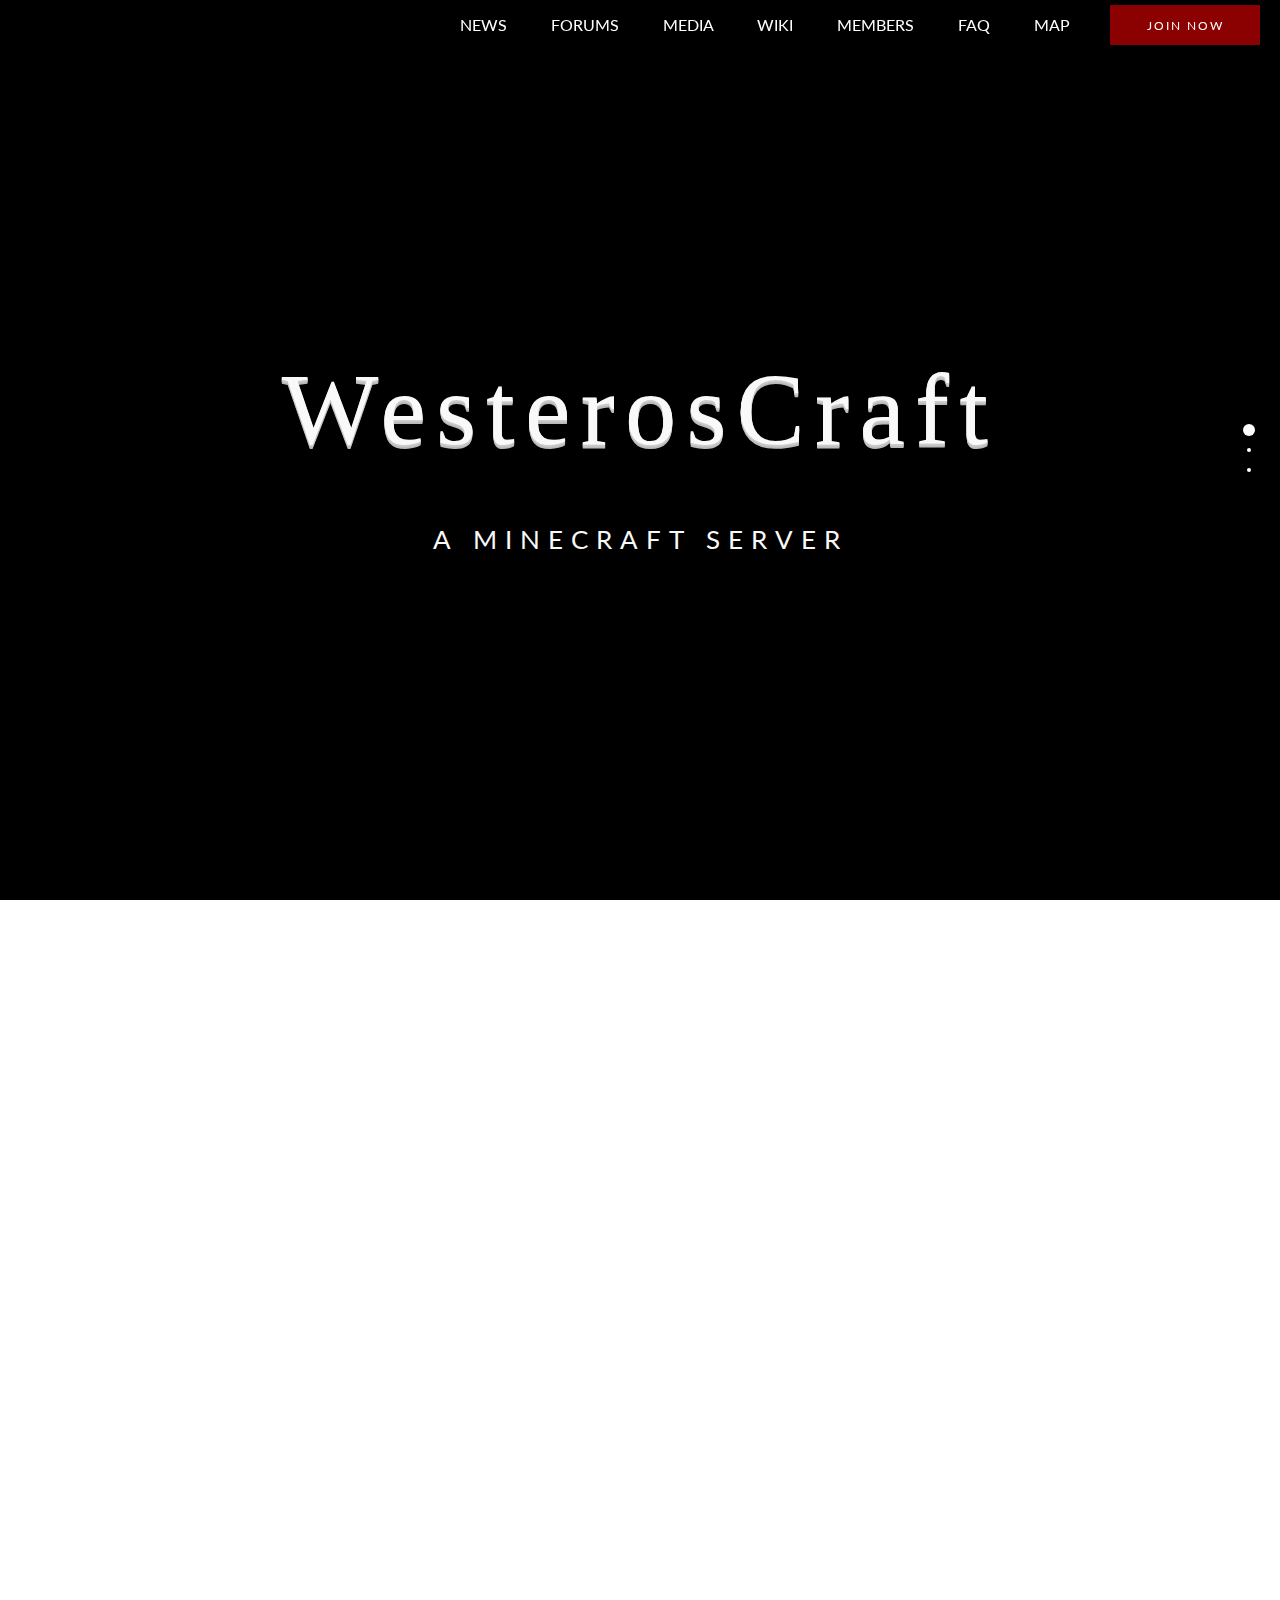
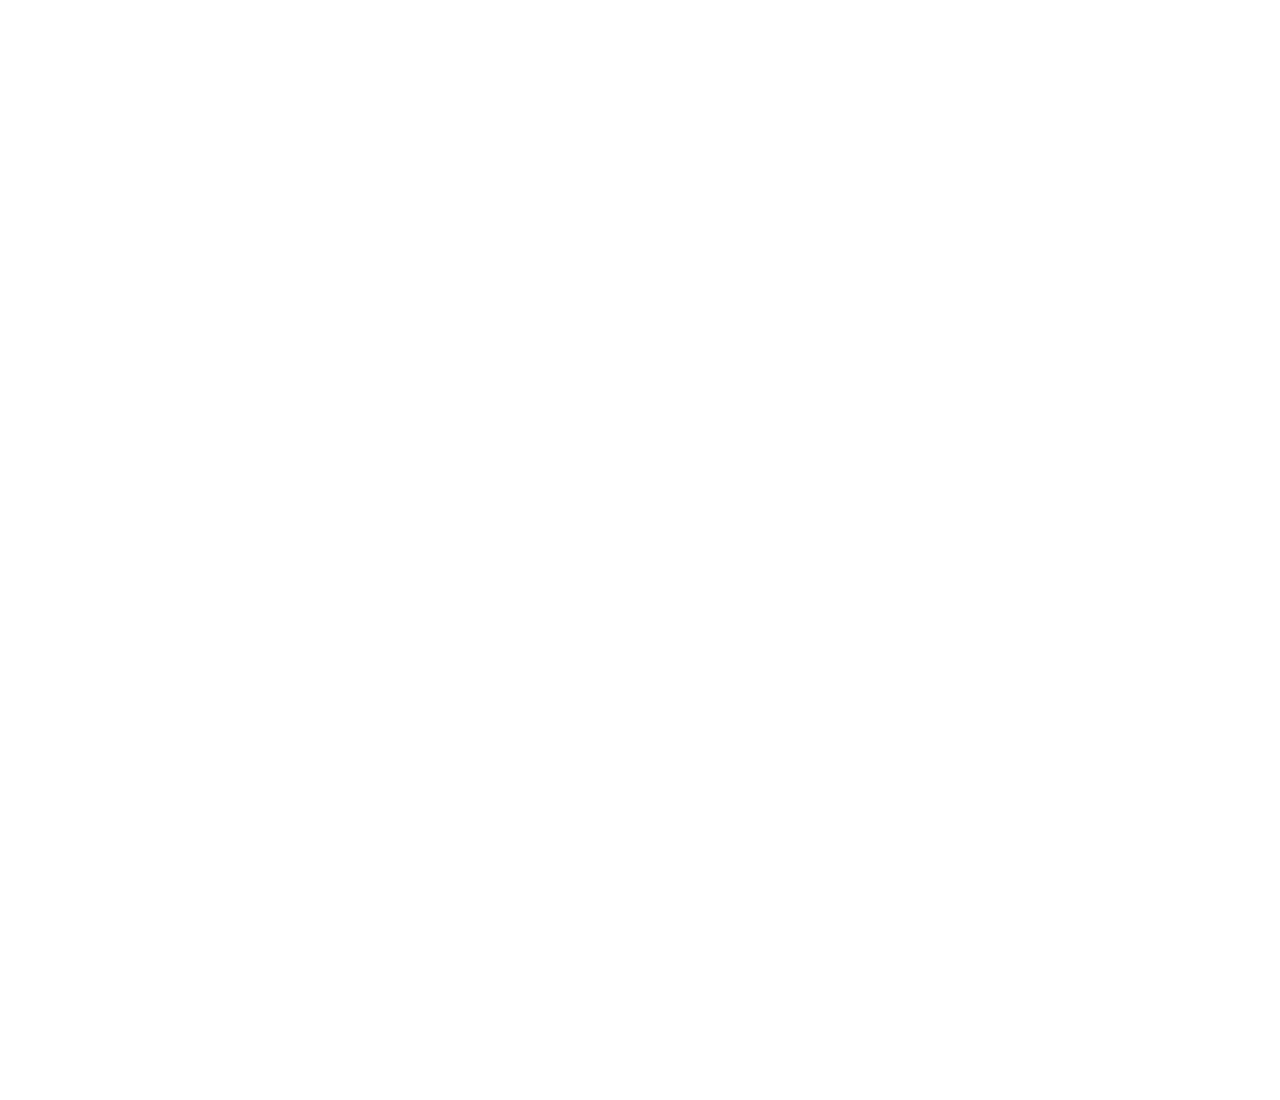
==== index.html @ 0c4e7a6b "website update" ====
<!DOCTYPE html>
<html lang="en">
  <head>
    <!-- Global site tag (gtag.js) - Google Analytics -->
    <script async src="https://www.googletagmanager.com/gtag/js?id=UA-33220222-1"></script>
    <script>
      window.dataLayer = window.dataLayer || [];
      function gtag(){dataLayer.push(arguments);}
      gtag('js', new Date());

      gtag('config', 'UA-33220222-1');
    </script>

    <meta charset="utf-8" />
    <meta name="viewport" content="width=device-width, initial-scale=1, shrink-to-fit=no" />
    <link href="https://fonts.googleapis.com/css?family=Lato" rel="stylesheet">
    <link rel="stylesheet" type="text/css" href="./normalize.css" />
    <link rel="stylesheet" type="text/css" href="./fullpage.css" />
    <link rel="stylesheet" type="text/css" href="./styles.css" />
    
    <title>WesterosCraft</title>
  </head>
  <body>
    <noscript>
      You need to enable JavaScript to run this app.
    </noscript>

    <div id="header">
        <div class="leftMenu">
          <a href="https://www.westeroscraft.com/" class="navbarLogoWrapper">
            <figure class="navbarLogo"></figure>
          </a>
        </div>
        <nav class="navbar">
          <a href="https://westeroscraft.com/articles/" class="navbarLink">
            News
          </a>
          <a href="https://westeroscraft.com/forum/" class="navbarLink">
            Forums
          </a>
          <a href="https://westeroscraft.com/media/" class="navbarLink">
            Media
          </a>
          <a href="https://westeroscraft.com/wiki/" class="navbarLink">
            Wiki
          </a>
          <a href="https://westeroscraft.com/members/" class="navbarLink">
            Members
          </a>
          <a href="https://westeroscraft.com/faq/" class="navbarLink">
            FAQ
          </a>
          <a href="http://mc.westeroscraft.com/" class="navbarLink">
            Map
          </a>
        </nav>
        <a href="http://www.westeroscraft.com/launcher" class="join-button" role="button">
          <span>Join Now</span>
        </a>
        <a class="mobileMenu">
            <i class="fa fa-bars" aria-hidden="true"></i>
        </a>
      </div>

   <div id="fullpage">
    <div class="section intro" id="section0">
      <div class="slide">
        <div class="content">
          <h1>WesterosCraft</h1>
          <h3>A Minecraft Server</h3>
        </div>
        <video class="video" loop muted data-autoplay>
          <source src="https://westeroscraft.com/videos/test.mp4" type="video/mp4">
          <!-- <source src="http://www.w3schools.com/html/mov_bbb.ogg" type="video/ogg"> -->
        </video>
      </div>
    </div>

    <div class="section" id="section1">
    </div>

    <div class="section" id="section2">
    </div>

</div>



    <!-- <div class="App">
      <div class="contentWrapper">
    <div class="navWrapper">
      <div class="leftMenu">
        <a href="https://www.westeroscraft.com/" class="navbarLogoWrapper">
          <figure class="navbarLogo"></figure>
        </a>
      </div>
      <nav class="navbar">
        <a href="https://westeroscraft.com/articles/" class="navbarLink">
          News
        </a>
        <a href="https://westeroscraft.com/forum/" class="navbarLink">
          Forums
        </a>
        <a href="https://westeroscraft.com/media/" class="navbarLink">
          Media
        </a>
        <a href="https://westeroscraft.com/wiki/" class="navbarLink">
          Wiki
        </a>
        <a href="https://westeroscraft.com/members/" class="navbarLink">
          Members
        </a>
        <a href="https://westeroscraft.com/faq/" class="navbarLink">
          FAQ
        </a>
        <a href="https://www.westeroscraft.com/index.php?wiki/downloads/" class="navbarLink">
          Downloads
        </a>
        <a href="http://mc.westeroscraft.com/" class="navbarLink">
          Map
        </a>
      </nav>
          <a class="mobileMenu">
              <i class="fa fa-bars" aria-hidden="true"></i>
          </a>
    </div>
        <span>
          <section class="landing">
            <div class="landingContent">
              <video src="https://westeroscraft.com/videos/test.mp4"
                     autoplay="autoplay" 
                     muted="muted" 
                     onloadedmetadata="this.muted = true" 
                     loop="loop" 
                     class="background-video"
                     >
              </video>
            </div>
            <div class="landingContentLogo">
              <div class="logo">
                <h1>WesterosCraft</h1>
                <h3>A MineCraft Server</h3>
              </div>
            </div>
                <a href=".about"><i class="bounce fa fa-chevron-down" class="top-down-arrow"></i></a>
          </section>
        </span>
        <span>
          <section class="about">
            <div class="aboutInner">
              <header class="header">
                <h2>About Us</h2>
              </header>
              <div class="wordWrapper">
                <p>Our mission is to recreate the universe imagined by author George RR Martin
                   in his fantasy series, A Song of Ice and Fire. <br/><br/>Through the collaborative effort 
                   of thousands of community members, we have sought to create Westeros as accurately 
                   and precisely as possible within Minecraft. The world we are creating is yours to explore.
                   Journey from Dorne to Castle Black, and if you aren’t afraid, beyond the Wall itself, but 
                   best not delay. <br/><br/>As the words of House Stark say: <span class="winter">Winter is Coming</span>.
                </p>
              </div>
              <div class="extra">
                <h3>As featured in</h3>
                <div class="logos">
                  <a href="https://www.vam.ac.uk/exhibitions/videogames" class="vanda-logo" alt="V and A Musuem"></a>
                  <a href="https://www.youtube.com/watch?v=WOZ6RjoNKbw" class="time-logo" alt="Time Magazine"></a>
                  <a href="https://www.wired.com/2013/03/westeroscraft-game-thrones-minecraft/" class="wired-logo" alt="Wired"></a>
                  <a href="https://kotaku.com/125-people-are-building-all-of-game-of-thrones-in-minec-1682368252" class="kotaku-logo" alt="Kotaku"></a>
                  <a href="https://www.youtube.com/watch?v=qdkCqv1Z5eY" class="rooster-logo" alt="Rooster Teeth"></a>
                </div>
              </div>
            </div>
          </section>
        </span>
        <span>
          <section id="launcher">
            <div class="launcherInner">
              <div class="header">
                <h2>How To Join</h2>
              </div>
              <div class="wordWrapper">
                <img src="https://westeroscraft.com/Assets/launcher.gif" alt="Custom Launcher"/>
                <p>Want to start exploring Westeros immediately?  No problem! <br/><br/> If you already own a Minecraft account,
                   you can join WesterosCraft and start exploring anytime.  Since we have modified the base game
                   so much, we have a custom launcher to streamline the process of joining our server. <br/><br/>
                   <a href="http://www.westeroscraft.com/wiki/custom-launcher/">Click here</a> to learn more about the WesterosCraft custom launcher.
                </p>
              </div>
            </div>
          </section>
        </span>
        <span>
          <section id="community">
            <div class="communityInner">
              <div class="header">
                <h2>Community</h2>
              </div>
              <div class="wordWrapper">
                <img src="https://westeroscraft.com/Assets/comm.gif" alt="Community"/>
                <p>WesterosCraft revolves around our community and participating in the project is a predominately social experience. <br/><br/> We have
                  contests, group builds and an active Discord.  Be sure to join our ever growing forums and start participating anytime!  
                  <br/><br/> If you think you have the skills, you can also <a href="https://westeroscraft.com/applicationform/types">apply</a> to join our rank of talented builders.
                </p>
              </div>
            </div>
          </section>
        </span>
        <span>
          <section id="accomplishments">
            <div class="accomplishmentsInner">
              <div class="header">
                <h2>Going Forward</h2>
              </div>
              <div class="wordWrapper">
                <p>Currently, WesterosCraft is in 'construction' mode.  We aim to complete all of the Westeros continent and possibly move on
                  to Essos. <br/><br/> We have dreams of turning WesterosCraft into an open world MMORPG, and we have lots of plans and ideas but wish to 
                  get closer to completing the project before we start this phase. <br/><br/>
                  WesterosCraft will always be free as long as you own Minecraft.
                </p>
                <img src="https://westeroscraft.com/Assets/width.png" alt="Dragonstone"/>
              </div>
            </div>
          </section>
        </span>
      </div>
    </div> -->
    <script src="https://code.jquery.com/jquery-3.3.1.min.js" integrity="sha256-FgpCb/KJQlLNfOu91ta32o/NMZxltwRo8QtmkMRdAu8=" crossorigin="anonymous"></script>
    <script type="text/javascript" src="./fullpage.js"></script>
    <script type="text/javascript" src="./index.js"></script>

    
<script type="text/javascript">
    var myFullpage = new fullpage('#fullpage', {
        sectionsColor: ['#C63D0F', '#1BBC9B', '#7E8F7C'],
        anchors: ['firstPage', 'secondPage', '3rdPage'],
        fixedElements: '.navWrapper',
        css3: true,
        navigation: true,
        navigationPosition: 'right',
        responsiveWidth: 1100,
        parallax: true,
	      parallaxOptions: {type: 'reveal', percentage: 62, property: 'translate'},
    });
</script>
  </body>
</html>
---- fullpage.css ----
/*!
 * fullPage 3.0.1
 * https://github.com/alvarotrigo/fullPage.js
 *
 * @license GPLv3 for open source use only
 * or Fullpage Commercial License for commercial use
 * http://alvarotrigo.com/fullPage/pricing/
 *
 * Copyright (C) 2018 http://alvarotrigo.com/fullPage - A project by Alvaro Trigo
 */
html.fp-enabled,
.fp-enabled body {
    margin: 0;
    padding: 0;
    overflow:hidden;

    /*Avoid flicker on slides transitions for mobile phones #336 */
    -webkit-tap-highlight-color: rgba(0,0,0,0);
}
.fp-section {
    position: relative;
    -webkit-box-sizing: border-box; /* Safari<=5 Android<=3 */
    -moz-box-sizing: border-box; /* <=28 */
    box-sizing: border-box;
}
.fp-slide {
    float: left;
}
.fp-slide, .fp-slidesContainer {
    height: 100%;
    display: block;
}
.fp-slides {
    z-index:1;
    height: 100%;
    overflow: hidden;
    position: relative;
    -webkit-transition: all 0.3s ease-out; /* Safari<=6 Android<=4.3 */
    transition: all 0.3s ease-out;
}
.fp-section.fp-table, .fp-slide.fp-table {
    display: table;
    table-layout:fixed;
    width: 100%;
}
.fp-tableCell {
    display: table-cell;
    vertical-align: middle;
    width: 100%;
    height: 100%;
}
.fp-slidesContainer {
    float: left;
    position: relative;
}
.fp-controlArrow {
    -webkit-user-select: none; /* webkit (safari, chrome) browsers */
    -moz-user-select: none; /* mozilla browsers */
    -khtml-user-select: none; /* webkit (konqueror) browsers */
    -ms-user-select: none; /* IE10+ */
    position: absolute;
    z-index: 4;
    top: 50%;
    cursor: pointer;
    width: 0;
    height: 0;
    border-style: solid;
    margin-top: -38px;
    -webkit-transform: translate3d(0,0,0);
    -ms-transform: translate3d(0,0,0);
    transform: translate3d(0,0,0);
}
.fp-controlArrow.fp-prev {
    left: 15px;
    width: 0;
    border-width: 38.5px 34px 38.5px 0;
    border-color: transparent #fff transparent transparent;
}
.fp-controlArrow.fp-next {
    right: 15px;
    border-width: 38.5px 0 38.5px 34px;
    border-color: transparent transparent transparent #fff;
}
.fp-scrollable {
    overflow: hidden;
    position: relative;
}
.fp-scroller{
    overflow: hidden;
}
.iScrollIndicator{
    border: 0 !important;
}
.fp-notransition {
    -webkit-transition: none !important;
    transition: none !important;
}
#fp-nav {
    position: fixed;
    z-index: 100;
    margin-top: -32px;
    top: 50%;
    opacity: 1;
    -webkit-transform: translate3d(0,0,0);
}
#fp-nav.fp-right {
    right: 17px;
}
#fp-nav.fp-left {
    left: 17px;
}
.fp-slidesNav{
    position: absolute;
    z-index: 4;
    opacity: 1;
    -webkit-transform: translate3d(0,0,0);
    -ms-transform: translate3d(0,0,0);
    transform: translate3d(0,0,0);
    left: 0 !important;
    right: 0;
    margin: 0 auto !important;
}
.fp-slidesNav.fp-bottom {
    bottom: 17px;
}
.fp-slidesNav.fp-top {
    top: 17px;
}
#fp-nav ul,
.fp-slidesNav ul {
  margin: 0;
  padding: 0;
}
#fp-nav ul li,
.fp-slidesNav ul li {
    display: block;
    width: 14px;
    height: 13px;
    margin: 7px;
    position:relative;
}
.fp-slidesNav ul li {
    display: inline-block;
}
#fp-nav ul li a,
.fp-slidesNav ul li a {
    display: block;
    position: relative;
    z-index: 1;
    width: 100%;
    height: 100%;
    cursor: pointer;
    text-decoration: none;
}
#fp-nav ul li a.active span,
.fp-slidesNav ul li a.active span,
#fp-nav ul li:hover a.active span,
.fp-slidesNav ul li:hover a.active span{
    height: 12px;
    width: 12px;
    margin: -6px 0 0 -6px;
    border-radius: 100%;
 }
#fp-nav ul li a span,
.fp-slidesNav ul li a span {
    border-radius: 50%;
    position: absolute;
    z-index: 1;
    height: 4px;
    width: 4px;
    border: 0;
    background: #fff;
    left: 50%;
    top: 50%;
    margin: -2px 0 0 -2px;
    -webkit-transition: all 0.1s ease-in-out;
    -moz-transition: all 0.1s ease-in-out;
    -o-transition: all 0.1s ease-in-out;
    transition: all 0.1s ease-in-out;
}
#fp-nav ul li:hover a span,
.fp-slidesNav ul li:hover a span{
    width: 10px;
    height: 10px;
    margin: -5px 0px 0px -5px;
}
#fp-nav ul li .fp-tooltip {
    position: absolute;
    top: -2px;
    color: #fff;
    font-size: 14px;
    font-family: arial, helvetica, sans-serif;
    white-space: nowrap;
    max-width: 220px;
    overflow: hidden;
    display: block;
    opacity: 0;
    width: 0;
    cursor: pointer;
}
#fp-nav ul li:hover .fp-tooltip,
#fp-nav.fp-show-active a.active + .fp-tooltip {
    -webkit-transition: opacity 0.2s ease-in;
    transition: opacity 0.2s ease-in;
    width: auto;
    opacity: 1;
}
#fp-nav ul li .fp-tooltip.fp-right {
    right: 20px;
}
#fp-nav ul li .fp-tooltip.fp-left {
    left: 20px;
}
.fp-auto-height.fp-section,
.fp-auto-height .fp-slide,
.fp-auto-height .fp-tableCell{
    height: auto !important;
}

.fp-responsive .fp-auto-height-responsive.fp-section,
.fp-responsive .fp-auto-height-responsive .fp-slide,
.fp-responsive .fp-auto-height-responsive .fp-tableCell {
    height: auto !important;
}
---- styles.css ----
@font-face {
  font-family: 'ringbearer';
  src: url('https://westeroscraft.com/fonts/ringm___-webfont.eot');
  src: url('https://westeroscraft.com/fonts/ringm___-webfont.eot?#iefix') format('embedded-opentype'),
       url('https://westeroscraft.com/fonts/ringm___-webfont.woff2') format('woff2'),
       url('https://westeroscraft.com/fonts/ringm___-webfont.woff') format('woff'),
       url('https://westeroscraft.com/fonts/ringm___-webfont.ttf')  format('truetype'),
       url('https://westeroscraft.com/fonts/ringm___-webfont.svg#ringbearermedium') format('svg');
  font-weight: normal;
  font-style: normal;
}


#section0 .video {
  position: absolute;
  right: 0;
  bottom: 0;
  top: 0;
  right: 0;
  width: 100%;
  height: 100%;
  background-size: 100% 100%;
  background-color: black;
  background-image: /* our video */;
  background-position: center center;
  background-size: contain;
  object-fit: cover;
  z-index: 2;
}

#section0 .content {
  display: flex;
  flex-flow: column;
  justify-content: center;
  align-items: center;
  position: relative;
  z-index: 4;
  width: 100%;
  color: #f9f9f9;
}

#section0 .content h1 {
  font-size: 8vw;
  font-weight: inherit;
  font-family: 'ringbearer', serif;
  letter-spacing: .1em;
  margin: .3em;
  text-shadow: 0 1px 0 #ccc, 
  0 2px 0 #c9c9c9,
  0 3px 0 #bbb,
  0 4px 0 #b9b9b9,
  0 5px 0 #000,
  0 6px 1px rgba(0,0,0,.1),
  0 0 5px rgba(0,0,0,.1),
  0 1px 3px rgba(0,0,0,.3),
  0 3px 5px rgba(0,0,0,.2),
  0 5px 10px rgba(0,0,0,.25),
  0 10px 10px rgba(0,0,0,.2),
  0 20px 20px rgba(0,0,0,.15);
}


#section0 .content h3 {
  font-family: 'Lato', sans-serif;
  text-transform: uppercase;
  font-size: 2vw;
  font-weight: 400;
  letter-spacing: 8px;
}

#header {
  position: fixed;
  right: 0;
  top: 0;
  z-index: 3;
  width: 100%;
  display: flex;
  height: 50px;
  align-items: center;
}

#header::before {
  content: "";
  position: absolute;
  background: #000;
  opacity: 0;
  width: 100%;
  padding: 40px 0;
  z-index: -2;
  transition: opacity .35s ease-out;
}

#header .navbar {
  margin-left: auto;
}

.navbarLink {
  font: 1em Lato;
  font-weight: 400;
  text-decoration: none;
  padding: 0 20px;
  color: #fff;
  cursor: pointer;
  text-transform: uppercase;
}

.navbarLogoWrapper {
  position: absolute;
  width: 50px;
  height: 50px;
  margin: 0;
  left: 12.5px;
  top: 12.5px;

}

.navbarLogo {
  margin: 0;
  width: 50px;
  height: 50px;
  background: url(https://westeroscraft.com/Assets/square_logo.png);
  background-size: contain;
  background-repeat: no-repeat;
  transition: all .25s cubic-bezier(0, 0, .2, 1);
}

.join-button {
  position: relative;
  overflow: hidden;
  padding: 0;
  margin: 0 20px;
  display: inline-block;
  width: 150px;
  height: 40px;
  text-transform: uppercase;
  text-decoration: none;
  text-align: center;
  font: 12px/1em Lato;
  letter-spacing: 2px;
  line-height: 40px;
  transition: all .35s ease-out;
  cursor: pointer;
  color: inherit;
  background: darkred;
}
/* 
.join-button::before {
  content: "";
  position: absolute;
  top: 0;
  bottom: 0;
  margin: auto;
  background: linear-gradient(120deg,#9b4b0a,#ff8939,#9b4b0a);
  background-size: 400% 400%;
}

.join-button::after {
  right: 0;
  width: 100%;
  animation: gradient-1ziY361 3s ease-in-out infinite;
  transition: width .5s cubic-bezier(1,0,0,1);
  z-index: 0;
} */

.join-button span {
  position: relative;
  display: block;
  z-index: 1;
  width: 100%;
  transition: all .35s ease-out;
  top: 1px;
  color: #ffffff;
}

#section1 {
  background: -webkit-gradient(linear, top left, bottom left, from(#4bbfc3), to(#7baabe));
		background: -webkit-linear-gradient(#4BBFC3, #7BAABE);
		background: linear-gradient(#4BBFC3,#7BAABE);
}

#section2 {
  background: -webkit-gradient(linear, top left, bottom left, from(#969ac6), to(#636F8F));
		background: -webkit-linear-gradient(#969AC6, #636F8F);
		background: linear-gradient(#969AC6,#636F8F);
}
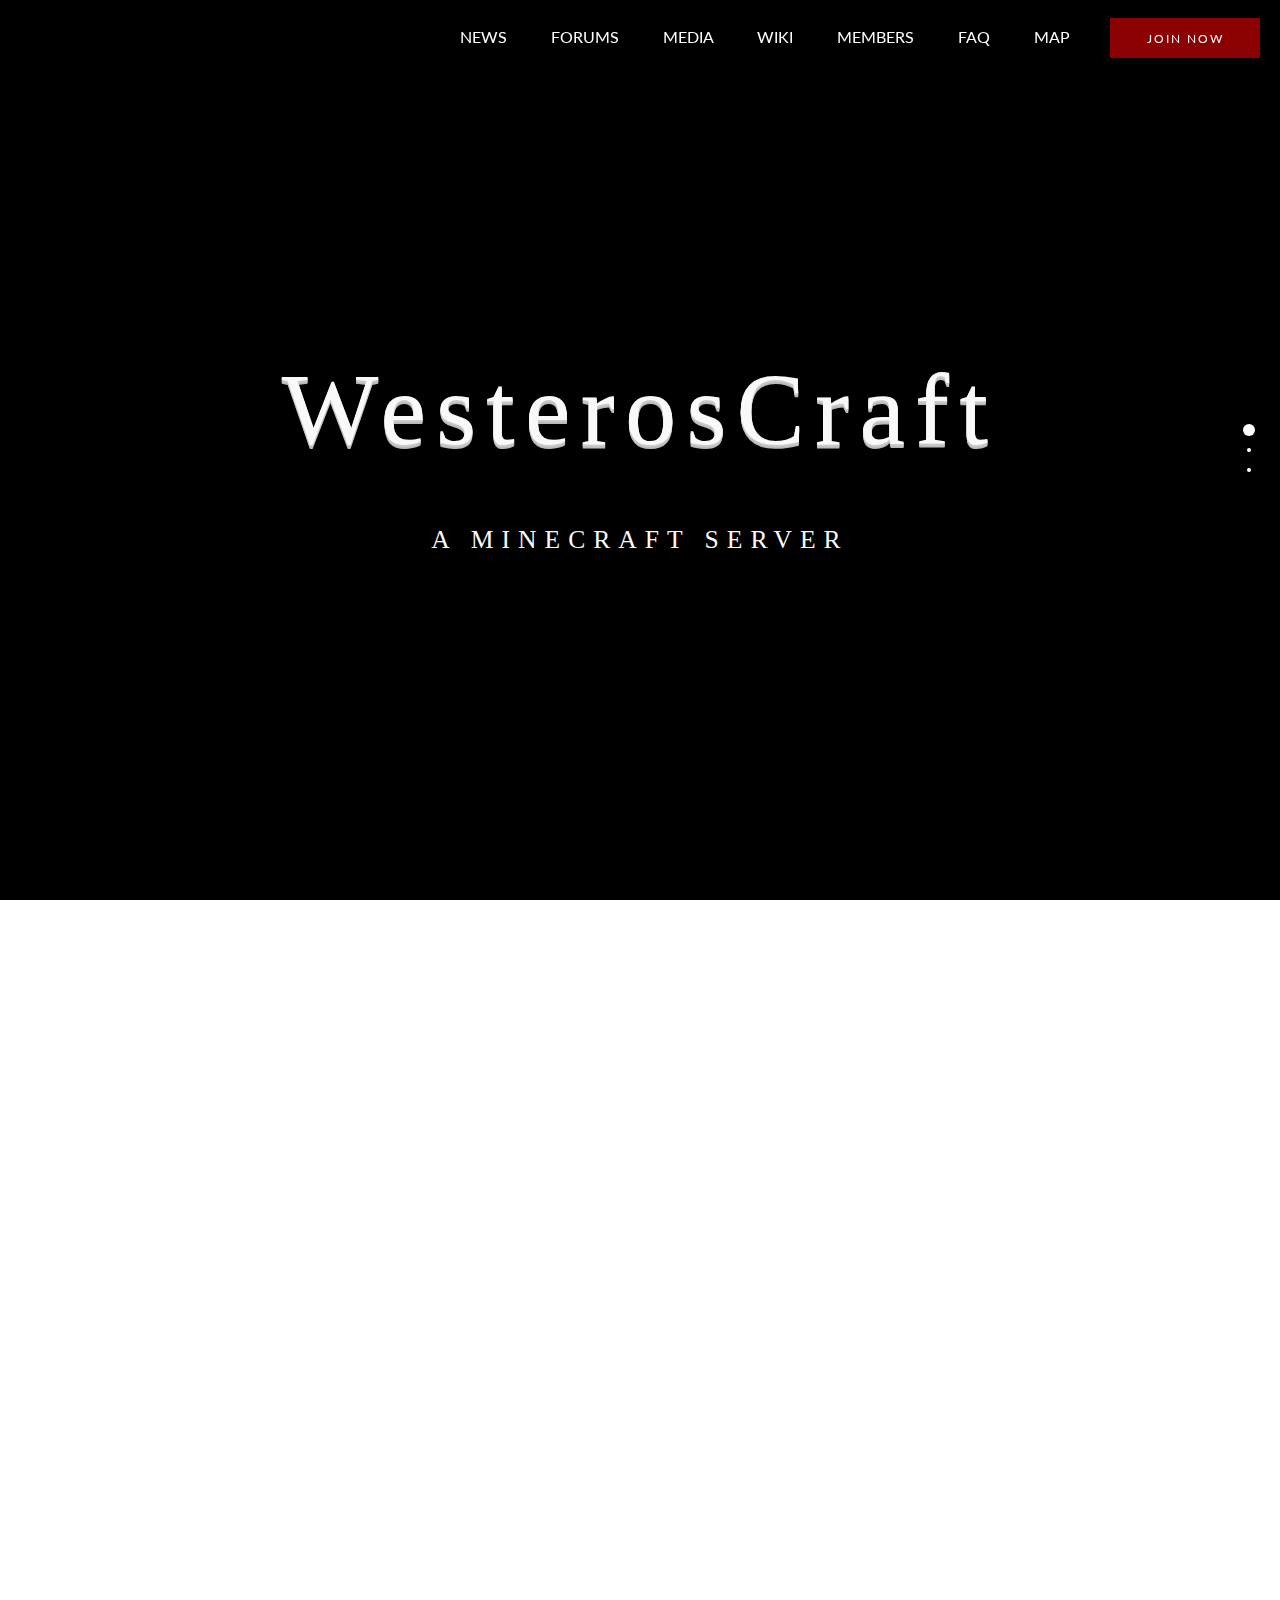
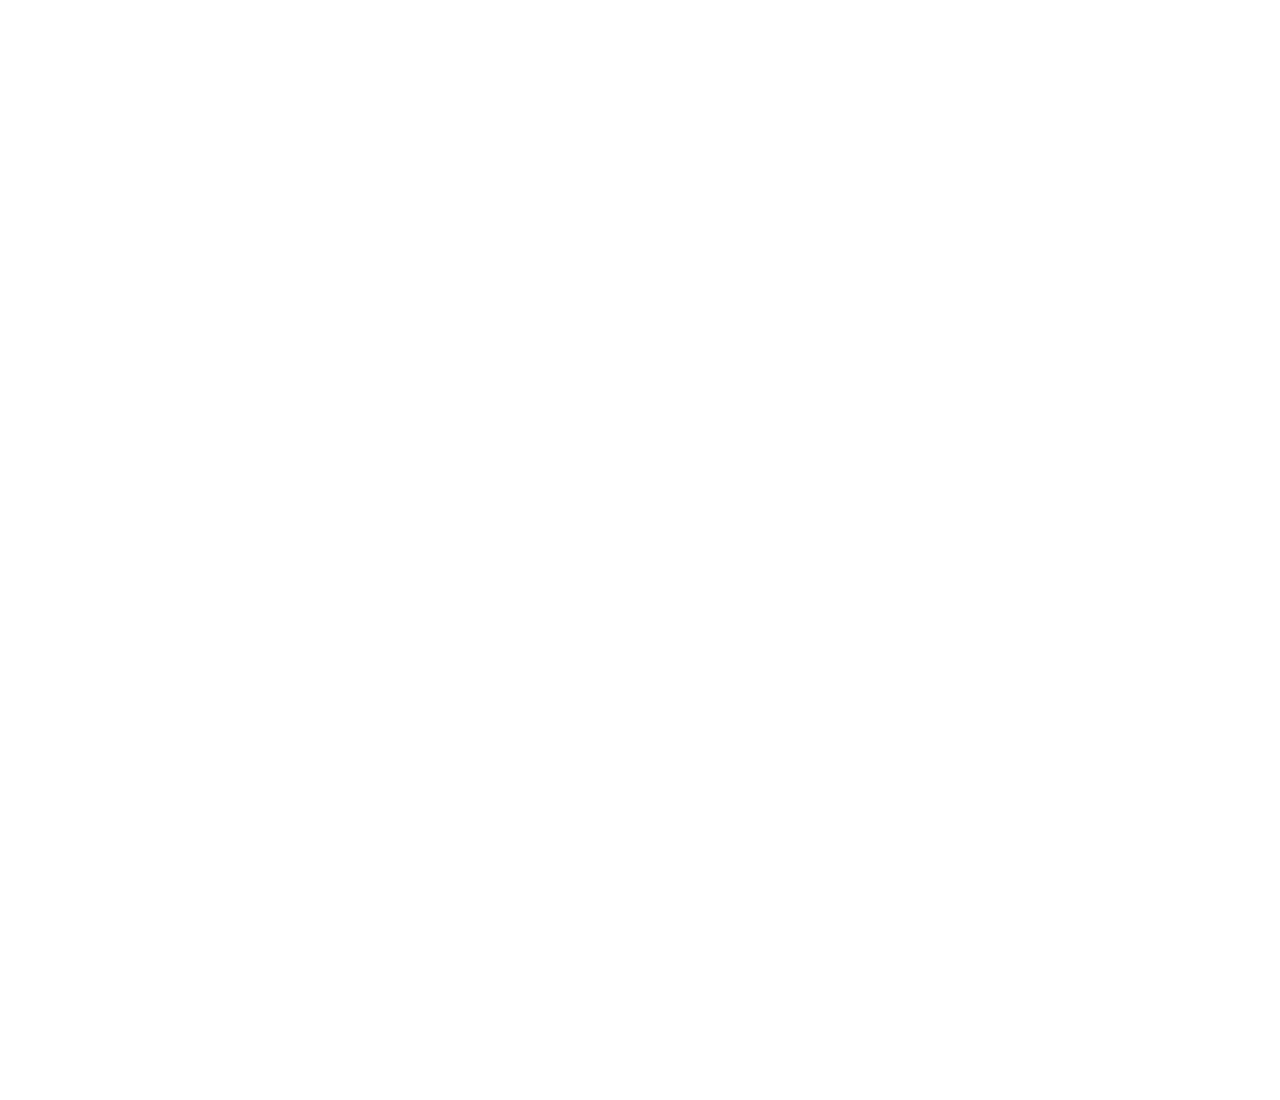
==== commit ddc822cc: "graident changes" ====
--- a/index.html
+++ b/index.html
@@ -77,6 +77,16 @@
     </div>
 
     <div class="section" id="section1">
+        <div class="wordWrapper">
+            <p><span class="drop o">O</span>ur mission is to recreate the universe imagined by author George RR Martin
+               in his fantasy series, A Song of Ice and Fire. <br/><br/>Through the collaborative effort 
+               of thousands of community members, we have sought to create Westeros as accurately 
+               and precisely as possible within Minecraft. The world we are creating is yours to explore.
+               Journey from Dorne to Castle Black, and if you aren’t afraid, beyond the Wall itself, but 
+               best not delay. <br/><br/>As the words of House Stark say: <span class="winter">Winter is Coming</span>.
+            </p>
+          </div>
+
     </div>
 
     <div class="section" id="section2">
--- a/styles.css
+++ b/styles.css
@@ -62,7 +62,7 @@
 
 
 #section0 .content h3 {
-  font-family: 'Lato', sans-serif;
+  font-family: "Palatino Linotype", Palatino, serif;;
   text-transform: uppercase;
   font-size: 2vw;
   font-weight: 400;
@@ -76,7 +76,7 @@
   z-index: 3;
   width: 100%;
   display: flex;
-  height: 50px;
+  height: 75px;
   align-items: center;
 }
 
@@ -86,7 +86,7 @@
   background: #000;
   opacity: 0;
   width: 100%;
-  padding: 40px 0;
+  padding: 37.5px 0;
   z-index: -2;
   transition: opacity .35s ease-out;
 }
@@ -144,24 +144,7 @@
   color: inherit;
   background: darkred;
 }
-/* 
-.join-button::before {
-  content: "";
-  position: absolute;
-  top: 0;
-  bottom: 0;
-  margin: auto;
-  background: linear-gradient(120deg,#9b4b0a,#ff8939,#9b4b0a);
-  background-size: 400% 400%;
-}
 
-.join-button::after {
-  right: 0;
-  width: 100%;
-  animation: gradient-1ziY361 3s ease-in-out infinite;
-  transition: width .5s cubic-bezier(1,0,0,1);
-  z-index: 0;
-} */
 
 .join-button span {
   position: relative;
@@ -174,13 +157,27 @@
 }
 
 #section1 {
-  background: -webkit-gradient(linear, top left, bottom left, from(#4bbfc3), to(#7baabe));
-		background: -webkit-linear-gradient(#4BBFC3, #7BAABE);
-		background: linear-gradient(#4BBFC3,#7BAABE);
+  background: -webkit-gradient(linear, top left, bottom left, from(#F1EADA), to(#FFDEBA));
+		background: -webkit-linear-gradient(#F1EADA, #FFDEBA);
+		background: linear-gradient(#F1EADA,#FFDEBA);
 }
 
 #section2 {
-  background: -webkit-gradient(linear, top left, bottom left, from(#969ac6), to(#636F8F));
-		background: -webkit-linear-gradient(#969AC6, #636F8F);
-		background: linear-gradient(#969AC6,#636F8F);
-}+  background: -webkit-gradient(linear, top left, bottom left, from(#FFDEBA), to(#FFCCA5));
+		background: -webkit-linear-gradient(#FFDEBA, #FFCCA5);
+		background: linear-gradient(#FFDEBA,#FFCCA5);
+}
+
+.drop{
+  display:block;
+  float:left;
+  width:72px;
+  height:72px;
+  margin-top:5px;
+  padding-right:8px;
+  text-indent: -9000px;
+  }
+.o{
+  background-size:cover;
+  background: url(https://westeroscraft.com/Assets/square_logo.png) 0 0 no-repeat;
+  }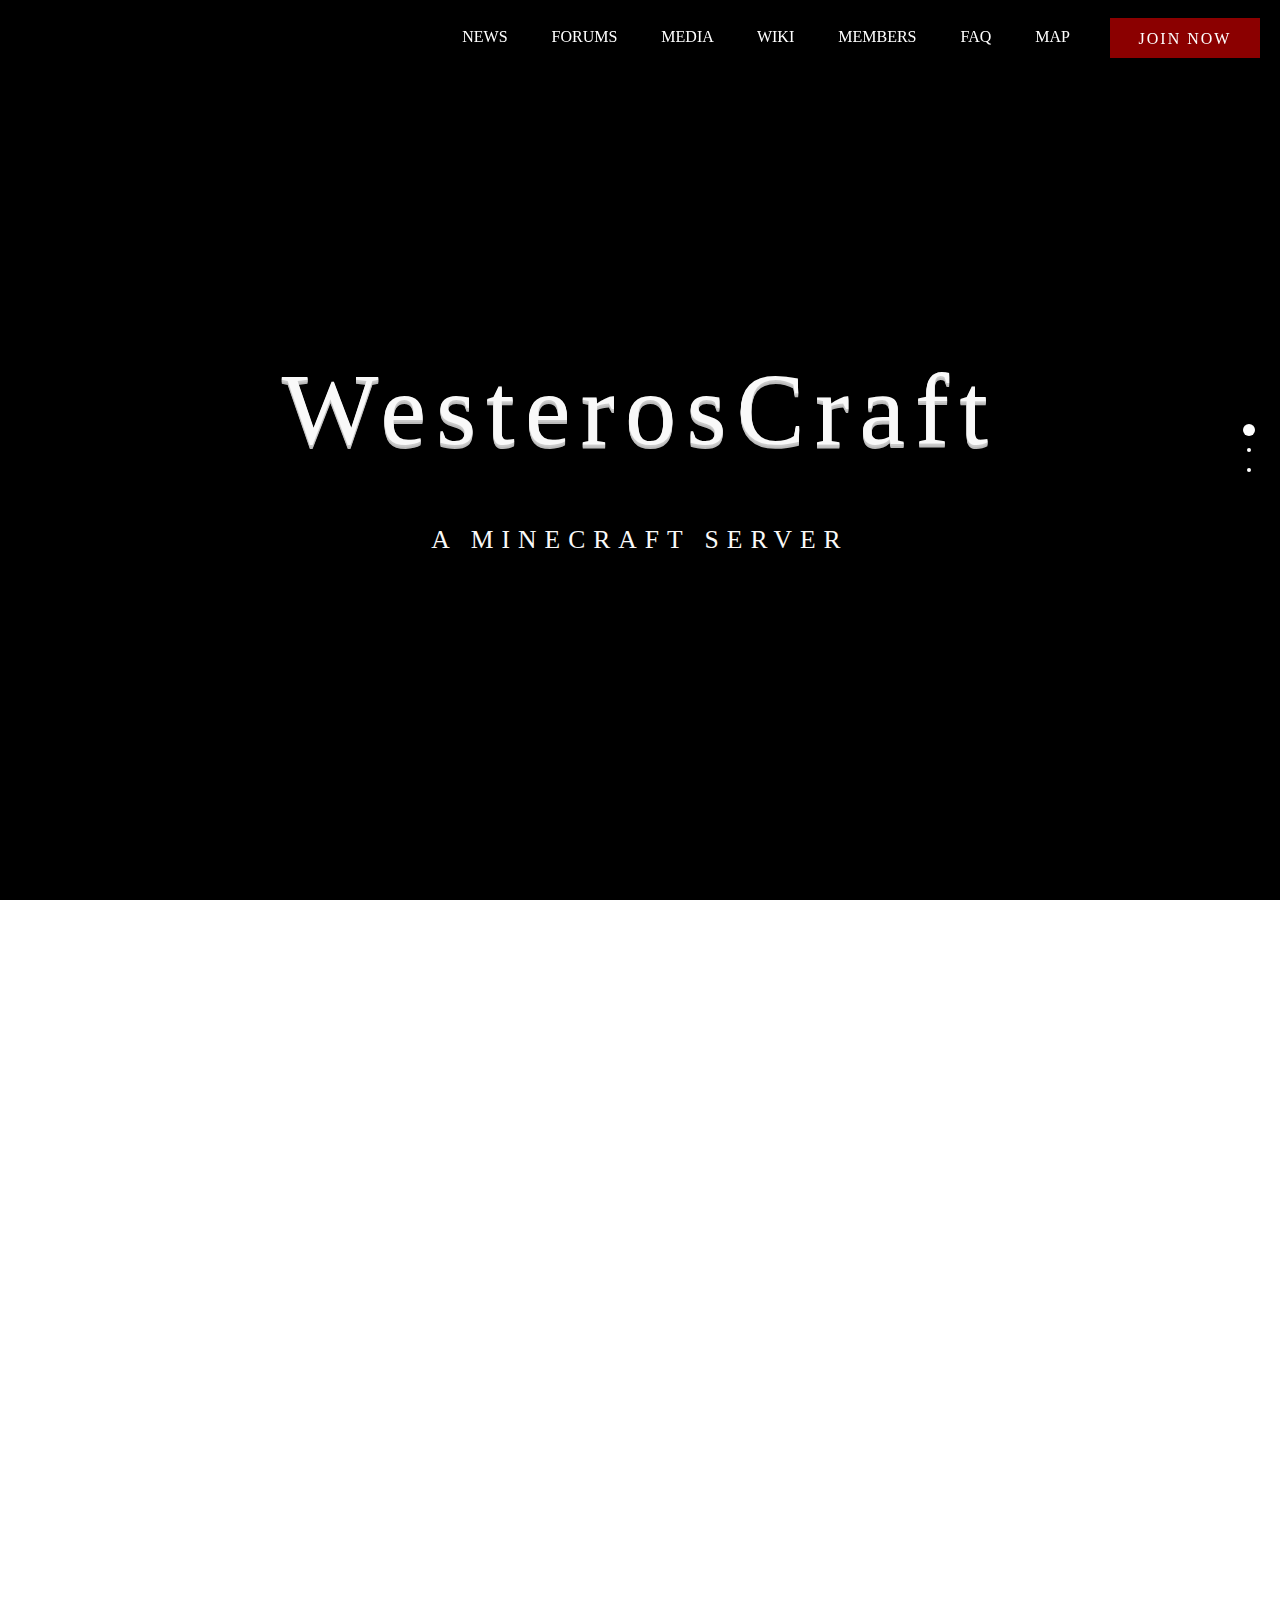
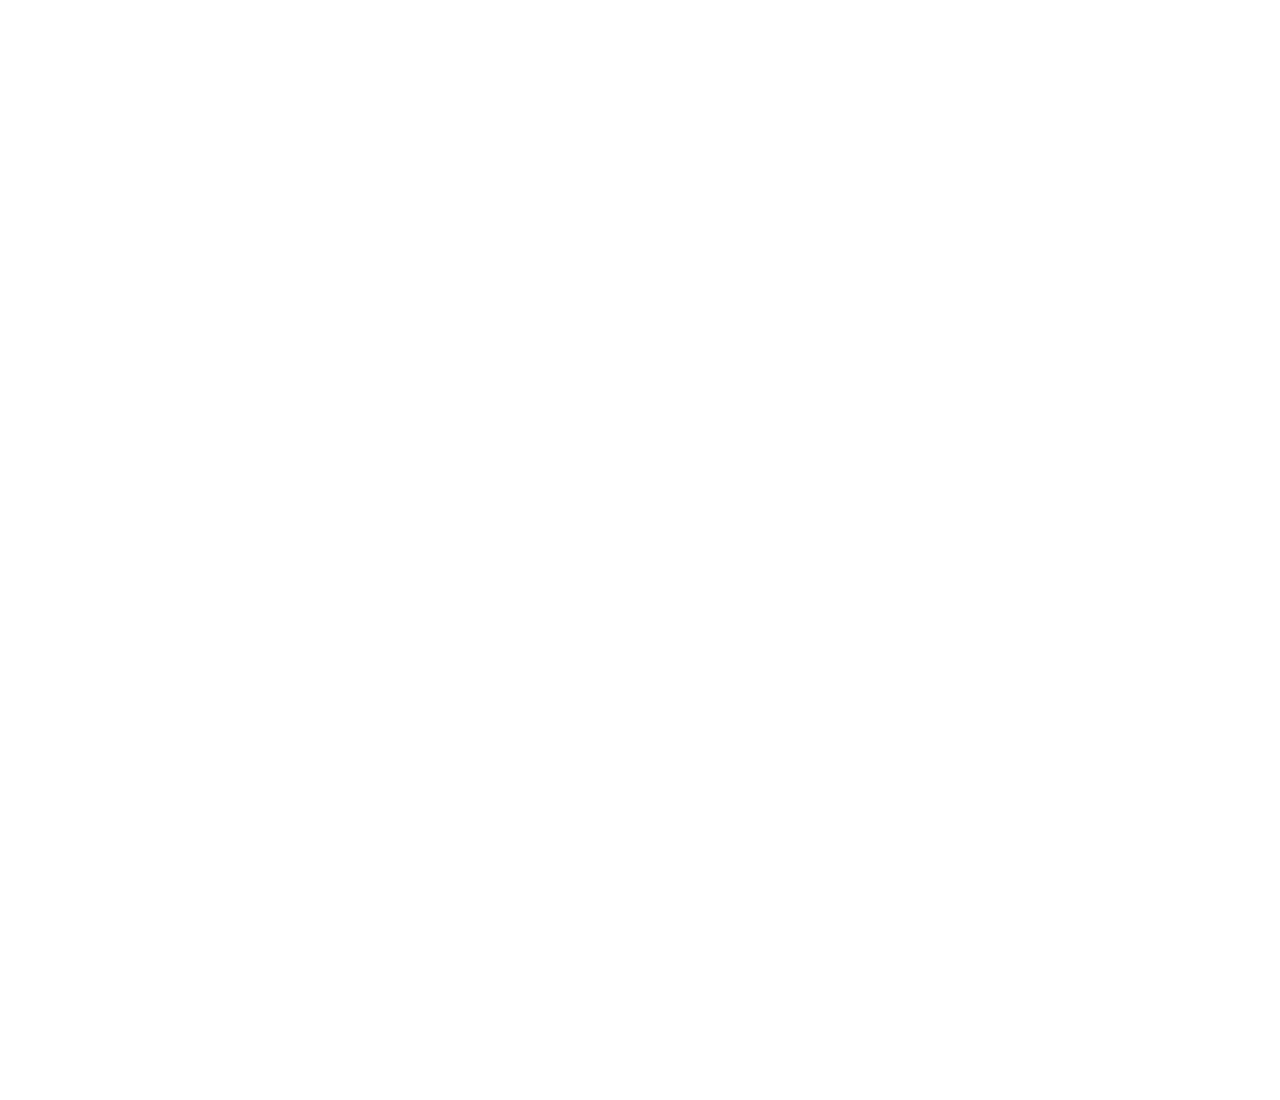
==== commit a5e9e202: "remove key, gradient changes" ====
--- a/index.html
+++ b/index.html
@@ -25,80 +25,7 @@
       You need to enable JavaScript to run this app.
     </noscript>
 
-    <div id="header">
-        <div class="leftMenu">
-          <a href="https://www.westeroscraft.com/" class="navbarLogoWrapper">
-            <figure class="navbarLogo"></figure>
-          </a>
-        </div>
-        <nav class="navbar">
-          <a href="https://westeroscraft.com/articles/" class="navbarLink">
-            News
-          </a>
-          <a href="https://westeroscraft.com/forum/" class="navbarLink">
-            Forums
-          </a>
-          <a href="https://westeroscraft.com/media/" class="navbarLink">
-            Media
-          </a>
-          <a href="https://westeroscraft.com/wiki/" class="navbarLink">
-            Wiki
-          </a>
-          <a href="https://westeroscraft.com/members/" class="navbarLink">
-            Members
-          </a>
-          <a href="https://westeroscraft.com/faq/" class="navbarLink">
-            FAQ
-          </a>
-          <a href="http://mc.westeroscraft.com/" class="navbarLink">
-            Map
-          </a>
-        </nav>
-        <a href="http://www.westeroscraft.com/launcher" class="join-button" role="button">
-          <span>Join Now</span>
-        </a>
-        <a class="mobileMenu">
-            <i class="fa fa-bars" aria-hidden="true"></i>
-        </a>
-      </div>
-
-   <div id="fullpage">
-    <div class="section intro" id="section0">
-      <div class="slide">
-        <div class="content">
-          <h1>WesterosCraft</h1>
-          <h3>A Minecraft Server</h3>
-        </div>
-        <video class="video" loop muted data-autoplay>
-          <source src="https://westeroscraft.com/videos/test.mp4" type="video/mp4">
-          <!-- <source src="http://www.w3schools.com/html/mov_bbb.ogg" type="video/ogg"> -->
-        </video>
-      </div>
-    </div>
-
-    <div class="section" id="section1">
-        <div class="wordWrapper">
-            <p><span class="drop o">O</span>ur mission is to recreate the universe imagined by author George RR Martin
-               in his fantasy series, A Song of Ice and Fire. <br/><br/>Through the collaborative effort 
-               of thousands of community members, we have sought to create Westeros as accurately 
-               and precisely as possible within Minecraft. The world we are creating is yours to explore.
-               Journey from Dorne to Castle Black, and if you aren’t afraid, beyond the Wall itself, but 
-               best not delay. <br/><br/>As the words of House Stark say: <span class="winter">Winter is Coming</span>.
-            </p>
-          </div>
-
-    </div>
-
-    <div class="section" id="section2">
-    </div>
-
-</div>
-
-
-
-    <!-- <div class="App">
-      <div class="contentWrapper">
-    <div class="navWrapper">
+    <div class="header">
       <div class="leftMenu">
         <a href="https://www.westeroscraft.com/" class="navbarLogoWrapper">
           <figure class="navbarLogo"></figure>
@@ -123,136 +50,73 @@
         <a href="https://westeroscraft.com/faq/" class="navbarLink">
           FAQ
         </a>
-        <a href="https://www.westeroscraft.com/index.php?wiki/downloads/" class="navbarLink">
-          Downloads
-        </a>
         <a href="http://mc.westeroscraft.com/" class="navbarLink">
           Map
         </a>
       </nav>
-          <a class="mobileMenu">
-              <i class="fa fa-bars" aria-hidden="true"></i>
-          </a>
+      <a href="http://www.westeroscraft.com/launcher" class="join-button" role="button">
+        <span>Join Now</span>
+      </a>
+      <a class="mobileMenu">
+          <i class="fa fa-bars" aria-hidden="true"></i>
+      </a>
     </div>
-        <span>
-          <section class="landing">
-            <div class="landingContent">
-              <video src="https://westeroscraft.com/videos/test.mp4"
-                     autoplay="autoplay" 
-                     muted="muted" 
-                     onloadedmetadata="this.muted = true" 
-                     loop="loop" 
-                     class="background-video"
-                     >
-              </video>
-            </div>
-            <div class="landingContentLogo">
-              <div class="logo">
-                <h1>WesterosCraft</h1>
-                <h3>A MineCraft Server</h3>
-              </div>
-            </div>
-                <a href=".about"><i class="bounce fa fa-chevron-down" class="top-down-arrow"></i></a>
-          </section>
-        </span>
-        <span>
-          <section class="about">
-            <div class="aboutInner">
-              <header class="header">
-                <h2>About Us</h2>
-              </header>
-              <div class="wordWrapper">
-                <p>Our mission is to recreate the universe imagined by author George RR Martin
-                   in his fantasy series, A Song of Ice and Fire. <br/><br/>Through the collaborative effort 
-                   of thousands of community members, we have sought to create Westeros as accurately 
-                   and precisely as possible within Minecraft. The world we are creating is yours to explore.
-                   Journey from Dorne to Castle Black, and if you aren’t afraid, beyond the Wall itself, but 
-                   best not delay. <br/><br/>As the words of House Stark say: <span class="winter">Winter is Coming</span>.
-                </p>
-              </div>
-              <div class="extra">
-                <h3>As featured in</h3>
-                <div class="logos">
-                  <a href="https://www.vam.ac.uk/exhibitions/videogames" class="vanda-logo" alt="V and A Musuem"></a>
-                  <a href="https://www.youtube.com/watch?v=WOZ6RjoNKbw" class="time-logo" alt="Time Magazine"></a>
-                  <a href="https://www.wired.com/2013/03/westeroscraft-game-thrones-minecraft/" class="wired-logo" alt="Wired"></a>
-                  <a href="https://kotaku.com/125-people-are-building-all-of-game-of-thrones-in-minec-1682368252" class="kotaku-logo" alt="Kotaku"></a>
-                  <a href="https://www.youtube.com/watch?v=qdkCqv1Z5eY" class="rooster-logo" alt="Rooster Teeth"></a>
-                </div>
-              </div>
-            </div>
-          </section>
-        </span>
-        <span>
-          <section id="launcher">
-            <div class="launcherInner">
-              <div class="header">
-                <h2>How To Join</h2>
-              </div>
-              <div class="wordWrapper">
-                <img src="https://westeroscraft.com/Assets/launcher.gif" alt="Custom Launcher"/>
-                <p>Want to start exploring Westeros immediately?  No problem! <br/><br/> If you already own a Minecraft account,
-                   you can join WesterosCraft and start exploring anytime.  Since we have modified the base game
-                   so much, we have a custom launcher to streamline the process of joining our server. <br/><br/>
-                   <a href="http://www.westeroscraft.com/wiki/custom-launcher/">Click here</a> to learn more about the WesterosCraft custom launcher.
-                </p>
-              </div>
-            </div>
-          </section>
-        </span>
-        <span>
-          <section id="community">
-            <div class="communityInner">
-              <div class="header">
-                <h2>Community</h2>
-              </div>
-              <div class="wordWrapper">
-                <img src="https://westeroscraft.com/Assets/comm.gif" alt="Community"/>
-                <p>WesterosCraft revolves around our community and participating in the project is a predominately social experience. <br/><br/> We have
-                  contests, group builds and an active Discord.  Be sure to join our ever growing forums and start participating anytime!  
-                  <br/><br/> If you think you have the skills, you can also <a href="https://westeroscraft.com/applicationform/types">apply</a> to join our rank of talented builders.
-                </p>
-              </div>
-            </div>
-          </section>
-        </span>
-        <span>
-          <section id="accomplishments">
-            <div class="accomplishmentsInner">
-              <div class="header">
-                <h2>Going Forward</h2>
-              </div>
-              <div class="wordWrapper">
-                <p>Currently, WesterosCraft is in 'construction' mode.  We aim to complete all of the Westeros continent and possibly move on
-                  to Essos. <br/><br/> We have dreams of turning WesterosCraft into an open world MMORPG, and we have lots of plans and ideas but wish to 
-                  get closer to completing the project before we start this phase. <br/><br/>
-                  WesterosCraft will always be free as long as you own Minecraft.
-                </p>
-                <img src="https://westeroscraft.com/Assets/width.png" alt="Dragonstone"/>
-              </div>
-            </div>
-          </section>
-        </span>
+
+   <div id="fullpage">
+    <div class="section intro" id="section0">
+      <div class="slide">
+        <div class="content">
+          <h1>WesterosCraft</h1>
+          <h3>A Minecraft Server</h3>
+        </div>
+        <video class="video" loop muted data-autoplay>
+          <source src="https://westeroscraft.com/videos/test.mp4" type="video/mp4">
+          <!-- <source src="http://www.w3schools.com/html/mov_bbb.ogg" type="video/ogg"> -->
+        </video>
       </div>
-    </div> -->
+    </div>
+
+    <div class="section" id="section1">
+      <div class="wordWrapper">
+        <p>
+          <span class="dropcap">O</span>ur mission is to recreate the universe imagined by author George RR Martin in his fantasy series, A Song of Ice
+          and Fire. Through the collaborative effort of thousands of community members, we have sought to create Westeros as accurately
+          and precisely as possible within Minecraft. The world we are creating is yours to explore. Journey from Dorne to Castle
+          Black, and if you aren’t afraid, beyond the Wall itself, but best not delay. As the words of House Stark say:
+          <span class="winter">Winter is Coming</span>.
+        </p>
+      </div>
+
+    </div>
+
+    <div class="section" id="section2">
+      <div class="wordWrapper">
+          <p>
+            <span class="drop o">W</span>ant to start exploring Westeros immediately? No problem! 
+
+            If you already own a Minecraft account, you can join WesterosCraft and start exploring anytime. Since we have modified the base game so much, we have a custom launcher to streamline the process of joining our server. 
+            
+            Click here to learn more about the WesterosCraft custom launcher.</span>.
+          </p>
+        </div>
+    </div>
+
+</div>
     <script src="https://code.jquery.com/jquery-3.3.1.min.js" integrity="sha256-FgpCb/KJQlLNfOu91ta32o/NMZxltwRo8QtmkMRdAu8=" crossorigin="anonymous"></script>
     <script type="text/javascript" src="./fullpage.js"></script>
     <script type="text/javascript" src="./index.js"></script>
-
-    
-<script type="text/javascript">
-    var myFullpage = new fullpage('#fullpage', {
-        sectionsColor: ['#C63D0F', '#1BBC9B', '#7E8F7C'],
-        anchors: ['firstPage', 'secondPage', '3rdPage'],
-        fixedElements: '.navWrapper',
-        css3: true,
-        navigation: true,
-        navigationPosition: 'right',
-        responsiveWidth: 1100,
-        parallax: true,
-	      parallaxOptions: {type: 'reveal', percentage: 62, property: 'translate'},
-    });
-</script>
+    <script type="text/javascript">
+        var myFullpage = new fullpage('#fullpage', {
+            licenseKey: 'null',
+            sectionsColor: ['#C63D0F', '#1BBC9B', '#7E8F7C'],
+            anchors: ['firstPage', 'secondPage', '3rdPage'],
+            fixedElements: '.header',
+            css3: true,
+            navigation: true,
+            navigationPosition: 'right',
+            responsiveWidth: 1100,
+        });
+    </script>
   </body>
 </html>
 
--- a/styles.css
+++ b/styles.css
@@ -69,7 +69,7 @@
   letter-spacing: 8px;
 }
 
-#header {
+.header {
   position: fixed;
   right: 0;
   top: 0;
@@ -80,23 +80,27 @@
   align-items: center;
 }
 
-#header::before {
+.header:before {
+  opacity: 0;
   content: "";
   position: absolute;
   background: #000;
-  opacity: 0;
   width: 100%;
   padding: 37.5px 0;
   z-index: -2;
   transition: opacity .35s ease-out;
 }
 
-#header .navbar {
+.header .navbar {
   margin-left: auto;
 }
 
+.headershow:before {
+  opacity: .6;
+}
+
 .navbarLink {
-  font: 1em Lato;
+  font: 1em "Palatino Linotype", Palatino;
   font-weight: 400;
   text-decoration: none;
   padding: 0 20px;
@@ -112,7 +116,6 @@
   margin: 0;
   left: 12.5px;
   top: 12.5px;
-
 }
 
 .navbarLogo {
@@ -136,7 +139,7 @@
   text-transform: uppercase;
   text-decoration: none;
   text-align: center;
-  font: 12px/1em Lato;
+  font: 1em "Palatino Linotype", Palatino;
   letter-spacing: 2px;
   line-height: 40px;
   transition: all .35s ease-out;
@@ -163,12 +166,12 @@
 }
 
 #section2 {
-  background: -webkit-gradient(linear, top left, bottom left, from(#FFDEBA), to(#FFCCA5));
-		background: -webkit-linear-gradient(#FFDEBA, #FFCCA5);
-		background: linear-gradient(#FFDEBA,#FFCCA5);
-}
-
-.drop{
+  background: -webkit-gradient(linear, top left, bottom left, from(#FFDEBA), to(#00548C));
+		background: -webkit-linear-gradient(#FFDEBA, #00548C);
+		background: linear-gradient(#FFDEBA,#00548C);
+}
+
+.drop {
   display:block;
   float:left;
   width:72px;
@@ -177,7 +180,31 @@
   padding-right:8px;
   text-indent: -9000px;
   }
-.o{
+
+.o {
   background-size:cover;
   background: url(https://westeroscraft.com/Assets/square_logo.png) 0 0 no-repeat;
+  }
+
+  .wordWrapper {
+    margin: 0 auto;
+    max-width: 960px;
+  }
+
+  .wordWrapper p {
+    font-family: "Palatino Linotype", Palatino, serif;
+    font-size: 24px;
+    line-height: 36px;
+    text-align: left;
+  }
+
+  .dropcap {
+    font-family: "Perpetua Titling Light", "Palatino Linotype", Palatino, serif;
+    display: block;
+    font-style: normal;
+    font-size: 6.6em;
+    float: left;
+    margin: .08em .07em 0 0;
+    line-height: .67em;
+    color: #9F1F12;
   }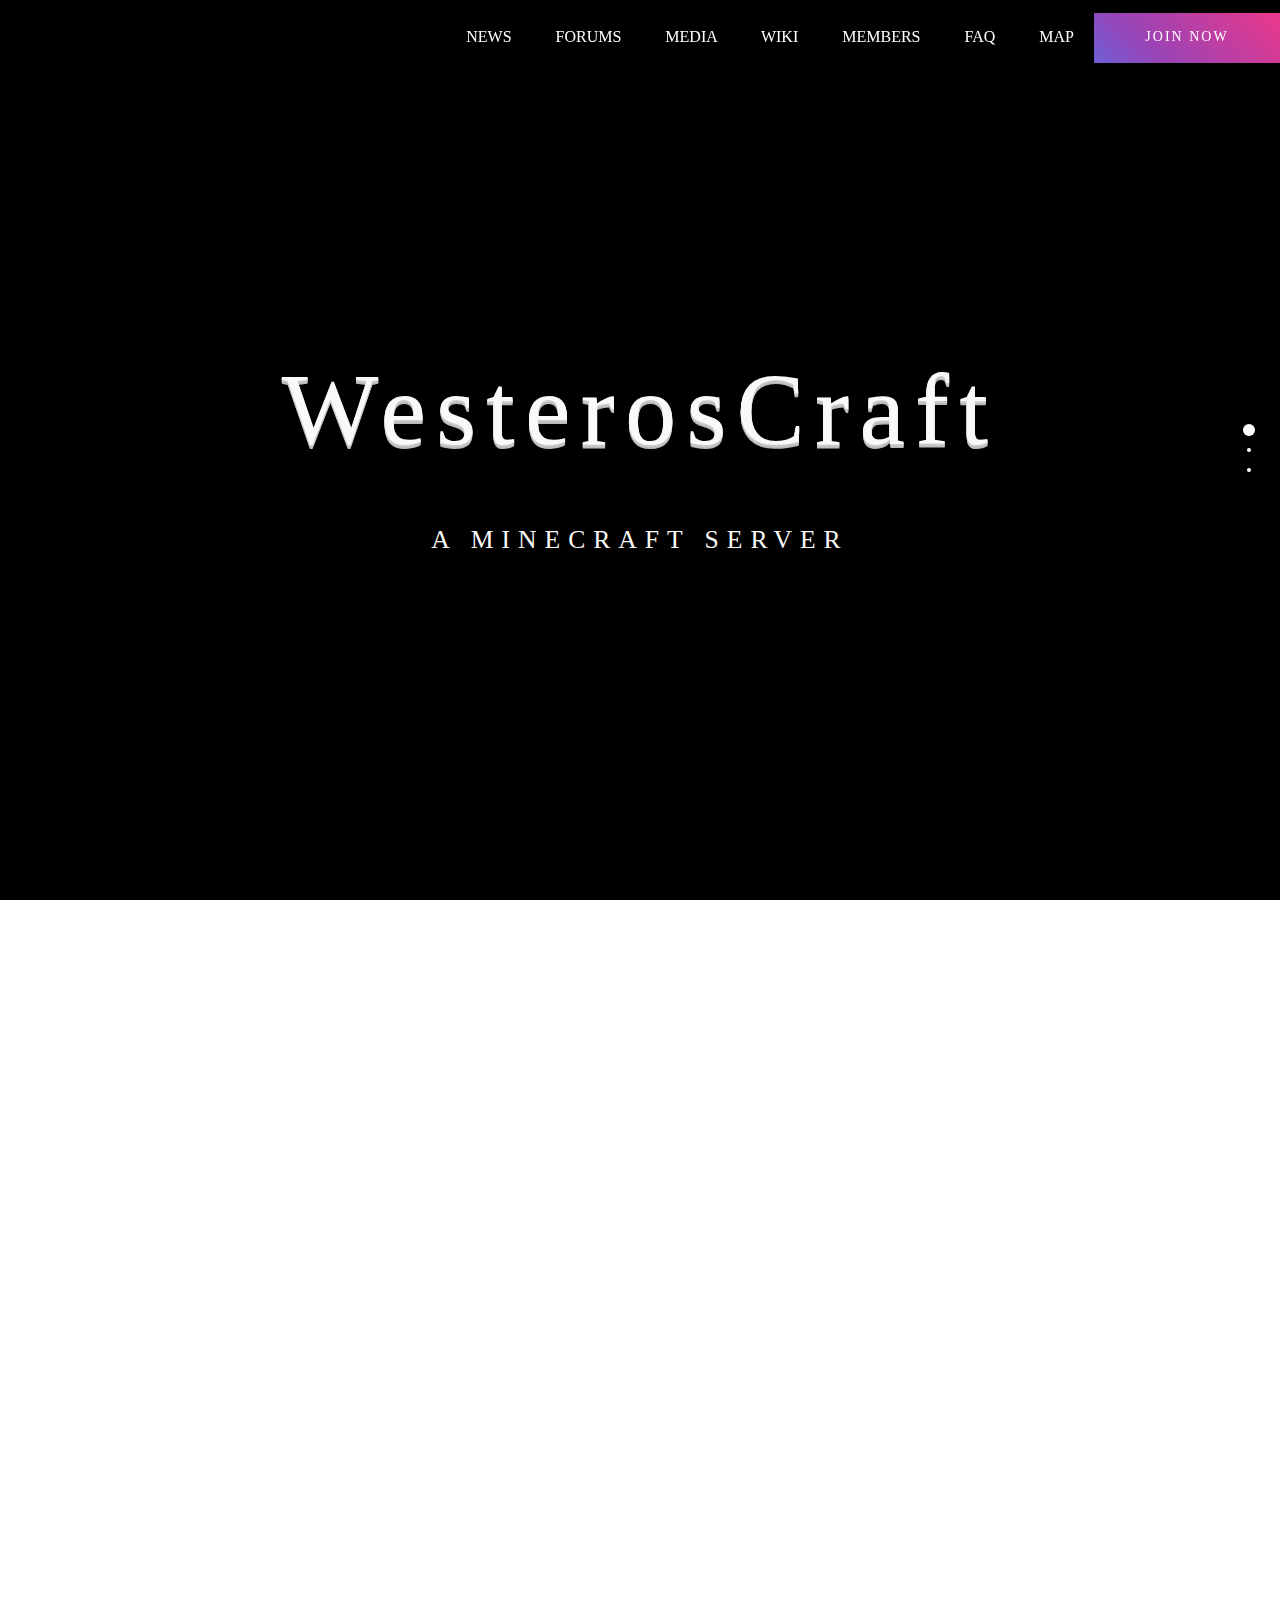
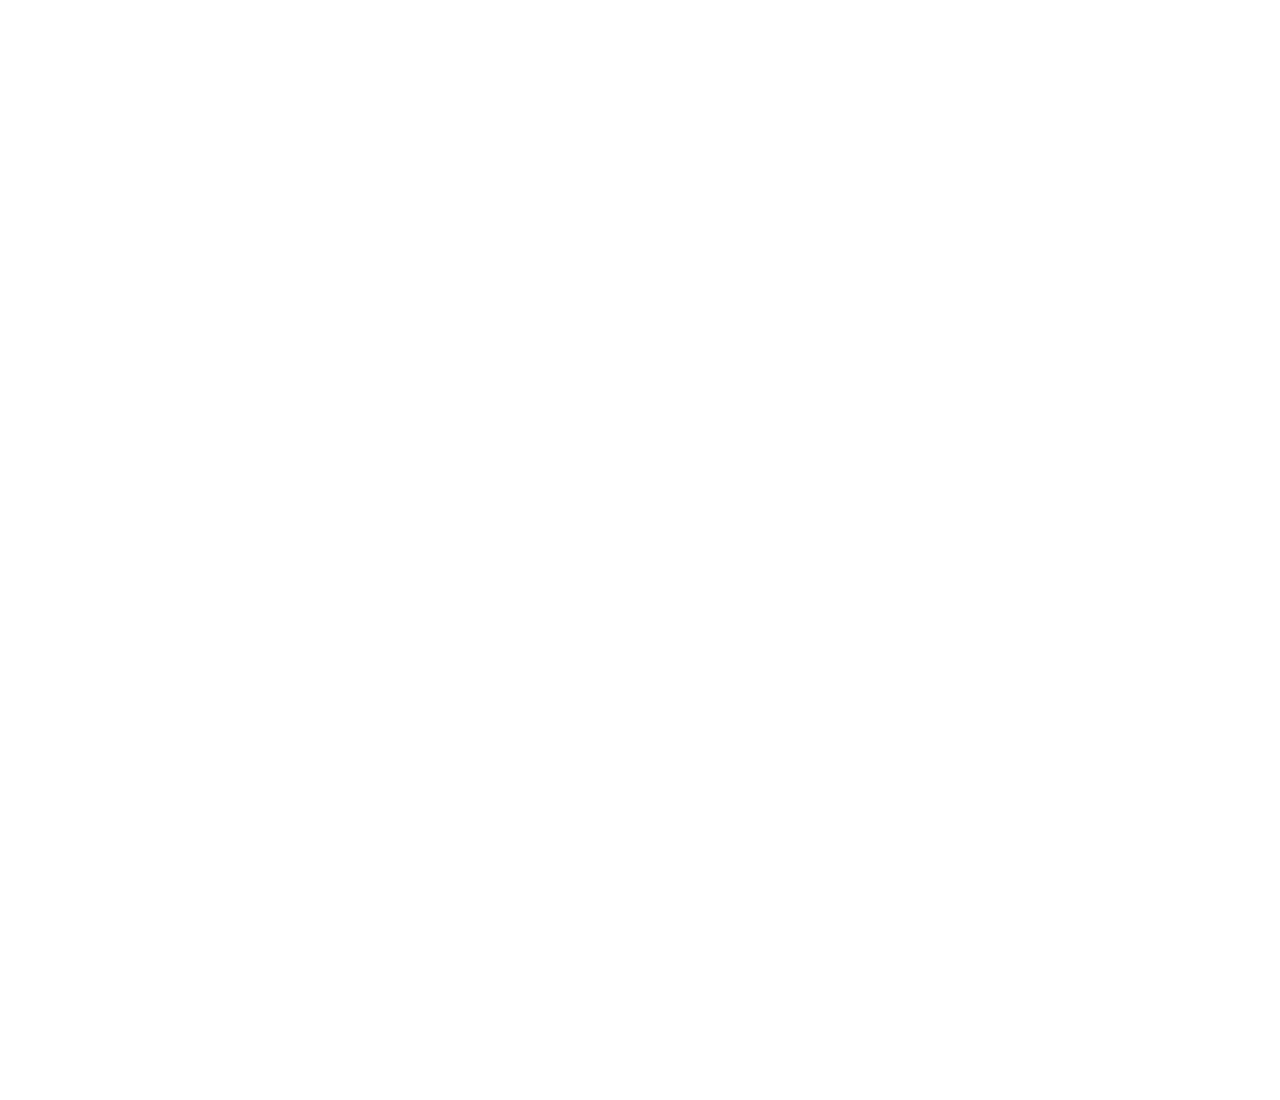
==== commit c83ede52: "new button" ====
--- a/index.html
+++ b/index.html
@@ -54,9 +54,9 @@
           Map
         </a>
       </nav>
-      <a href="http://www.westeroscraft.com/launcher" class="join-button" role="button">
-        <span>Join Now</span>
-      </a>
+      <div class="button-container">
+          <a href="http://www.westeroscraft.com/launcher" class="btn"><span>Join Now</span></a>
+        </div>
       <a class="mobileMenu">
           <i class="fa fa-bars" aria-hidden="true"></i>
       </a>
--- a/styles.css
+++ b/styles.css
@@ -207,4 +207,46 @@
     margin: .08em .07em 0 0;
     line-height: .67em;
     color: #9F1F12;
-  }+  }
+
+  .button-container {
+
+  }
+  
+  .btn {
+    display: block;
+    height: 50px;
+    width: 186px;
+    position: relative;
+    overflow: hidden;
+    text-decoration: none;
+    text-transform: uppercase;
+    letter-spacing: 2px;
+    color: white;
+    font-size: 14px;
+    text-align: center;
+  }
+  .btn:after {
+    position: absolute;
+    content: '';
+    display: inline-block;
+    background: #3bade3;
+    background: linear-gradient(45deg, #3bade3 0%, #576fe6 25%, #9844b7 51%, #ff357f 100%);
+    height: 50px;
+    width: 372px;
+    z-index: -1;
+    -webkit-transform: translateX(-280px);
+            transform: translateX(-280px);
+    transition: -webkit-transform 400ms ease-in;
+    transition: transform 400ms ease-in;
+    transition: transform 400ms ease-in, -webkit-transform 400ms ease-in;
+  }
+  .btn:hover:after {
+    -webkit-transform: translateX(-200px);
+            transform: translateX(-200px);
+  }
+  .btn span {
+    position: relative;
+    top: 16px;
+  }
+  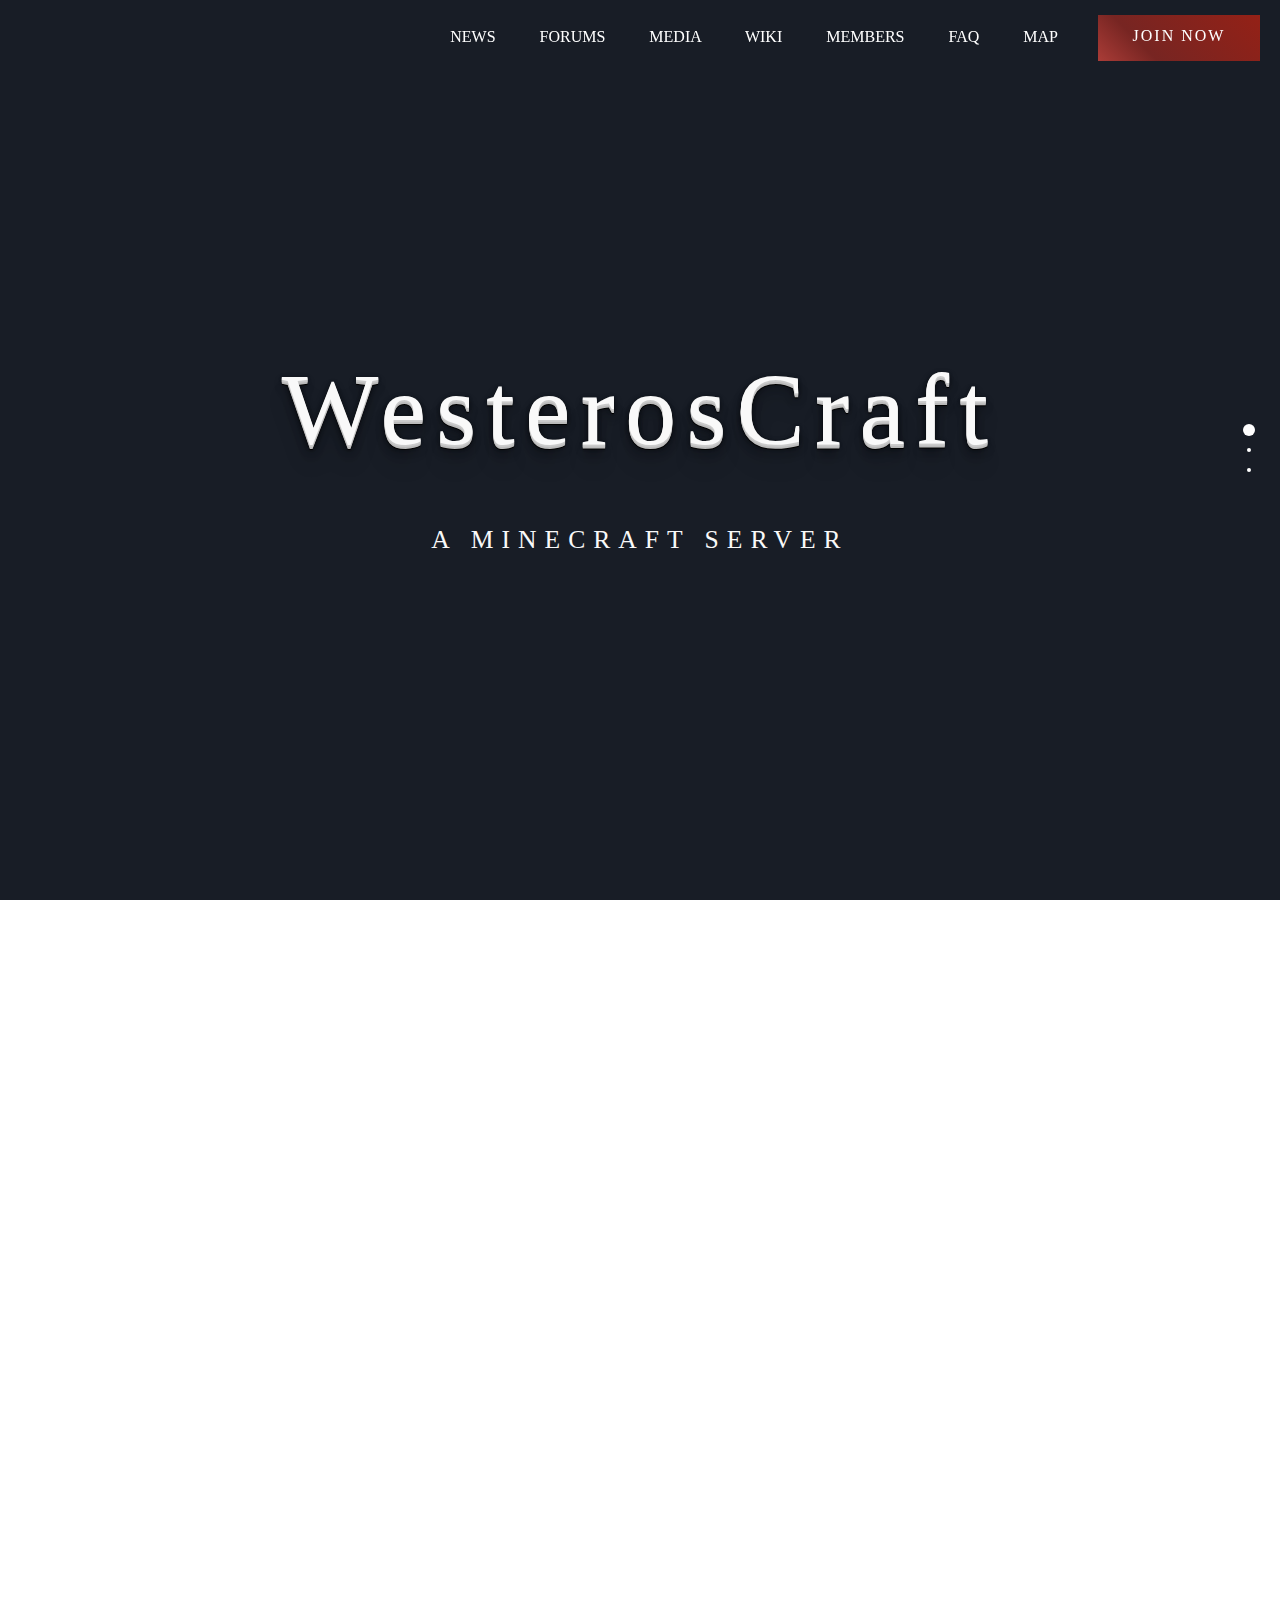
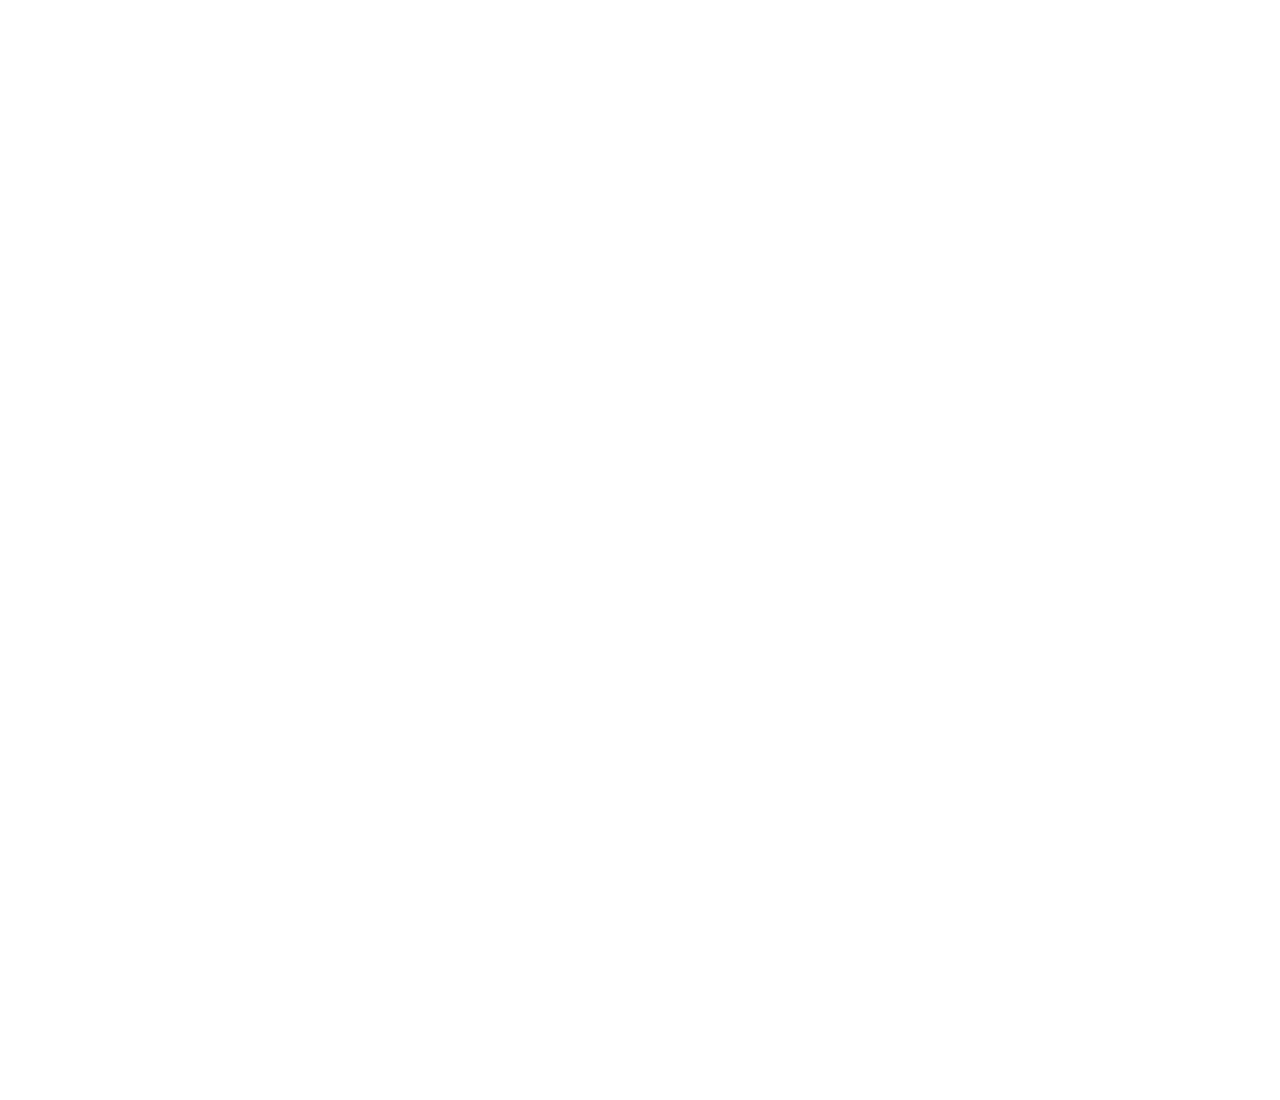
==== commit a0a9864e: "button change" ====
--- a/index.html
+++ b/index.html
@@ -64,16 +64,17 @@
 
    <div id="fullpage">
     <div class="section intro" id="section0">
-      <div class="slide">
+     
+      <div class="video-content">
+        <video class="video" loop muted data-autoplay>
+          <source src="https://westeroscraft.com/videos/test.mp4" type="video/mp4">
+        </video>
+      </div>
         <div class="content">
           <h1>WesterosCraft</h1>
           <h3>A Minecraft Server</h3>
         </div>
-        <video class="video" loop muted data-autoplay>
-          <source src="https://westeroscraft.com/videos/test.mp4" type="video/mp4">
-          <!-- <source src="http://www.w3schools.com/html/mov_bbb.ogg" type="video/ogg"> -->
-        </video>
-      </div>
+  
     </div>
 
     <div class="section" id="section1">
--- a/styles.css
+++ b/styles.css
@@ -35,9 +35,30 @@
   justify-content: center;
   align-items: center;
   position: relative;
-  z-index: 4;
+  z-index: 10;
   width: 100%;
   color: #f9f9f9;
+}
+
+.video-content {
+  left: 0%;
+  top: 0%;
+  height: 100vh;
+  width: 100%;
+  overflow: hidden;
+  position: absolute;
+}
+
+.video-content:before {
+  content: "";
+  position: absolute;
+  top: 0;
+  right: 0;
+  left: 0;
+  bottom: 0;
+  z-index: 5;
+  background: #7692BC;
+  opacity: .2;
 }
 
 #section0 .content h1 {
@@ -113,8 +134,7 @@
   position: absolute;
   width: 50px;
   height: 50px;
-  margin: 0;
-  left: 12.5px;
+  margin-left: 20px;
   top: 12.5px;
 }
 
@@ -126,37 +146,6 @@
   background-size: contain;
   background-repeat: no-repeat;
   transition: all .25s cubic-bezier(0, 0, .2, 1);
-}
-
-.join-button {
-  position: relative;
-  overflow: hidden;
-  padding: 0;
-  margin: 0 20px;
-  display: inline-block;
-  width: 150px;
-  height: 40px;
-  text-transform: uppercase;
-  text-decoration: none;
-  text-align: center;
-  font: 1em "Palatino Linotype", Palatino;
-  letter-spacing: 2px;
-  line-height: 40px;
-  transition: all .35s ease-out;
-  cursor: pointer;
-  color: inherit;
-  background: darkred;
-}
-
-
-.join-button span {
-  position: relative;
-  display: block;
-  z-index: 1;
-  width: 100%;
-  transition: all .35s ease-out;
-  top: 1px;
-  color: #ffffff;
 }
 
 #section1 {
@@ -210,29 +199,31 @@
   }
 
   .button-container {
-
+    margin: 0 20px;
   }
   
   .btn {
     display: block;
-    height: 50px;
-    width: 186px;
+    height: 46px;
+    width: 162px;
     position: relative;
     overflow: hidden;
     text-decoration: none;
     text-transform: uppercase;
     letter-spacing: 2px;
     color: white;
-    font-size: 14px;
+    font: 1em "Palatino Linotype", Palatino;
+    font-weight: 400;
     text-align: center;
   }
+
   .btn:after {
     position: absolute;
     content: '';
     display: inline-block;
     background: #3bade3;
-    background: linear-gradient(45deg, #3bade3 0%, #576fe6 25%, #9844b7 51%, #ff357f 100%);
-    height: 50px;
+    background: linear-gradient(45deg, #772522 0%, #d34f48 25%, #772522 51%, #9F1F12 100%);  
+    height: 46px;
     width: 372px;
     z-index: -1;
     -webkit-transform: translateX(-280px);
@@ -241,12 +232,14 @@
     transition: transform 400ms ease-in;
     transition: transform 400ms ease-in, -webkit-transform 400ms ease-in;
   }
+
   .btn:hover:after {
     -webkit-transform: translateX(-200px);
             transform: translateX(-200px);
   }
+
   .btn span {
     position: relative;
-    top: 16px;
+    top: 12px;
   }
   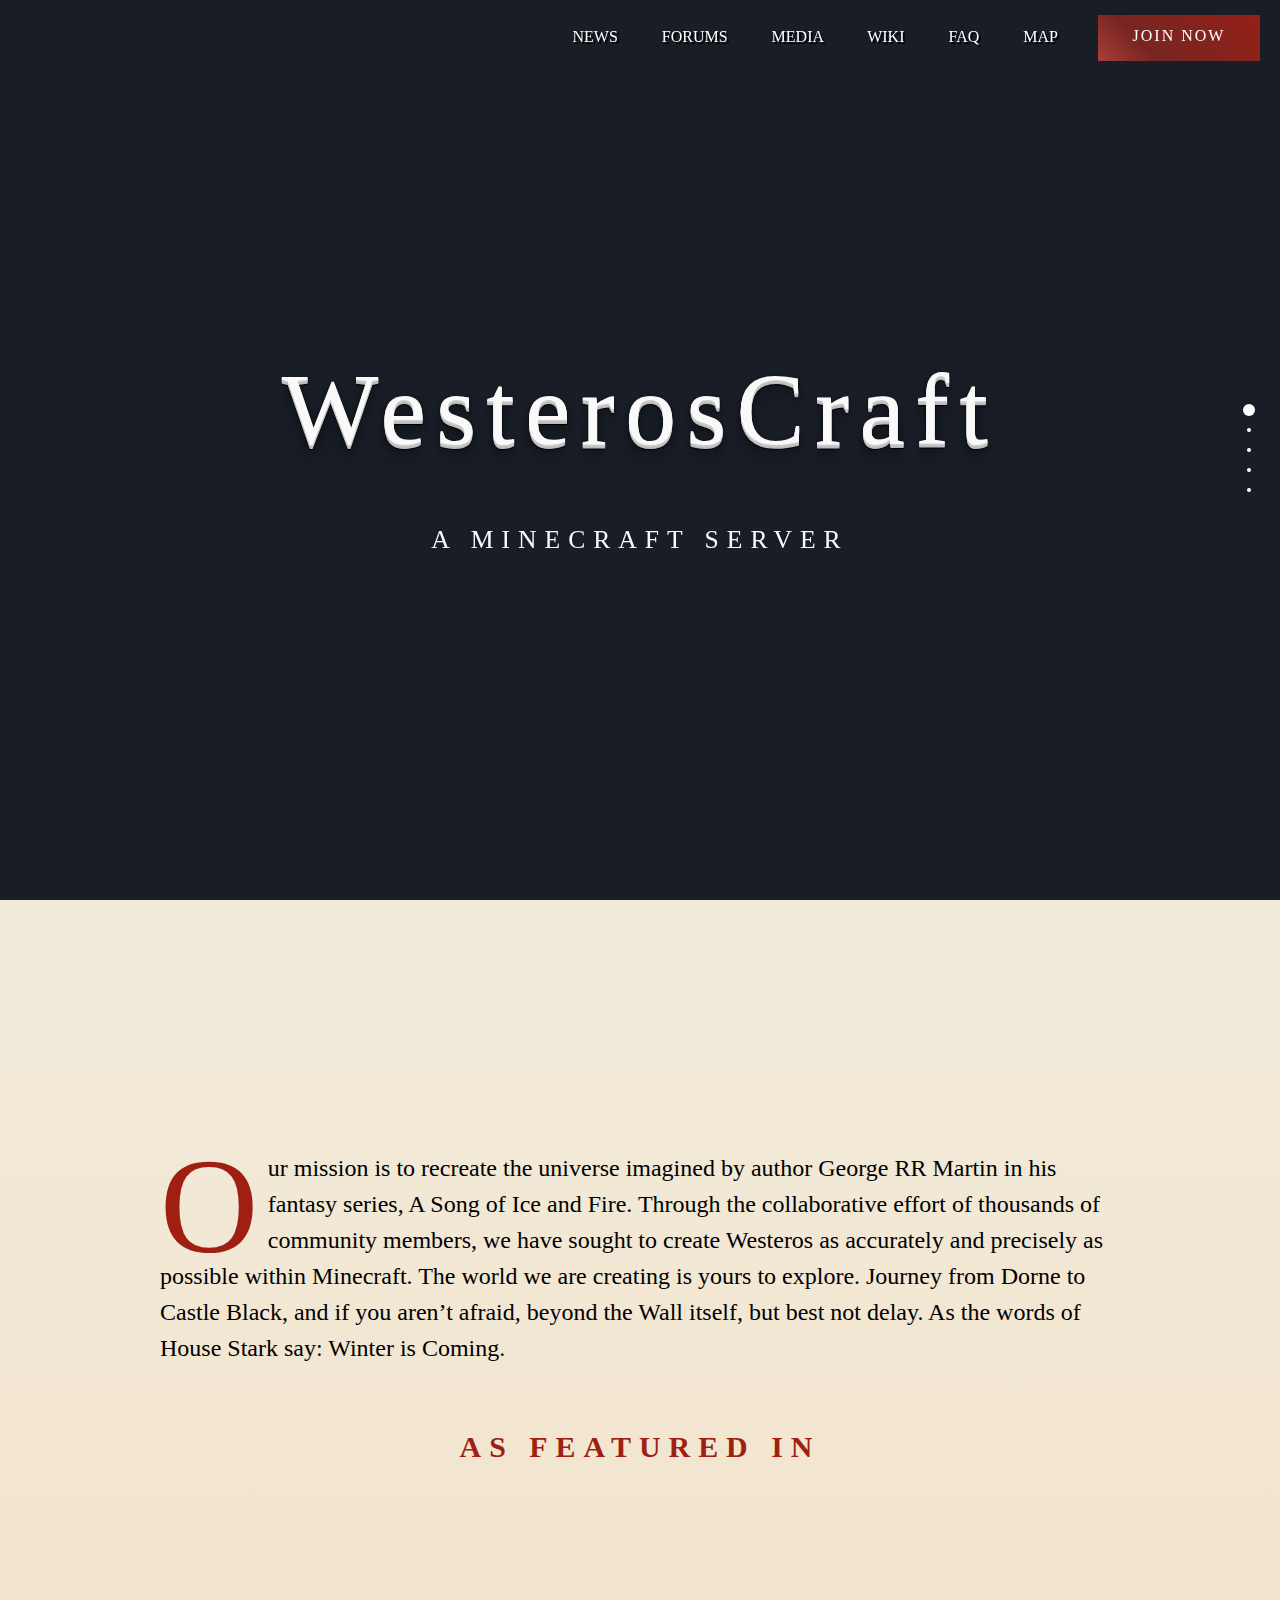
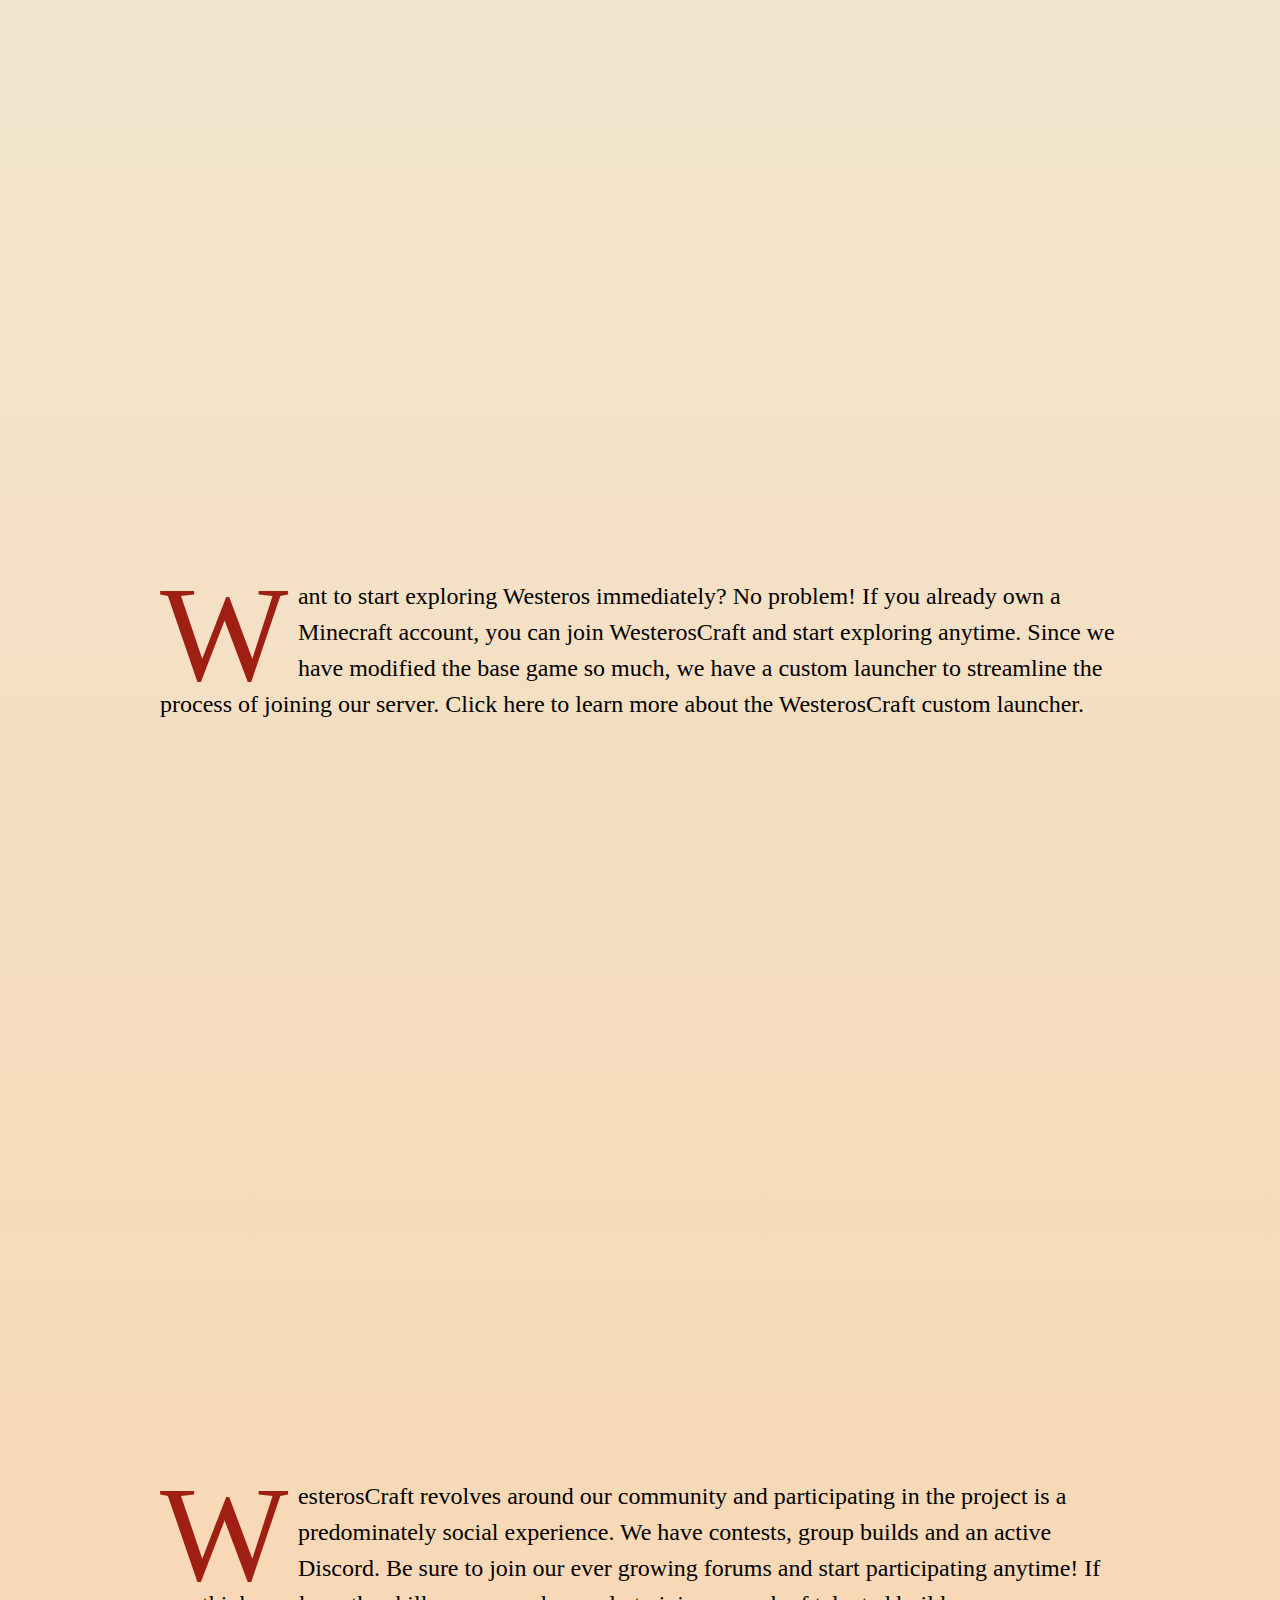
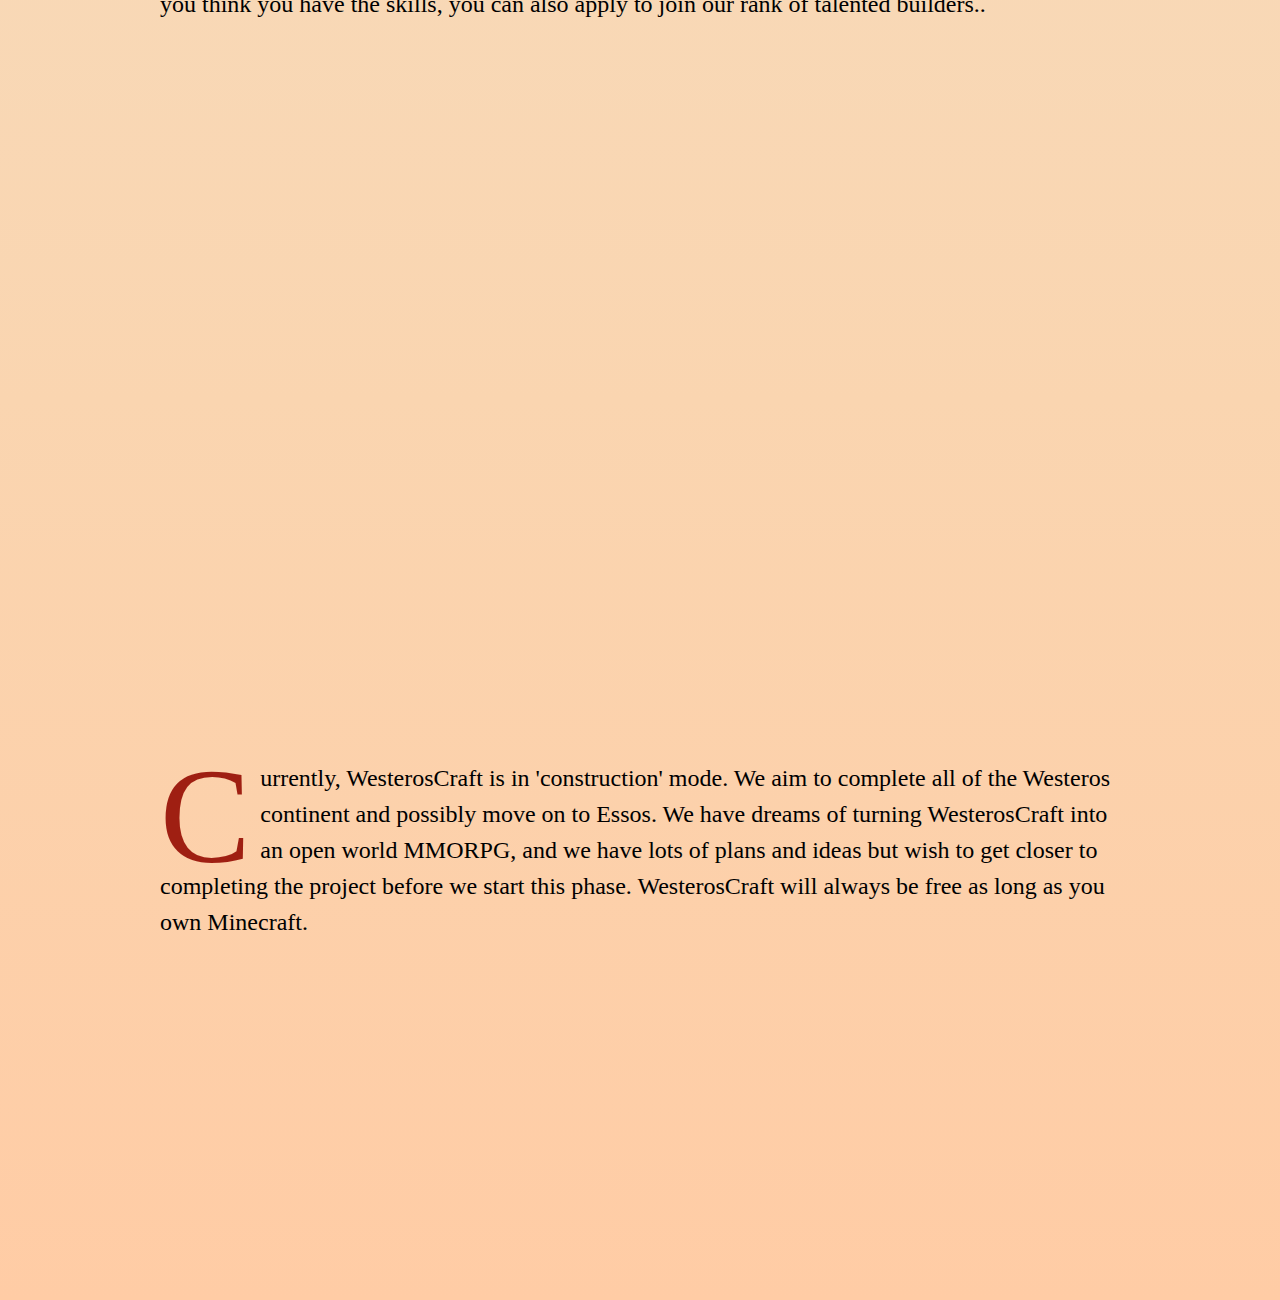
==== commit e1d3b389: "adds mobile menu" ====
--- a/index.html
+++ b/index.html
@@ -13,7 +13,6 @@
 
     <meta charset="utf-8" />
     <meta name="viewport" content="width=device-width, initial-scale=1, shrink-to-fit=no" />
-    <link href="https://fonts.googleapis.com/css?family=Lato" rel="stylesheet">
     <link rel="stylesheet" type="text/css" href="./normalize.css" />
     <link rel="stylesheet" type="text/css" href="./fullpage.css" />
     <link rel="stylesheet" type="text/css" href="./styles.css" />
@@ -25,42 +24,84 @@
       You need to enable JavaScript to run this app.
     </noscript>
 
-    <div class="header">
-      <div class="leftMenu">
-        <a href="https://www.westeroscraft.com/" class="navbarLogoWrapper">
-          <figure class="navbarLogo"></figure>
-        </a>
-      </div>
-      <nav class="navbar">
-        <a href="https://westeroscraft.com/articles/" class="navbarLink">
-          News
-        </a>
-        <a href="https://westeroscraft.com/forum/" class="navbarLink">
-          Forums
-        </a>
-        <a href="https://westeroscraft.com/media/" class="navbarLink">
-          Media
-        </a>
-        <a href="https://westeroscraft.com/wiki/" class="navbarLink">
-          Wiki
-        </a>
-        <a href="https://westeroscraft.com/members/" class="navbarLink">
-          Members
-        </a>
-        <a href="https://westeroscraft.com/faq/" class="navbarLink">
-          FAQ
-        </a>
-        <a href="http://mc.westeroscraft.com/" class="navbarLink">
-          Map
-        </a>
-      </nav>
-      <div class="button-container">
-          <a href="http://www.westeroscraft.com/launcher" class="btn"><span>Join Now</span></a>
-        </div>
-      <a class="mobileMenu">
-          <i class="fa fa-bars" aria-hidden="true"></i>
-      </a>
-    </div>
+    <div class="home-navigation">
+        <div class="left-menu">
+          <a href="https://www.westeroscraft.com/" class="navbar-logo-wrapper">
+            <figure class="navbar-logo"></figure>
+          </a>
+        </div>
+        <nav class="home-navbar">
+          <a href="https://westeroscraft.com/articles/" class="navbar-link">
+            News
+          </a>
+          <a href="https://westeroscraft.com/forum/" class="navbar-link">
+            Forums
+          </a>
+          <a href="https://westeroscraft.com/media/" class="navbar-link">
+            Media
+          </a>
+          <a href="https://westeroscraft.com/wiki/" class="navbar-link">
+            Wiki
+          </a>
+          <a href="https://westeroscraft.com/faq/" class="navbar-link">
+            FAQ
+          </a>
+          <a href="http://mc.westeroscraft.com/" class="navbar-link">
+            Map
+          </a>
+        </nav>
+        <div class="button-container">
+          <a href="http://www.westeroscraft.com/launcher" class="btn">
+            <span>Join Now</span>
+          </a>
+        </div>
+      </div>
+      <div class="hamburger-container" id="toggle">
+        <span class="top"></span>
+        <span class="middle"></span>
+        <span class="bottom"></span>
+      </div>
+      <div class="overlay" id="overlay">
+        <nav class="overlay-menu">
+          <ul>
+            <li>
+              <a href="/" class="navbar-link">
+                Home
+              </a>
+            </li>
+            <li>
+              <a href="https://westeroscraft.com/articles/" class="navbar-link">
+                News
+              </a>
+            </li>
+            <li>
+              <a href="https://westeroscraft.com/forum/" class="navbar-link">
+                Forums
+              </a>
+            </li>
+            <li>
+              <a href="https://westeroscraft.com/media/" class="navbar-link">
+                Media
+              </a>
+            </li>
+            <li>
+              <a href="https://westeroscraft.com/wiki/" class="navbar-link">
+                Wiki
+              </a>
+            </li>
+            <li>
+              <a href="https://westeroscraft.com/faq/" class="navbar-link">
+                FAQ
+              </a>
+            </li>
+            <li>
+              <a href="http://mc.westeroscraft.com/" class="navbar-link">
+                Map
+              </a>
+            </li>
+          </ul>
+        </nav>
+      </div>
 
    <div id="fullpage">
     <div class="section intro" id="section0">
@@ -78,7 +119,7 @@
     </div>
 
     <div class="section" id="section1">
-      <div class="wordWrapper">
+      <div class="word-wrapper">
         <p>
           <span class="dropcap">O</span>ur mission is to recreate the universe imagined by author George RR Martin in his fantasy series, A Song of Ice
           and Fire. Through the collaborative effort of thousands of community members, we have sought to create Westeros as accurately
@@ -88,18 +129,58 @@
         </p>
       </div>
 
+      <div class="featured">
+        <h3>As Featured In</h3>
+      </div>
+      <div class="featured-items-wrapper">
+        <div class="featured-item"
+             style="background-image: url('https://westeroscraft.com/Assets/Time_Magazine_logo.svg.png')">
+        </div>
+        <div class="featured-item" 
+             style="background-image: url('https://westeroscraft.com/Assets/V_and_A_Museum-logo.com.png')">
+        </div>
+        <div class="featured-item"
+             style="background-image: url('https://westeroscraft.com/Assets/Wired_logo.svg.png')">
+        </div>
+        <div class="featured-item"
+             style="background-image: url('https://westeroscraft.com/Assets/rooster_teeth_logo.png')">
+        </div>
+        <div class="featured-item"
+             style="background-image: url('https://westeroscraft.com/Assets/Kotaku_logo.svg.png')">
+        </div>
+      </div>
+
     </div>
 
     <div class="section" id="section2">
-      <div class="wordWrapper">
-          <p>
-            <span class="drop o">W</span>ant to start exploring Westeros immediately? No problem! 
-
-            If you already own a Minecraft account, you can join WesterosCraft and start exploring anytime. Since we have modified the base game so much, we have a custom launcher to streamline the process of joining our server. 
-            
-            Click here to learn more about the WesterosCraft custom launcher.</span>.
-          </p>
-        </div>
+      <div class="word-wrapper">
+        <p>
+          <span class="dropcap">W</span>ant to start exploring Westeros immediately? No problem! If you already own a Minecraft account, you can join WesterosCraft
+          and start exploring anytime. Since we have modified the base game so much, we have a custom launcher to streamline the process
+          of joining our server. Click here to learn more about the WesterosCraft custom launcher.
+        </p>
+      </div>
+    </div>
+
+    <div class="section" id="section3">
+      <div class="word-wrapper">
+        <p>
+          <span class="dropcap">W</span>esterosCraft revolves around our community and participating in the project is a predominately social experience.
+          We have contests, group builds and an active Discord. Be sure to join our ever growing forums and start participating anytime!
+          If you think you have the skills, you can also apply to join our rank of talented builders..
+        </p>
+      </div>
+    </div>
+
+    <div class="section" id="section4">
+      <div class="word-wrapper">
+        <p>
+          <span class="dropcap">C</span>urrently, WesterosCraft is in 'construction' mode. We aim to complete all of the Westeros continent and possibly
+          move on to Essos. We have dreams of turning WesterosCraft into an open world MMORPG, and we have lots of plans and ideas
+          but wish to get closer to completing the project before we start this phase. WesterosCraft will always be free as long as
+          you own Minecraft.
+        </p>
+      </div>
     </div>
 
 </div>
@@ -110,12 +191,13 @@
         var myFullpage = new fullpage('#fullpage', {
             licenseKey: 'null',
             sectionsColor: ['#C63D0F', '#1BBC9B', '#7E8F7C'],
-            anchors: ['firstPage', 'secondPage', '3rdPage'],
+            anchors: ['firstPage', 'secondPage', '3rdPage', '4thPage'],
             fixedElements: '.header',
             css3: true,
             navigation: true,
             navigationPosition: 'right',
             responsiveWidth: 1100,
+            scrollBar: true
         });
     </script>
   </body>
--- a/styles.css
+++ b/styles.css
@@ -11,6 +11,36 @@
   font-style: normal;
 }
 
+body {
+  min-height: 100%;
+}
+
+
+/*********************** Section Gradients ************************/
+
+#section1 {
+  background: -webkit-gradient(linear, top left, bottom left, from(#F1EADA), to(#f3e4cb));
+  background: -webkit-linear-gradient(#F1EADA, #f3e4cb);
+  background: linear-gradient(#F1EADA,#f3e4cb);
+}
+
+#section2 {
+  background: -webkit-gradient(linear, top left, bottom left, from(#f3e4cb), to(#f6dcbd));
+  background: -webkit-linear-gradient(#f3e4cb, #f6dcbd);
+  background: linear-gradient(#f3e4cb,#f6dcbd);
+}
+
+#section3 {
+  background: -webkit-gradient(linear, top left, bottom left, from(#f6dcbd), to(#fad5b0));
+  background: -webkit-linear-gradient(#f6dcbd, #fad5b0);
+  background: linear-gradient(#f6dcbd,#fad5b0);
+}
+
+#section4 {
+  background: -webkit-gradient(linear, top left, bottom left, from(#fad5b0), to(#ffcca5));
+  background: -webkit-linear-gradient(#fad5b0, #ffcca5);
+  background: linear-gradient(#fad5b0,#ffcca5);
+}
 
 #section0 .video {
   position: absolute;
@@ -61,8 +91,9 @@
   opacity: .2;
 }
 
+
 #section0 .content h1 {
-  font-size: 8vw;
+  font-size: 10vw;
   font-weight: inherit;
   font-family: 'ringbearer', serif;
   letter-spacing: .1em;
@@ -81,27 +112,65 @@
   0 20px 20px rgba(0,0,0,.15);
 }
 
+@media screen and (min-width: 48em) {
+  #section0 .content h1 {
+    font-size: 8vw;
+    font-weight: inherit;
+    font-family: 'ringbearer', serif;
+    letter-spacing: .1em;
+    margin: .3em;
+    text-shadow: 0 1px 0 #ccc, 
+    0 2px 0 #c9c9c9,
+    0 3px 0 #bbb,
+    0 4px 0 #b9b9b9,
+    0 5px 0 #000,
+    0 6px 1px rgba(0,0,0,.1),
+    0 0 5px rgba(0,0,0,.1),
+    0 1px 3px rgba(0,0,0,.3),
+    0 3px 5px rgba(0,0,0,.2),
+    0 5px 10px rgba(0,0,0,.25),
+    0 10px 10px rgba(0,0,0,.2),
+    0 20px 20px rgba(0,0,0,.15);
+  }
+}
 
 #section0 .content h3 {
   font-family: "Palatino Linotype", Palatino, serif;;
   text-transform: uppercase;
-  font-size: 2vw;
+  font-size: 4vw;
   font-weight: 400;
   letter-spacing: 8px;
 }
 
-.header {
-  position: fixed;
-  right: 0;
-  top: 0;
-  z-index: 3;
-  width: 100%;
-  display: flex;
-  height: 75px;
-  align-items: center;
-}
-
-.header:before {
+@media screen and (min-width: 48em) {
+  #section0 .content h3 {
+    font-family: "Palatino Linotype", Palatino, serif;;
+    text-transform: uppercase;
+    font-size: 2vw;
+    font-weight: 400;
+    letter-spacing: 8px;
+  }
+}
+
+.home-navigation {
+  display: none;
+}
+
+@media screen and (min-width:64em) {
+  .home-navigation {
+    position: fixed;
+    right: 0;
+    top: 0;
+    z-index: 3;
+    width: 100%;
+    display: flex;
+    height: 75px;
+    align-items: center;
+    z-index: 6;
+  }
+}
+
+.home-navigation:before {
   opacity: 0;
   content: "";
   position: absolute;
@@ -112,15 +181,15 @@
   transition: opacity .35s ease-out;
 }
 
-.header .navbar {
+.home-navigation .home-navbar {
   margin-left: auto;
 }
 
-.headershow:before {
+.navigation-show:before {
   opacity: .6;
 }
 
-.navbarLink {
+.home-navbar .navbar-link {
   font: 1em "Palatino Linotype", Palatino;
   font-weight: 400;
   text-decoration: none;
@@ -128,9 +197,19 @@
   color: #fff;
   cursor: pointer;
   text-transform: uppercase;
-}
-
-.navbarLogoWrapper {
+  text-shadow: 2px 2px black;
+  z-index: 50;
+}
+
+.home-navbar .navbar-link::after {
+  bottom: 5px;
+  height: 5px;
+  width: 0;
+  background: #9F1F12;
+  transition: all .5s cubic-bezier(0, 0, .2, 1);
+}
+
+.navbar-logo-wrapper {
   position: absolute;
   width: 50px;
   height: 50px;
@@ -138,7 +217,7 @@
   top: 12.5px;
 }
 
-.navbarLogo {
+.navbar-logo {
   margin: 0;
   width: 50px;
   height: 50px;
@@ -148,54 +227,61 @@
   transition: all .25s cubic-bezier(0, 0, .2, 1);
 }
 
-#section1 {
-  background: -webkit-gradient(linear, top left, bottom left, from(#F1EADA), to(#FFDEBA));
-		background: -webkit-linear-gradient(#F1EADA, #FFDEBA);
-		background: linear-gradient(#F1EADA,#FFDEBA);
-}
-
-#section2 {
-  background: -webkit-gradient(linear, top left, bottom left, from(#FFDEBA), to(#00548C));
-		background: -webkit-linear-gradient(#FFDEBA, #00548C);
-		background: linear-gradient(#FFDEBA,#00548C);
-}
-
-.drop {
-  display:block;
-  float:left;
-  width:72px;
-  height:72px;
-  margin-top:5px;
-  padding-right:8px;
-  text-indent: -9000px;
-  }
-
-.o {
-  background-size:cover;
-  background: url(https://westeroscraft.com/Assets/square_logo.png) 0 0 no-repeat;
-  }
-
-  .wordWrapper {
+#section1 .featured {
+  font-family: "Palatino Linotype", Palatino, serif;
+  text-transform: uppercase;
+  font-size: 2vw;
+  font-weight: 400;
+  letter-spacing: 8px;
+  text-align: center;
+  color: #9F1F12;
+}
+
+  .word-wrapper {
     margin: 0 auto;
     max-width: 960px;
-  }
-
-  .wordWrapper p {
+    padding: 10px;
+  }
+
+  .word-wrapper p {
     font-family: "Palatino Linotype", Palatino, serif;
-    font-size: 24px;
-    line-height: 36px;
+    font-size: 18px;
+    line-height: 32px;
     text-align: left;
   }
 
-  .dropcap {
-    font-family: "Perpetua Titling Light", "Palatino Linotype", Palatino, serif;
-    display: block;
-    font-style: normal;
-    font-size: 6.6em;
-    float: left;
-    margin: .08em .07em 0 0;
-    line-height: .67em;
-    color: #9F1F12;
+  @media screen and (min-width: 48em) {
+    .word-wrapper p {
+      font-family: "Palatino Linotype", Palatino, serif;
+      font-size: 24px;
+      line-height: 36px;
+      text-align: left;
+    }
+  }
+
+.dropcap {
+  font-family: "Perpetua Titling Light", "Palatino Linotype", Palatino, serif;
+  display: block;
+  font-style: normal;
+  font-size: 7rem;
+  float: left;
+  margin: .08em .07em 0 0;
+  line-height: .67em;
+  color: #9F1F12;
+}
+
+
+  @media screen and (min-width: 48em) {
+    .dropcap {
+      font-family: "Perpetua Titling Light", "Palatino Linotype", Palatino, serif;
+      display: block;
+      font-style: normal;
+      font-size: 8.5rem;
+      float: left;
+      margin: .08em .07em 0 0;
+      line-height: .67em;
+      color: #9F1F12;
+    }
   }
 
   .button-container {
@@ -242,4 +328,213 @@
     position: relative;
     top: 12px;
   }
+
+
+.featured-items-wrapper {
+  display: flex;
+  align-items: center;
+  flex-direction: column;
+  height: 25%;
+  margin: 0 auto;
+  max-width: 1136px;
+}
+
+  @media screen and (min-width: 48em) {
+    .featured-items-wrapper {
+      display: flex;
+      align-items: center;
+      flex-direction: row;
+      height: 10%;
+      margin: 0 auto;
+      max-width: 1136px;
+    }
+  }
+
+  .featured-items-wrapper .featured-item {
+    background-repeat: no-repeat;
+    background-size: contain;
+    background-position: center center;
+    width: 100%;
+    height: 100%;
+    margin: 0 20px;
+  }
+
+
+
+
+
+  .container a {
+    display: inline-block;
+    position: relative;
+    text-align: center;
+    color: #1abc9c;
+    text-decoration: none;
+    font-size: 20px;
+    overflow: hidden;
+    top: 5px;
+  }
+  .container a:after {
+    content: '';
+    position: absolute;
+    background: #1abc9c;
+    height: 2px;
+    width: 0%;
+    transform: translateX(-50%);
+    left: 50%;
+    bottom: 0;
+    transition: .35s ease;
+  }
+  .container a:hover:after, .container a:focus:after, .container a:active:after {
+    width: 100%;
+  }
+
+  .hamburger-container {
+    position: fixed;
+    display: block;
+    top: 25px;
+    right: 25px;
+    height: 27px;
+    width: 35px;
+    cursor: pointer;
+    z-index: 100;
+    transition: opacity .25s ease;
+  }
+  
+  @media screen and (min-width: 64em) {
+    .hamburger-container {
+      display: none;
+    }
+  }
+
+  .hamburger-container.active .top {
+    transform: translateY(11px) translateX(0) rotate(45deg);
+    background: #000;
+  }
+  .hamburger-container.active .middle {
+    opacity: 0;
+    background: #000;
+  }
+  .hamburger-container.active .bottom {
+    transform: translateY(-11px) translateX(0) rotate(-45deg);
+    background: #000;
+  }
+  .hamburger-container span {
+    background: #FFF;
+    border: none;
+    height: 5px;
+    width: 100%;
+    position: absolute;
+    top: 0;
+    left: 0;
+    transition: all .35s ease;
+    cursor: pointer;
+  }
+  .hamburger-container span:nth-of-type(2) {
+    top: 11px;
+  }
+  .hamburger-container span:nth-of-type(3) {
+    top: 22px;
+  }
+  
+  .overlay {
+    position: fixed;
+    background: #ffffff;
+    top: 0;
+    left: 0;
+    width: 100%;
+    height: 0%;
+    opacity: 0;
+    visibility: hidden;
+    transition: opacity .35s, visibility .35s, height .35s;
+    overflow: hidden;
+    z-index: 50;
+  }
+
+  .overlay.open {
+    opacity: 1;
+    visibility: visible;
+    height: 100%;
+  }
+
+  .overlay.open li {
+    animation: fadeInRight .5s ease forwards;
+    animation-delay: .35s;
+  }
+  .overlay.open li:nth-of-type(2) {
+    animation-delay: .4s;
+  }
+  .overlay.open li:nth-of-type(3) {
+    animation-delay: .45s;
+  }
+  .overlay.open li:nth-of-type(4) {
+    animation-delay: .50s;
+  }
+  .overlay.open li:nth-of-type(5) {
+    animation-delay: .55s;
+  }
+  .overlay.open li:nth-of-type(6) {
+    animation-delay: .55s;
+  }
+  .overlay.open li:nth-of-type(7) {
+    animation-delay: .60s;
+  }
+  .overlay nav {
+    position: relative;
+    height: 70%;
+    top: 50%;
+    transform: translateY(-50%);
+    font-size: 50px;
+    font-family: 'Varela Round', serif;
+    font-weight: 400;
+    text-align: left;
+    margin-left: 15%;
+  }
+  .overlay ul {
+    list-style: none;
+    padding: 0;
+    margin: 0 auto;
+    display: inline-block;
+    position: relative;
+    height: 100%;
+  }
+  .overlay ul li {
+    display: block;
+    height: 25%;
+    height: calc(100% / 7);
+    min-height: 50px;
+    position: relative;
+    opacity: 0;
+  }
+  .overlay ul li a {
+    display: block;
+    position: relative;
+    color: #000000;
+    text-decoration: none;
+    overflow: hidden;
+  }
+  .overlay ul li a:hover:after, .overlay ul li a:focus:after, .overlay ul li a:active:after {
+    width: 100%;
+  }
+  .overlay ul li a:after {
+    content: '';
+    position: absolute;
+    bottom: 0;
+    left: 50%;
+    width: 0%;
+    transform: translateX(-50%);
+    height: 3px;
+    background: #9F1F12;
+    transition: .35s;
+  }
+  
+  @keyframes fadeInRight {
+    0% {
+      opacity: 0;
+      left: 20%;
+    }
+    100% {
+      opacity: 1;
+      left: 0;
+    }
+  }
   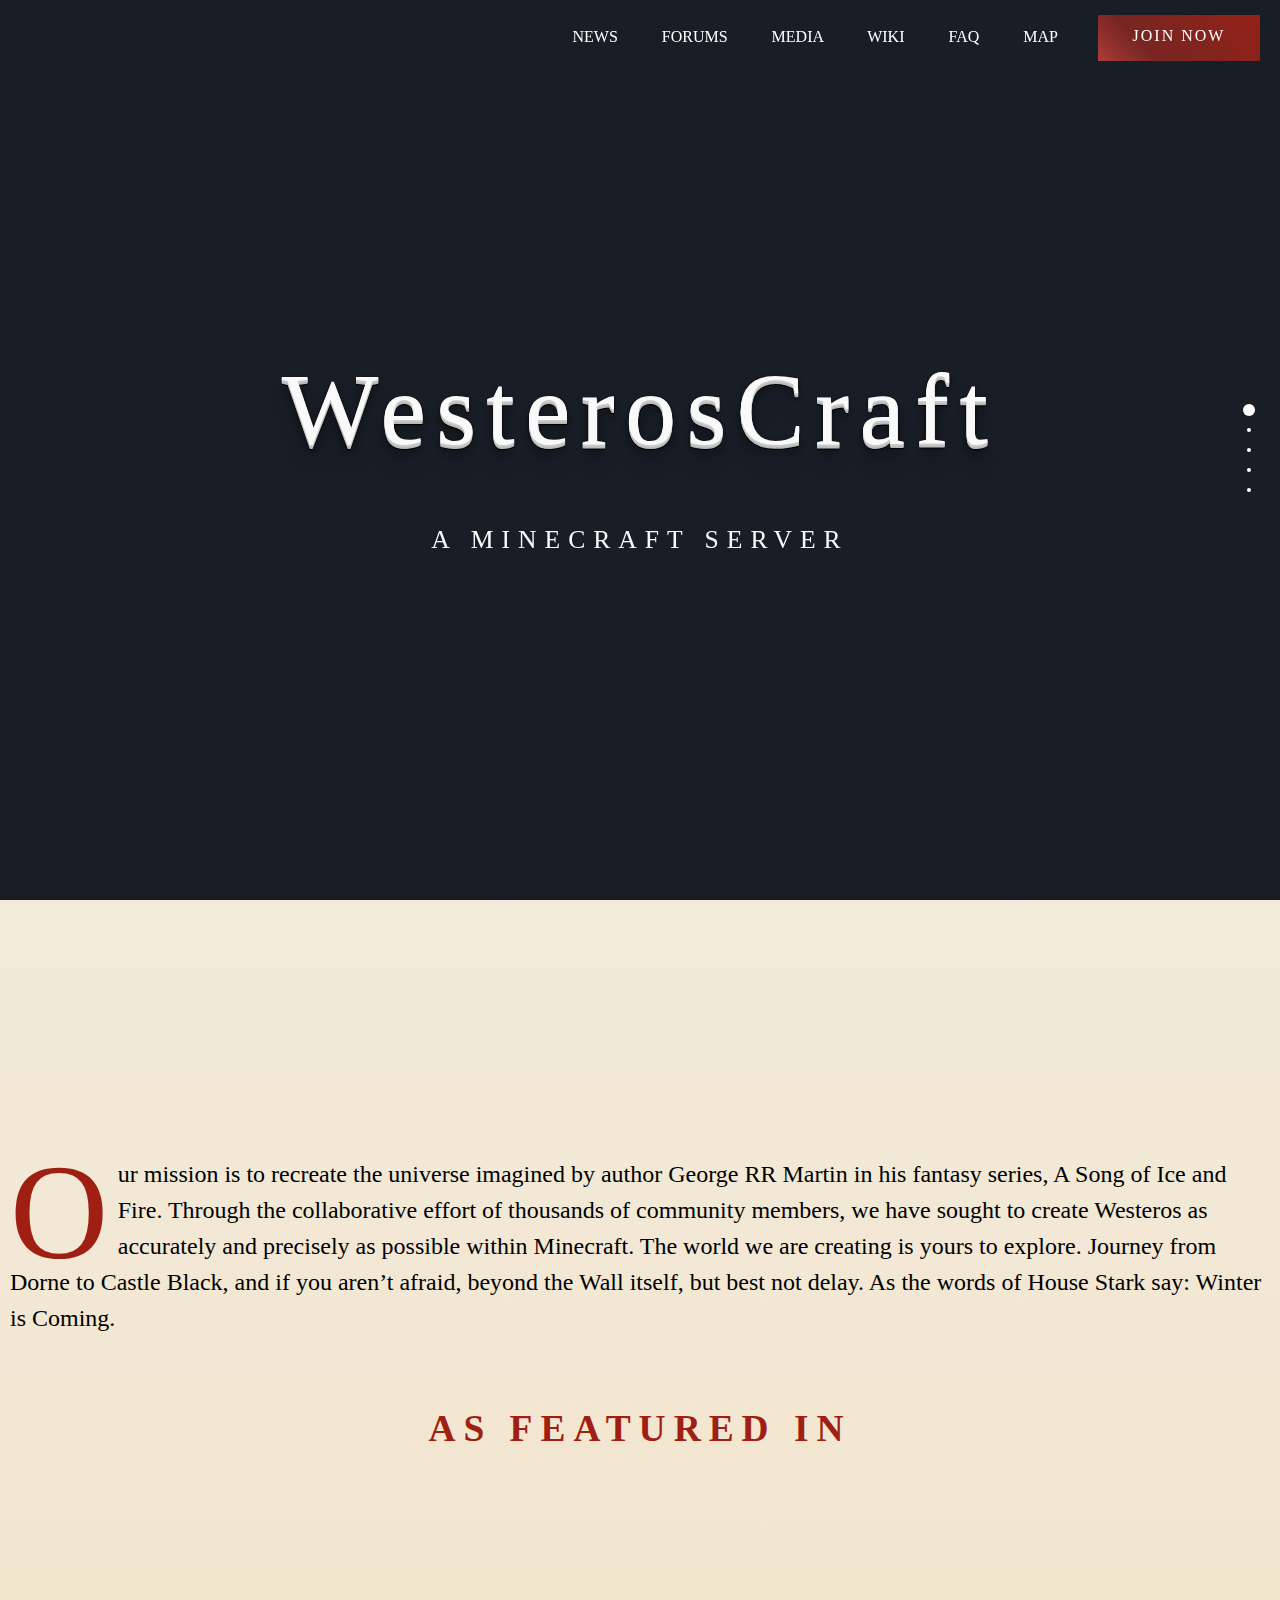
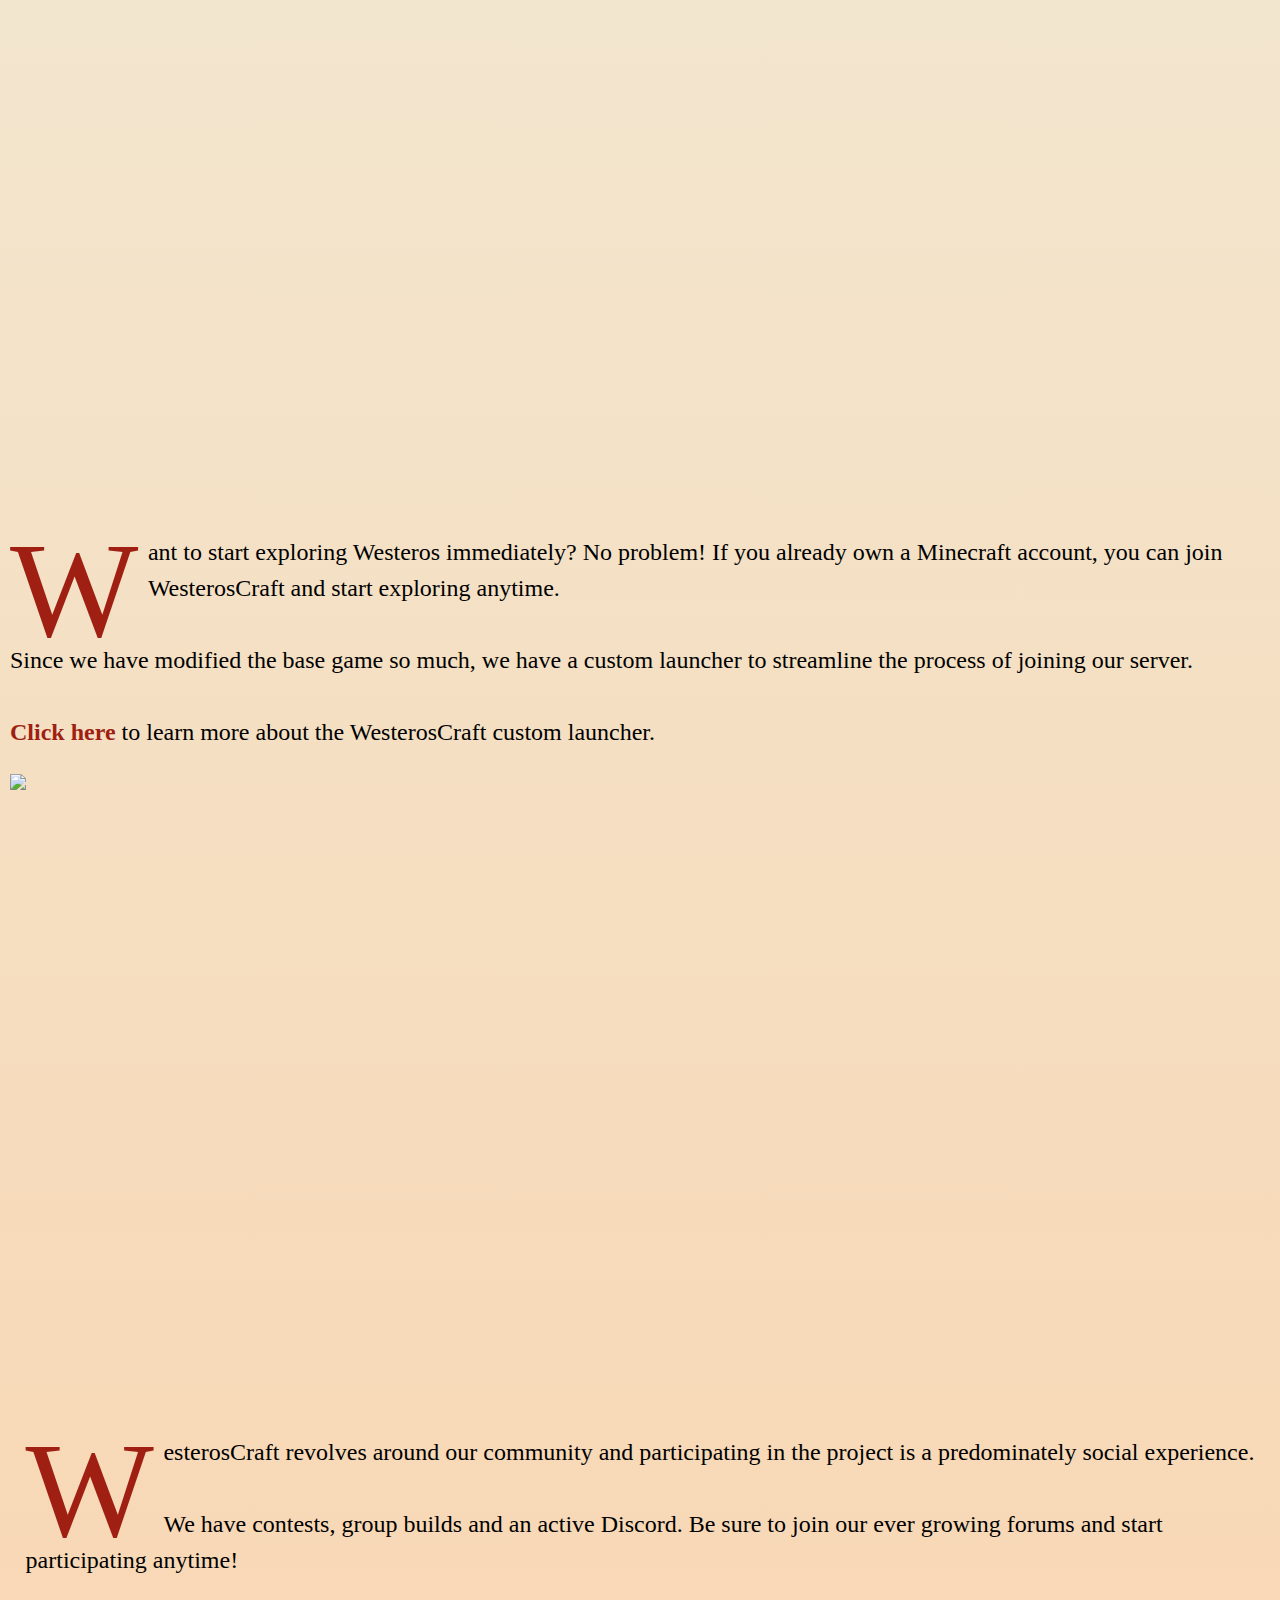
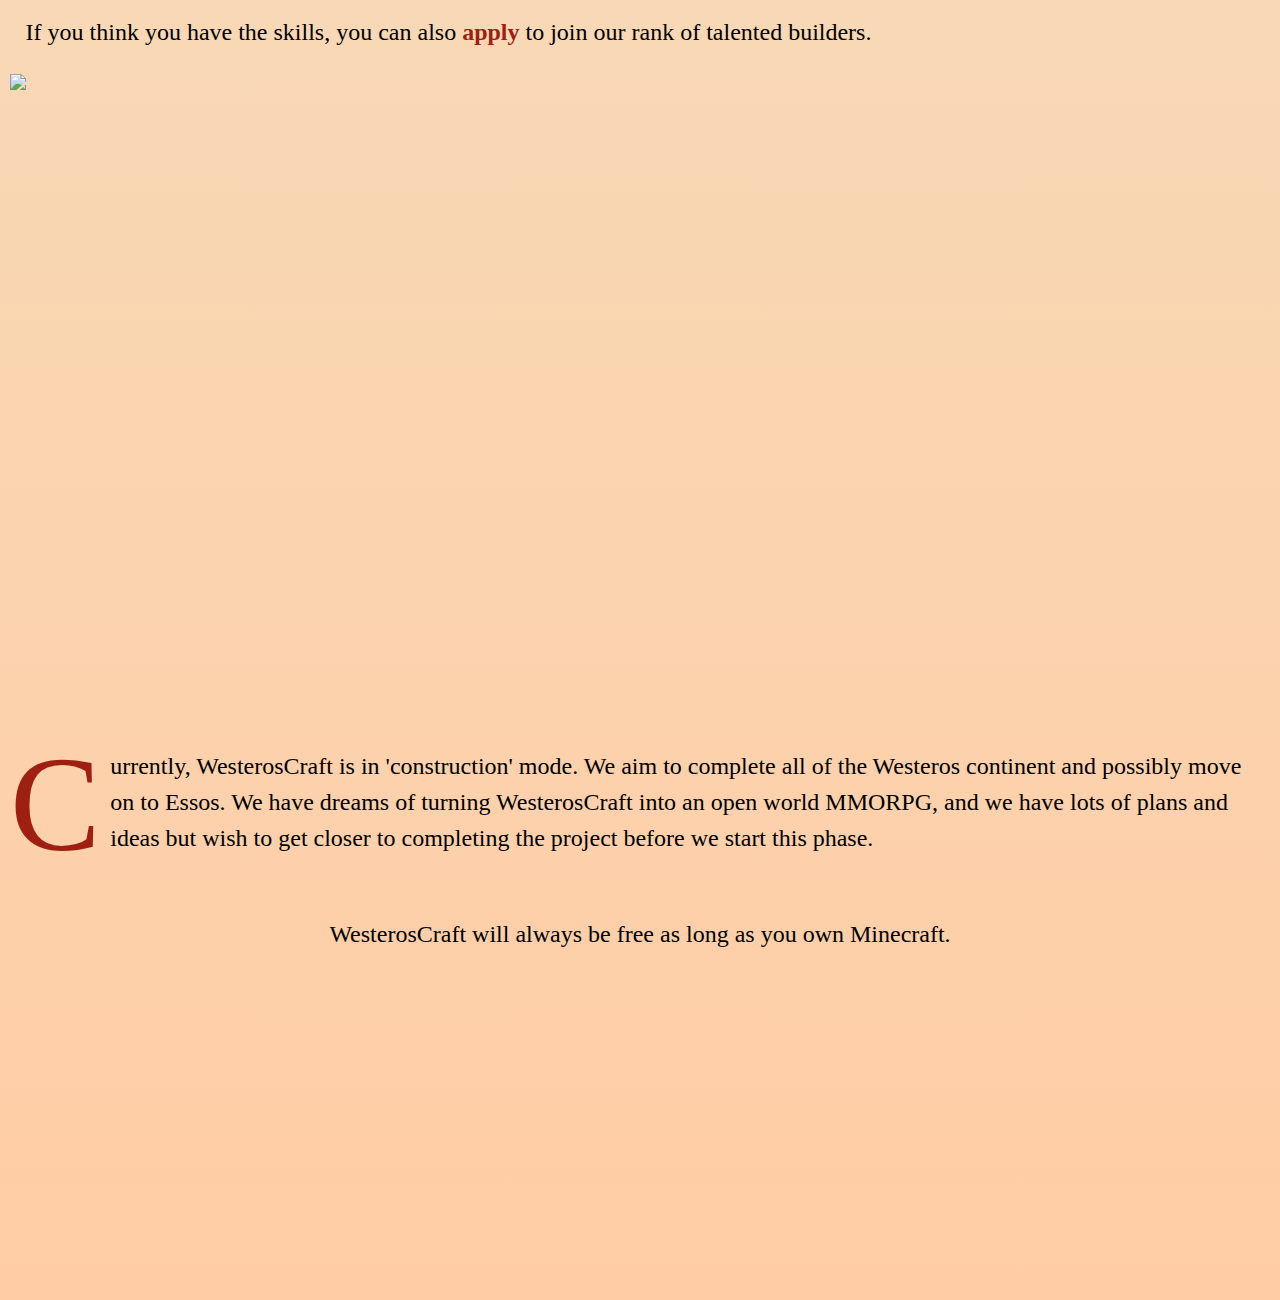
==== commit 24422c86: "adds grid system" ====
--- a/index.html
+++ b/index.html
@@ -13,9 +13,10 @@
 
     <meta charset="utf-8" />
     <meta name="viewport" content="width=device-width, initial-scale=1, shrink-to-fit=no" />
-    <link rel="stylesheet" type="text/css" href="./normalize.css" />
-    <link rel="stylesheet" type="text/css" href="./fullpage.css" />
-    <link rel="stylesheet" type="text/css" href="./styles.css" />
+    <link rel="stylesheet" type="text/css" href="./css/normalize.css" />
+    <link rel="stylesheet" type="text/css" href="./css/fullpage.css" />
+    <link rel="stylesheet" type="text/css" href="./css/styles.css" />
+    <link rel="stylesheet" href="https://cdnjs.cloudflare.com/ajax/libs/flexboxgrid/6.3.1/flexboxgrid.min.css" type="text/css" >
     
     <title>WesterosCraft</title>
   </head>
@@ -119,7 +120,7 @@
     </div>
 
     <div class="section" id="section1">
-      <div class="word-wrapper">
+      <div class="word-wrapper small">
         <p>
           <span class="dropcap">O</span>ur mission is to recreate the universe imagined by author George RR Martin in his fantasy series, A Song of Ice
           and Fire. Through the collaborative effort of thousands of community members, we have sought to create Westeros as accurately
@@ -133,63 +134,87 @@
         <h3>As Featured In</h3>
       </div>
       <div class="featured-items-wrapper">
-        <div class="featured-item"
-             style="background-image: url('https://westeroscraft.com/Assets/Time_Magazine_logo.svg.png')">
-        </div>
-        <div class="featured-item" 
-             style="background-image: url('https://westeroscraft.com/Assets/V_and_A_Museum-logo.com.png')">
-        </div>
-        <div class="featured-item"
-             style="background-image: url('https://westeroscraft.com/Assets/Wired_logo.svg.png')">
-        </div>
-        <div class="featured-item"
-             style="background-image: url('https://westeroscraft.com/Assets/rooster_teeth_logo.png')">
-        </div>
-        <div class="featured-item"
-             style="background-image: url('https://westeroscraft.com/Assets/Kotaku_logo.svg.png')">
-        </div>
+        <a class="featured-item" href="https://www.youtube.com/watch?v=WOZ6RjoNKbw">
+          <div class="featured-item"
+               style="background-image: url('https://westeroscraft.com/Assets/Time_Magazine_logo.svg.png')">
+          </div>
+        </a>
+        <a class="featured-item" href="https://www.vam.ac.uk/exhibitions/videogames">
+          <div class="featured-item" 
+               style="background-image: url('https://westeroscraft.com/Assets/V_and_A_Museum-logo.com.png')">
+          </div>
+        </a>
+        <a class="featured-item" href="https://www.wired.com/2013/03/westeroscraft-game-thrones-minecraft/">
+          <div class="featured-item"
+               style="background-image: url('https://westeroscraft.com/Assets/Wired_logo.svg.png')">
+          </div>
+        </a>
+        <a class="featured-item" href="https://www.youtube.com/watch?v=qdkCqv1Z5eY">
+          <div class="featured-item"
+               style="background-image: url('https://westeroscraft.com/Assets/rooster_teeth_logo.png')">
+          </div>
+        </a>
+        <a class="featured-item" href="https://kotaku.com/125-people-are-building-all-of-game-of-thrones-in-minec-1682368252">
+          <div class="featured-item"
+               style="background-image: url('https://westeroscraft.com/Assets/Kotaku_logo.svg.png')">
+          </div>
+        </a>
       </div>
 
     </div>
 
     <div class="section" id="section2">
       <div class="word-wrapper">
-        <p>
-          <span class="dropcap">W</span>ant to start exploring Westeros immediately? No problem! If you already own a Minecraft account, you can join WesterosCraft
-          and start exploring anytime. Since we have modified the base game so much, we have a custom launcher to streamline the process
-          of joining our server. Click here to learn more about the WesterosCraft custom launcher.
-        </p>
+        <div class="row">
+          <div class="center-content col-xs-12 col-sm-6">
+            <p>
+              <span class="dropcap">W</span>ant to start exploring Westeros immediately? No problem! If you already own a Minecraft account, you can join WesterosCraft
+              and start exploring anytime. <br><br>Since we have modified the base game so much, we have a custom launcher to streamline the process
+              of joining our server. <br><br> <a href="/launcher">Click here</a> to learn more about the WesterosCraft custom launcher.
+            </p>
+          </div>
+          <div class="center-content col-xs-12 col-sm-6">
+              <img src="https://westeroscraft.com/Assets/launcher.gif"/>
+          </div>
+        </div>
       </div>
     </div>
 
     <div class="section" id="section3">
       <div class="word-wrapper">
-        <p>
-          <span class="dropcap">W</span>esterosCraft revolves around our community and participating in the project is a predominately social experience.
-          We have contests, group builds and an active Discord. Be sure to join our ever growing forums and start participating anytime!
-          If you think you have the skills, you can also apply to join our rank of talented builders..
-        </p>
+        <div class="row">
+          <div class="center-content col-xs-12 col-sm-6">
+            <p>
+              <span class="dropcap">W</span>esterosCraft revolves around our community and participating in the project is a predominately social experience.
+              <br><br>We have contests, group builds and an active Discord. Be sure to join our ever growing forums and start participating anytime!
+              <br><br>If you think you have the skills, you can also <a href="https://westeroscraft.com/applicationform/types">apply</a> to join our rank of talented builders.
+            </p>
+          </div>
+          <div class="center-content col-xs-12 col-sm-6">
+            <img src="https://westeroscraft.com/Assets/comm.gif"/>
+          </div>
+        </div>
       </div>
     </div>
 
     <div class="section" id="section4">
-      <div class="word-wrapper">
+      <div class="word-wrapper small">
         <p>
           <span class="dropcap">C</span>urrently, WesterosCraft is in 'construction' mode. We aim to complete all of the Westeros continent and possibly
-          move on to Essos. We have dreams of turning WesterosCraft into an open world MMORPG, and we have lots of plans and ideas
-          but wish to get closer to completing the project before we start this phase. WesterosCraft will always be free as long as
-          you own Minecraft.
+          move on to Essos.  We have dreams of turning WesterosCraft into an open world MMORPG, and we have lots of plans and ideas
+          but wish to get closer to completing the project before we start this phase.<br><br> <p class="text-center">WesterosCraft will always be free as long as
+              you own Minecraft.</p>
         </p>
       </div>
     </div>
 
 </div>
     <script src="https://code.jquery.com/jquery-3.3.1.min.js" integrity="sha256-FgpCb/KJQlLNfOu91ta32o/NMZxltwRo8QtmkMRdAu8=" crossorigin="anonymous"></script>
-    <script type="text/javascript" src="./fullpage.js"></script>
-    <script type="text/javascript" src="./index.js"></script>
+    <script type="text/javascript" src="./js/fullpage.js"></script>
+    <script type="text/javascript" src="./js/index.js"></script>
     <script type="text/javascript">
         var myFullpage = new fullpage('#fullpage', {
-            licenseKey: 'null',
+            licenseKey: '10725C4C-DEE44B00-B911121B-985CC8C8',
             sectionsColor: ['#C63D0F', '#1BBC9B', '#7E8F7C'],
             anchors: ['firstPage', 'secondPage', '3rdPage', '4thPage'],
             fixedElements: '.header',
--- a/css/fullpage.css
+++ b/css/fullpage.css
@@ -0,0 +1,224 @@
+/*!
+ * fullPage 3.0.1
+ * https://github.com/alvarotrigo/fullPage.js
+ *
+ * @license GPLv3 for open source use only
+ * or Fullpage Commercial License for commercial use
+ * http://alvarotrigo.com/fullPage/pricing/
+ *
+ * Copyright (C) 2018 http://alvarotrigo.com/fullPage - A project by Alvaro Trigo
+ */
+html.fp-enabled,
+.fp-enabled body {
+    margin: 0;
+    padding: 0;
+    overflow:hidden;
+
+    /*Avoid flicker on slides transitions for mobile phones #336 */
+    -webkit-tap-highlight-color: rgba(0,0,0,0);
+}
+.fp-section {
+    position: relative;
+    -webkit-box-sizing: border-box; /* Safari<=5 Android<=3 */
+    -moz-box-sizing: border-box; /* <=28 */
+    box-sizing: border-box;
+}
+.fp-slide {
+    float: left;
+}
+.fp-slide, .fp-slidesContainer {
+    height: 100%;
+    display: block;
+}
+.fp-slides {
+    z-index:1;
+    height: 100%;
+    overflow: hidden;
+    position: relative;
+    -webkit-transition: all 0.3s ease-out; /* Safari<=6 Android<=4.3 */
+    transition: all 0.3s ease-out;
+}
+.fp-section.fp-table, .fp-slide.fp-table {
+    display: table;
+    table-layout:fixed;
+    width: 100%;
+}
+.fp-tableCell {
+    display: table-cell;
+    vertical-align: middle;
+    width: 100%;
+    height: 100%;
+}
+.fp-slidesContainer {
+    float: left;
+    position: relative;
+}
+.fp-controlArrow {
+    -webkit-user-select: none; /* webkit (safari, chrome) browsers */
+    -moz-user-select: none; /* mozilla browsers */
+    -khtml-user-select: none; /* webkit (konqueror) browsers */
+    -ms-user-select: none; /* IE10+ */
+    position: absolute;
+    z-index: 4;
+    top: 50%;
+    cursor: pointer;
+    width: 0;
+    height: 0;
+    border-style: solid;
+    margin-top: -38px;
+    -webkit-transform: translate3d(0,0,0);
+    -ms-transform: translate3d(0,0,0);
+    transform: translate3d(0,0,0);
+}
+.fp-controlArrow.fp-prev {
+    left: 15px;
+    width: 0;
+    border-width: 38.5px 34px 38.5px 0;
+    border-color: transparent #fff transparent transparent;
+}
+.fp-controlArrow.fp-next {
+    right: 15px;
+    border-width: 38.5px 0 38.5px 34px;
+    border-color: transparent transparent transparent #fff;
+}
+.fp-scrollable {
+    overflow: hidden;
+    position: relative;
+}
+.fp-scroller{
+    overflow: hidden;
+}
+.iScrollIndicator{
+    border: 0 !important;
+}
+.fp-notransition {
+    -webkit-transition: none !important;
+    transition: none !important;
+}
+#fp-nav {
+    position: fixed;
+    z-index: 100;
+    margin-top: -32px;
+    top: 50%;
+    opacity: 1;
+    -webkit-transform: translate3d(0,0,0);
+}
+#fp-nav.fp-right {
+    right: 17px;
+}
+#fp-nav.fp-left {
+    left: 17px;
+}
+.fp-slidesNav{
+    position: absolute;
+    z-index: 4;
+    opacity: 1;
+    -webkit-transform: translate3d(0,0,0);
+    -ms-transform: translate3d(0,0,0);
+    transform: translate3d(0,0,0);
+    left: 0 !important;
+    right: 0;
+    margin: 0 auto !important;
+}
+.fp-slidesNav.fp-bottom {
+    bottom: 17px;
+}
+.fp-slidesNav.fp-top {
+    top: 17px;
+}
+#fp-nav ul,
+.fp-slidesNav ul {
+  margin: 0;
+  padding: 0;
+}
+#fp-nav ul li,
+.fp-slidesNav ul li {
+    display: block;
+    width: 14px;
+    height: 13px;
+    margin: 7px;
+    position:relative;
+}
+.fp-slidesNav ul li {
+    display: inline-block;
+}
+#fp-nav ul li a,
+.fp-slidesNav ul li a {
+    display: block;
+    position: relative;
+    z-index: 1;
+    width: 100%;
+    height: 100%;
+    cursor: pointer;
+    text-decoration: none;
+}
+#fp-nav ul li a.active span,
+.fp-slidesNav ul li a.active span,
+#fp-nav ul li:hover a.active span,
+.fp-slidesNav ul li:hover a.active span{
+    height: 12px;
+    width: 12px;
+    margin: -6px 0 0 -6px;
+    border-radius: 100%;
+ }
+#fp-nav ul li a span,
+.fp-slidesNav ul li a span {
+    border-radius: 50%;
+    position: absolute;
+    z-index: 1;
+    height: 4px;
+    width: 4px;
+    border: 0;
+    background: #000;
+    left: 50%;
+    top: 50%;
+    margin: -2px 0 0 -2px;
+    -webkit-transition: all 0.1s ease-in-out;
+    -moz-transition: all 0.1s ease-in-out;
+    -o-transition: all 0.1s ease-in-out;
+    transition: all 0.1s ease-in-out;
+}
+#fp-nav ul li:hover a span,
+.fp-slidesNav ul li:hover a span{
+    width: 10px;
+    height: 10px;
+    margin: -5px 0px 0px -5px;
+}
+#fp-nav ul li .fp-tooltip {
+    position: absolute;
+    top: -2px;
+    color: #fff;
+    font-size: 14px;
+    font-family: arial, helvetica, sans-serif;
+    white-space: nowrap;
+    max-width: 220px;
+    overflow: hidden;
+    display: block;
+    opacity: 0;
+    width: 0;
+    cursor: pointer;
+}
+#fp-nav ul li:hover .fp-tooltip,
+#fp-nav.fp-show-active a.active + .fp-tooltip {
+    -webkit-transition: opacity 0.2s ease-in;
+    transition: opacity 0.2s ease-in;
+    width: auto;
+    opacity: 1;
+}
+#fp-nav ul li .fp-tooltip.fp-right {
+    right: 20px;
+}
+#fp-nav ul li .fp-tooltip.fp-left {
+    left: 20px;
+}
+.fp-auto-height.fp-section,
+.fp-auto-height .fp-slide,
+.fp-auto-height .fp-tableCell{
+    height: auto !important;
+}
+
+.fp-responsive .fp-auto-height-responsive.fp-section,
+.fp-responsive .fp-auto-height-responsive .fp-slide,
+.fp-responsive .fp-auto-height-responsive .fp-tableCell {
+    height: auto !important;
+}--- a/css/styles.css
+++ b/css/styles.css
@@ -0,0 +1,586 @@
+
+@font-face {
+  font-family: 'ringbearer';
+  src: url('https://westeroscraft.com/fonts/ringm___-webfont.eot');
+  src: url('https://westeroscraft.com/fonts/ringm___-webfont.eot?#iefix') format('embedded-opentype'),
+       url('https://westeroscraft.com/fonts/ringm___-webfont.woff2') format('woff2'),
+       url('https://westeroscraft.com/fonts/ringm___-webfont.woff') format('woff'),
+       url('https://westeroscraft.com/fonts/ringm___-webfont.ttf')  format('truetype'),
+       url('https://westeroscraft.com/fonts/ringm___-webfont.svg#ringbearermedium') format('svg');
+  font-weight: normal;
+  font-style: normal;
+}
+
+body {
+  min-height: 100%;
+}
+
+* {
+  box-sizing: border-box;
+}
+
+
+/*********************** Section Gradients ************************/
+
+#section1 {
+  background: -webkit-gradient(linear, top left, bottom left, from(#F1EADA), to(#f3e4cb));
+  background: -webkit-linear-gradient(#F1EADA, #f3e4cb);
+  background: linear-gradient(#F1EADA,#f3e4cb);
+}
+
+#section2 {
+  background: -webkit-gradient(linear, top left, bottom left, from(#f3e4cb), to(#f6dcbd));
+  background: -webkit-linear-gradient(#f3e4cb, #f6dcbd);
+  background: linear-gradient(#f3e4cb,#f6dcbd);
+}
+
+#section3 {
+  background: -webkit-gradient(linear, top left, bottom left, from(#f6dcbd), to(#fad5b0));
+  background: -webkit-linear-gradient(#f6dcbd, #fad5b0);
+  background: linear-gradient(#f6dcbd,#fad5b0);
+}
+
+#section4 {
+  background: -webkit-gradient(linear, top left, bottom left, from(#fad5b0), to(#ffcca5));
+  background: -webkit-linear-gradient(#fad5b0, #ffcca5);
+  background: linear-gradient(#fad5b0,#ffcca5);
+}
+
+
+#section0-launcher {
+  background: -webkit-gradient(linear, top left, bottom left, from(#F1EADA), to(#f3e4cb));
+  background: -webkit-linear-gradient(#F1EADA, #f3e4cb);
+  background: linear-gradient(#F1EADA,#f3e4cb);
+}
+
+#section0 .video {
+  position: absolute;
+  right: 0;
+  bottom: 0;
+  top: 0;
+  right: 0;
+  width: 100%;
+  height: 100%;
+  background-size: 100% 100%;
+  background-color: black;
+  background-image: /* our video */;
+  background-position: center center;
+  background-size: contain;
+  object-fit: cover;
+  z-index: 2;
+}
+
+#section0 .content {
+  display: flex;
+  flex-flow: column;
+  justify-content: center;
+  align-items: center;
+  position: relative;
+  z-index: 10;
+  width: 100%;
+  color: #f9f9f9;
+}
+
+.video-content {
+  left: 0%;
+  top: 0%;
+  height: 100vh;
+  width: 100%;
+  overflow: hidden;
+  position: absolute;
+}
+
+.video-content:before {
+  content: "";
+  position: absolute;
+  top: 0;
+  right: 0;
+  left: 0;
+  bottom: 0;
+  z-index: 5;
+  background: #7692BC;
+  opacity: .2;
+}
+
+
+#section0 .content h1 {
+  font-size: 10vw;
+  font-weight: inherit;
+  font-family: 'ringbearer', serif;
+  letter-spacing: .1em;
+  margin: .3em;
+  text-shadow: 0 1px 0 #ccc, 
+  0 2px 0 #c9c9c9,
+  0 3px 0 #bbb,
+  0 4px 0 #b9b9b9,
+  0 5px 0 #000,
+  0 6px 1px rgba(0,0,0,.1),
+  0 0 5px rgba(0,0,0,.1),
+  0 1px 3px rgba(0,0,0,.3),
+  0 3px 5px rgba(0,0,0,.2),
+  0 5px 10px rgba(0,0,0,.25),
+  0 10px 10px rgba(0,0,0,.2),
+  0 20px 20px rgba(0,0,0,.15);
+}
+
+@media screen and (min-width: 48em) {
+  #section0 .content h1 {
+    font-size: 8vw;
+    font-weight: inherit;
+    font-family: 'ringbearer', serif;
+    letter-spacing: .1em;
+    margin: .3em;
+    text-shadow: 0 1px 0 #ccc, 
+    0 2px 0 #c9c9c9,
+    0 3px 0 #bbb,
+    0 4px 0 #b9b9b9,
+    0 5px 0 #000,
+    0 6px 1px rgba(0,0,0,.1),
+    0 0 5px rgba(0,0,0,.1),
+    0 1px 3px rgba(0,0,0,.3),
+    0 3px 5px rgba(0,0,0,.2),
+    0 5px 10px rgba(0,0,0,.25),
+    0 10px 10px rgba(0,0,0,.2),
+    0 20px 20px rgba(0,0,0,.15);
+  }
+}
+
+#section0 .content h3 {
+  font-family: "Palatino Linotype", Palatino, serif;;
+  text-transform: uppercase;
+  font-size: 4vw;
+  font-weight: 400;
+  letter-spacing: 8px;
+}
+
+@media screen and (min-width: 48em) {
+  #section0 .content h3 {
+    font-family: "Palatino Linotype", Palatino, serif;;
+    text-transform: uppercase;
+    font-size: 2vw;
+    font-weight: 400;
+    letter-spacing: 8px;
+  }
+}
+
+.home-navigation {
+  display: none;
+}
+
+@media screen and (min-width:64em) {
+  .home-navigation {
+    position: fixed;
+    right: 0;
+    top: 0;
+    z-index: 3;
+    width: 100%;
+    display: flex;
+    height: 75px;
+    align-items: center;
+    z-index: 6;
+  }
+}
+
+.home-navigation:before {
+  opacity: 0;
+  content: "";
+  position: absolute;
+  background: #000;
+  width: 100%;
+  padding: 37.5px 0;
+  z-index: -2;
+  transition: opacity .35s ease-out;
+}
+
+.home-navigation .home-navbar {
+  margin-left: auto;
+}
+
+.navigation-show:before {
+  opacity: .6;
+}
+
+.home-navbar .navbar-link {
+  font: 1em "Palatino Linotype", Palatino;
+  font-weight: 400;
+  text-decoration: none;
+  padding: 0 20px;
+  color: #fff;
+  cursor: pointer;
+  text-transform: uppercase;
+  z-index: 50;
+}
+
+.home-navbar .navbar-link::after {
+  bottom: 5px;
+  height: 5px;
+  width: 0;
+  background: #9F1F12;
+  transition: all .5s cubic-bezier(0, 0, .2, 1);
+}
+
+.navbar-logo-wrapper {
+  position: absolute;
+  width: 50px;
+  height: 50px;
+  margin-left: 20px;
+  top: 12.5px;
+}
+
+.navbar-logo {
+  margin: 0;
+  width: 50px;
+  height: 50px;
+  background: url(https://westeroscraft.com/Assets/square_logo.png);
+  background-size: contain;
+  background-repeat: no-repeat;
+  transition: all .25s cubic-bezier(0, 0, .2, 1);
+}
+
+.fp-viewing-firstPage .fp-right ul li a span {
+  background: #fff !important;
+}
+
+#section1 .featured {
+  font-family: "Palatino Linotype", Palatino, serif;
+  text-transform: uppercase;
+  font-size: 32px;
+  font-weight: 400;
+  letter-spacing: 8px;
+  text-align: center;
+  color: #9F1F12;
+}
+
+  .word-wrapper {
+    margin: 0 auto;
+    max-width: 105em;
+    padding: 10px;
+  }
+
+  .word-wrapper p {
+    font-family: "Palatino Linotype", Palatino, serif;
+    font-size: 18px;
+    line-height: 32px;
+    text-align: left;
+  }
+
+  @media screen and (min-width: 48em) {
+    .word-wrapper p {
+      font-family: "Palatino Linotype", Palatino, serif;
+      font-size: 24px;
+      line-height: 36px;
+      text-align: left;
+    }
+  }
+
+.dropcap {
+  font-family: "Perpetua Titling Light", "Palatino Linotype", Palatino, serif;
+  display: block;
+  font-style: normal;
+  font-size: 7rem;
+  float: left;
+  margin: .08em .07em 0 0;
+  line-height: .67em;
+  color: #9F1F12;
+}
+
+
+  @media screen and (min-width: 48em) {
+    .dropcap {
+      font-family: "Perpetua Titling Light", "Palatino Linotype", Palatino, serif;
+      display: block;
+      font-style: normal;
+      font-size: 8.5rem;
+      float: left;
+      margin: .08em .07em 0 0;
+      line-height: .67em;
+      color: #9F1F12;
+    }
+  }
+
+  .button-container {
+    margin: 0 20px;
+  }
+  
+  .btn {
+    display: block;
+    height: 46px;
+    width: 162px;
+    position: relative;
+    overflow: hidden;
+    text-decoration: none;
+    text-transform: uppercase;
+    letter-spacing: 2px;
+    color: white;
+    font: 1em "Palatino Linotype", Palatino;
+    font-weight: 400;
+    text-align: center;
+  }
+
+  .btn:after {
+    position: absolute;
+    content: '';
+    display: inline-block;
+    background: #3bade3;
+    background: linear-gradient(45deg, #772522 0%, #d34f48 25%, #772522 51%, #9F1F12 100%);  
+    height: 46px;
+    width: 372px;
+    z-index: -1;
+    -webkit-transform: translateX(-280px);
+            transform: translateX(-280px);
+    transition: -webkit-transform 400ms ease-in;
+    transition: transform 400ms ease-in;
+    transition: transform 400ms ease-in, -webkit-transform 400ms ease-in;
+  }
+
+  .btn:hover:after {
+    -webkit-transform: translateX(-200px);
+            transform: translateX(-200px);
+  }
+
+  .btn span {
+    position: relative;
+    top: 12px;
+  }
+
+
+.featured-items-wrapper {
+  display: flex;
+  align-items: center;
+  flex-direction: column;
+  height: 25%;
+  margin: 0 auto;
+  max-width: 1136px;
+}
+
+  @media screen and (min-width: 48em) {
+    .featured-items-wrapper {
+      display: flex;
+      align-items: center;
+      flex-direction: row;
+      height: 10%;
+      margin: 0 auto;
+      max-width: 1136px;
+    }
+  }
+
+  .featured-items-wrapper .featured-item {
+    background-repeat: no-repeat;
+    background-size: contain;
+    background-position: center center;
+    width: 100%;
+    height: 100%;
+    margin: 0 20px;
+  }
+
+
+
+
+
+  .container a {
+    display: inline-block;
+    position: relative;
+    text-align: center;
+    color: #1abc9c;
+    text-decoration: none;
+    font-size: 20px;
+    overflow: hidden;
+    top: 5px;
+  }
+  .container a:after {
+    content: '';
+    position: absolute;
+    background: #1abc9c;
+    height: 2px;
+    width: 0%;
+    transform: translateX(-50%);
+    left: 50%;
+    bottom: 0;
+    transition: .35s ease;
+  }
+  .container a:hover:after, .container a:focus:after, .container a:active:after {
+    width: 100%;
+  }
+
+  .hamburger-container {
+    position: fixed;
+    display: block;
+    top: 25px;
+    right: 25px;
+    height: 27px;
+    width: 35px;
+    cursor: pointer;
+    z-index: 100;
+    transition: opacity .25s ease;
+  }
+  
+  @media screen and (min-width: 64em) {
+    .hamburger-container {
+      display: none;
+    }
+  }
+
+  .hamburger-container.active .top {
+    transform: translateY(11px) translateX(0) rotate(45deg);
+    background: #000;
+  }
+  .hamburger-container.active .middle {
+    opacity: 0;
+    background: #000;
+  }
+  .hamburger-container.active .bottom {
+    transform: translateY(-11px) translateX(0) rotate(-45deg);
+    background: #000;
+  }
+  .hamburger-container span {
+    background: #FFF;
+    border: none;
+    height: 5px;
+    width: 100%;
+    position: absolute;
+    top: 0;
+    left: 0;
+    transition: all .35s ease;
+    cursor: pointer;
+  }
+  .hamburger-container span:nth-of-type(2) {
+    top: 11px;
+  }
+  .hamburger-container span:nth-of-type(3) {
+    top: 22px;
+  }
+  
+  .overlay {
+    position: fixed;
+    background: #ffffff;
+    top: 0;
+    left: 0;
+    width: 100%;
+    height: 0%;
+    opacity: 0;
+    visibility: hidden;
+    transition: opacity .35s, visibility .35s, height .35s;
+    overflow: hidden;
+    z-index: 50;
+  }
+
+  .overlay.open {
+    opacity: 1;
+    visibility: visible;
+    height: 100%;
+  }
+
+  .overlay.open li {
+    animation: fadeInRight .5s ease forwards;
+    animation-delay: .35s;
+  }
+  .overlay.open li:nth-of-type(2) {
+    animation-delay: .4s;
+  }
+  .overlay.open li:nth-of-type(3) {
+    animation-delay: .45s;
+  }
+  .overlay.open li:nth-of-type(4) {
+    animation-delay: .50s;
+  }
+  .overlay.open li:nth-of-type(5) {
+    animation-delay: .55s;
+  }
+  .overlay.open li:nth-of-type(6) {
+    animation-delay: .55s;
+  }
+  .overlay.open li:nth-of-type(7) {
+    animation-delay: .60s;
+  }
+  .overlay nav {
+    position: relative;
+    height: 70%;
+    top: 50%;
+    transform: translateY(-50%);
+    font-size: 50px;
+    font-family: 'Varela Round', serif;
+    font-weight: 400;
+    text-align: left;
+    margin-left: 15%;
+  }
+  .overlay ul {
+    list-style: none;
+    padding: 0;
+    margin: 0 auto;
+    display: inline-block;
+    position: relative;
+    height: 100%;
+  }
+  .overlay ul li {
+    display: block;
+    height: 25%;
+    height: calc(100% / 7);
+    min-height: 50px;
+    position: relative;
+    opacity: 0;
+  }
+  .overlay ul li a {
+    display: block;
+    position: relative;
+    color: #000000;
+    text-decoration: none;
+    overflow: hidden;
+  }
+  .overlay ul li a:hover:after, .overlay ul li a:focus:after, .overlay ul li a:active:after {
+    width: 100%;
+  }
+  .overlay ul li a:after {
+    content: '';
+    position: absolute;
+    bottom: 0;
+    left: 50%;
+    width: 0%;
+    transform: translateX(-50%);
+    height: 3px;
+    background: #9F1F12;
+    transition: .35s;
+  }
+  
+  .word-wrapper img {
+    width: 100%;
+    height: auto;
+  }
+
+  .word-wrapper p a {
+    text-decoration: none;
+    color: #9F1F12;
+    transition: .35s;
+    font-weight: 600;
+  }
+
+  .word-wrapper p a:hover {
+    color: #772522;
+  }
+  
+  .word-wrapper.small {
+    max-width: 80rem;
+  }
+
+.row .center-content {
+  display: flex;
+  align-items: center;
+  justify-content: center;
+}
+
+.text-center {
+  text-align: center !important;
+}
+
+
+/*********************** Animations ************************/
+
+@keyframes fadeInRight {
+  0% {
+    opacity: 0;
+    left: 20%;
+  }
+  100% {
+    opacity: 1;
+    left: 0;
+  }
+}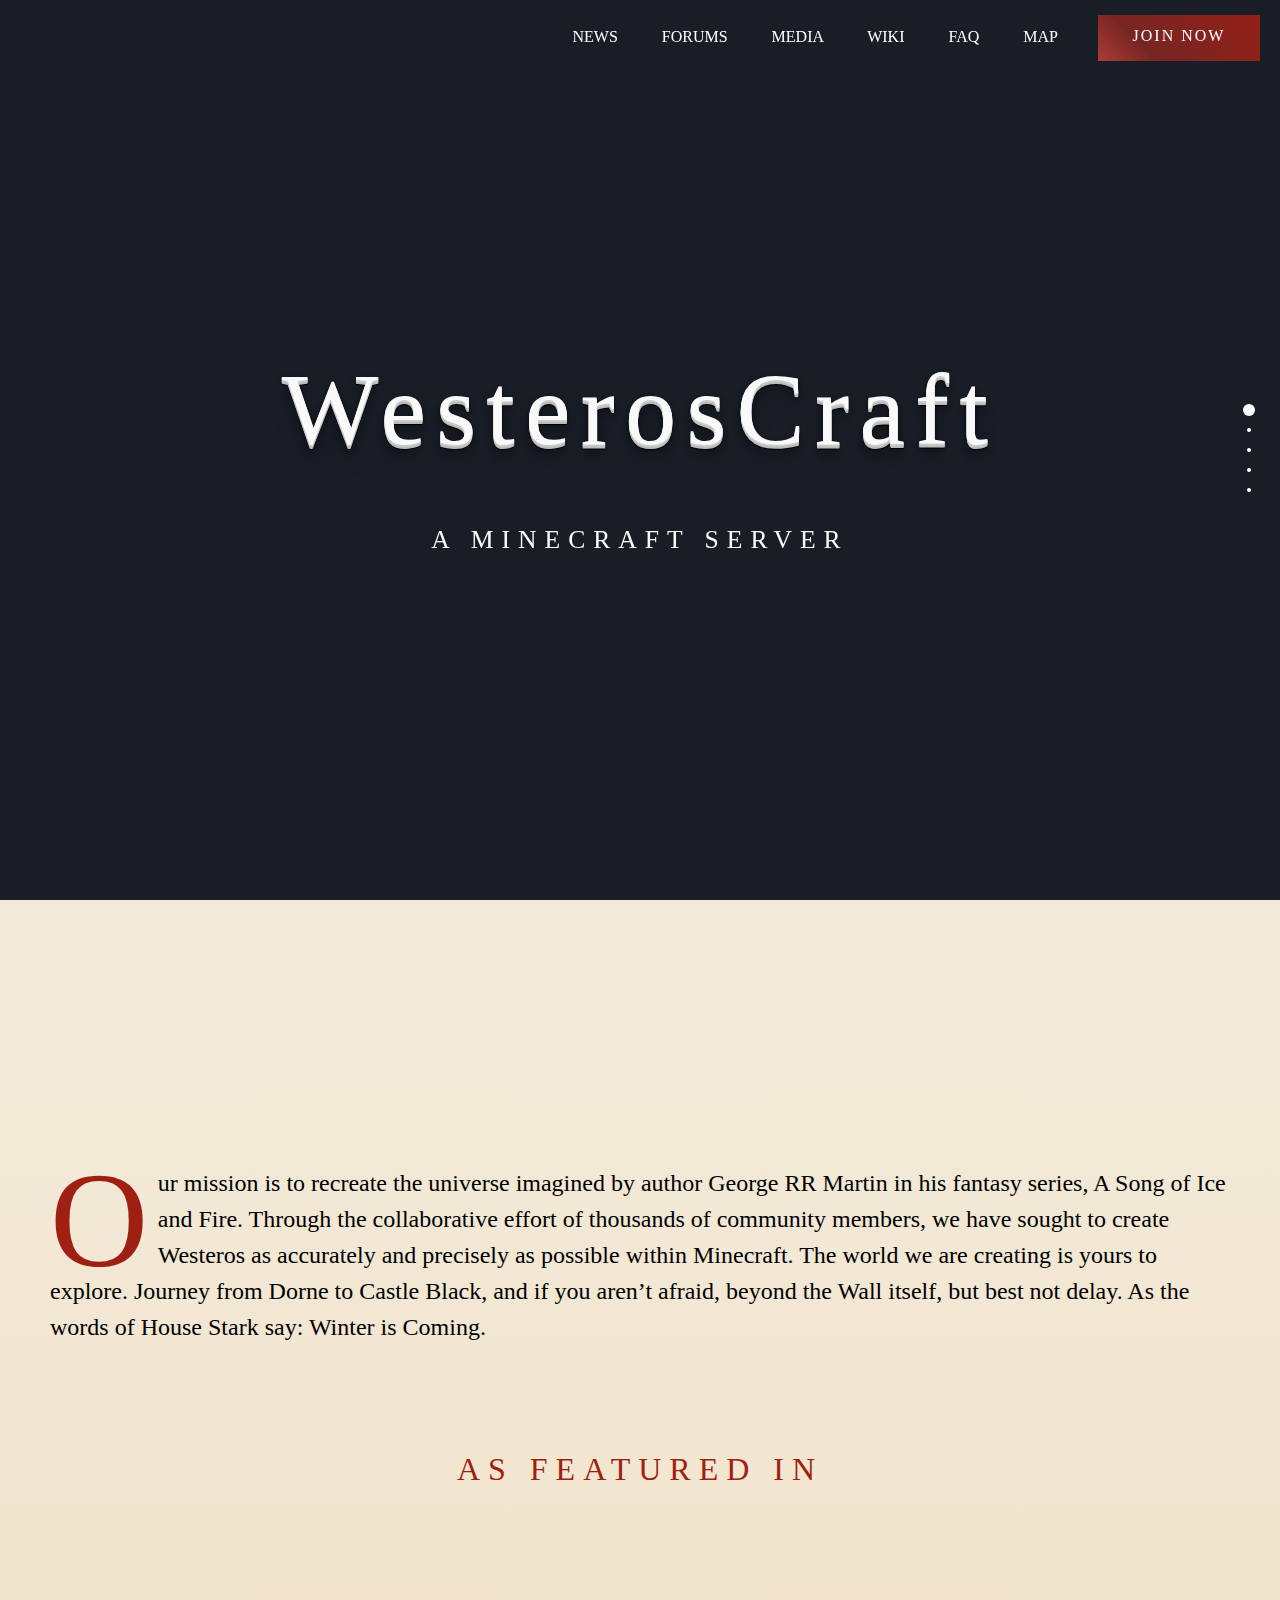
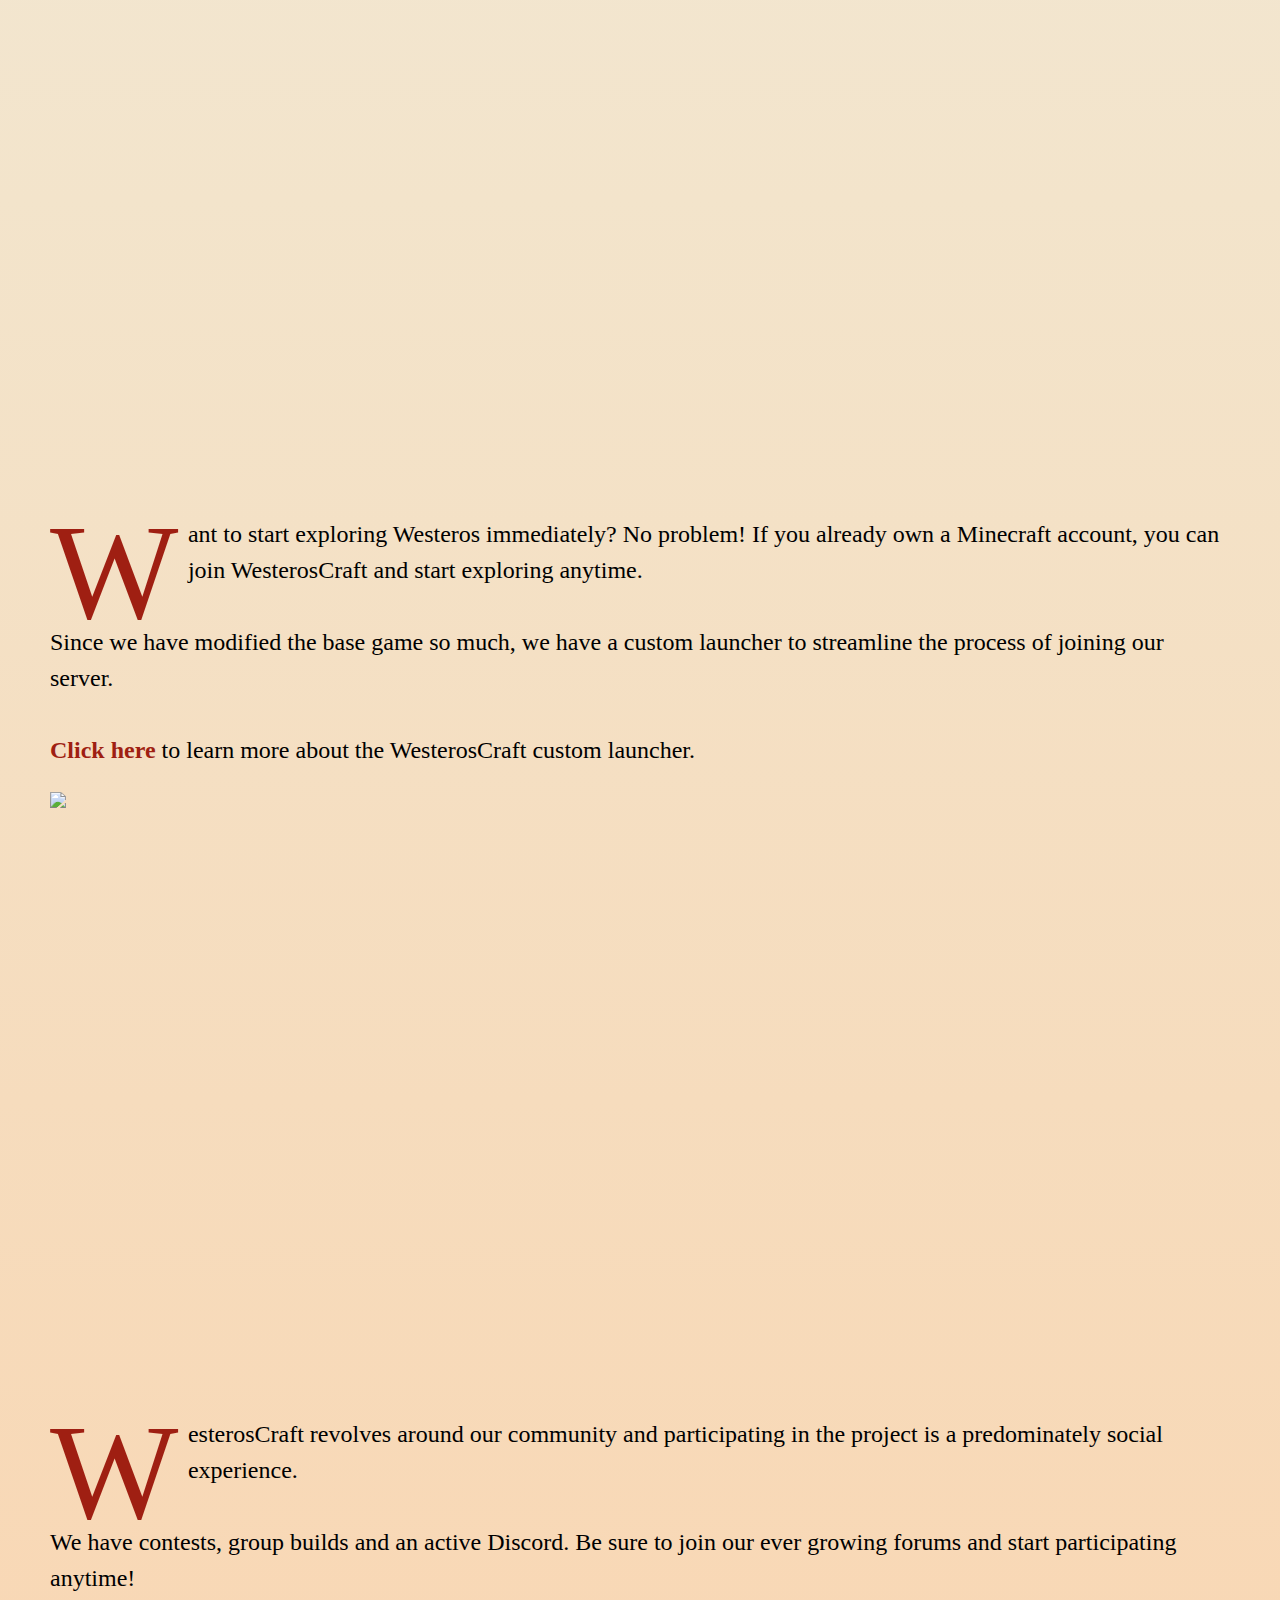
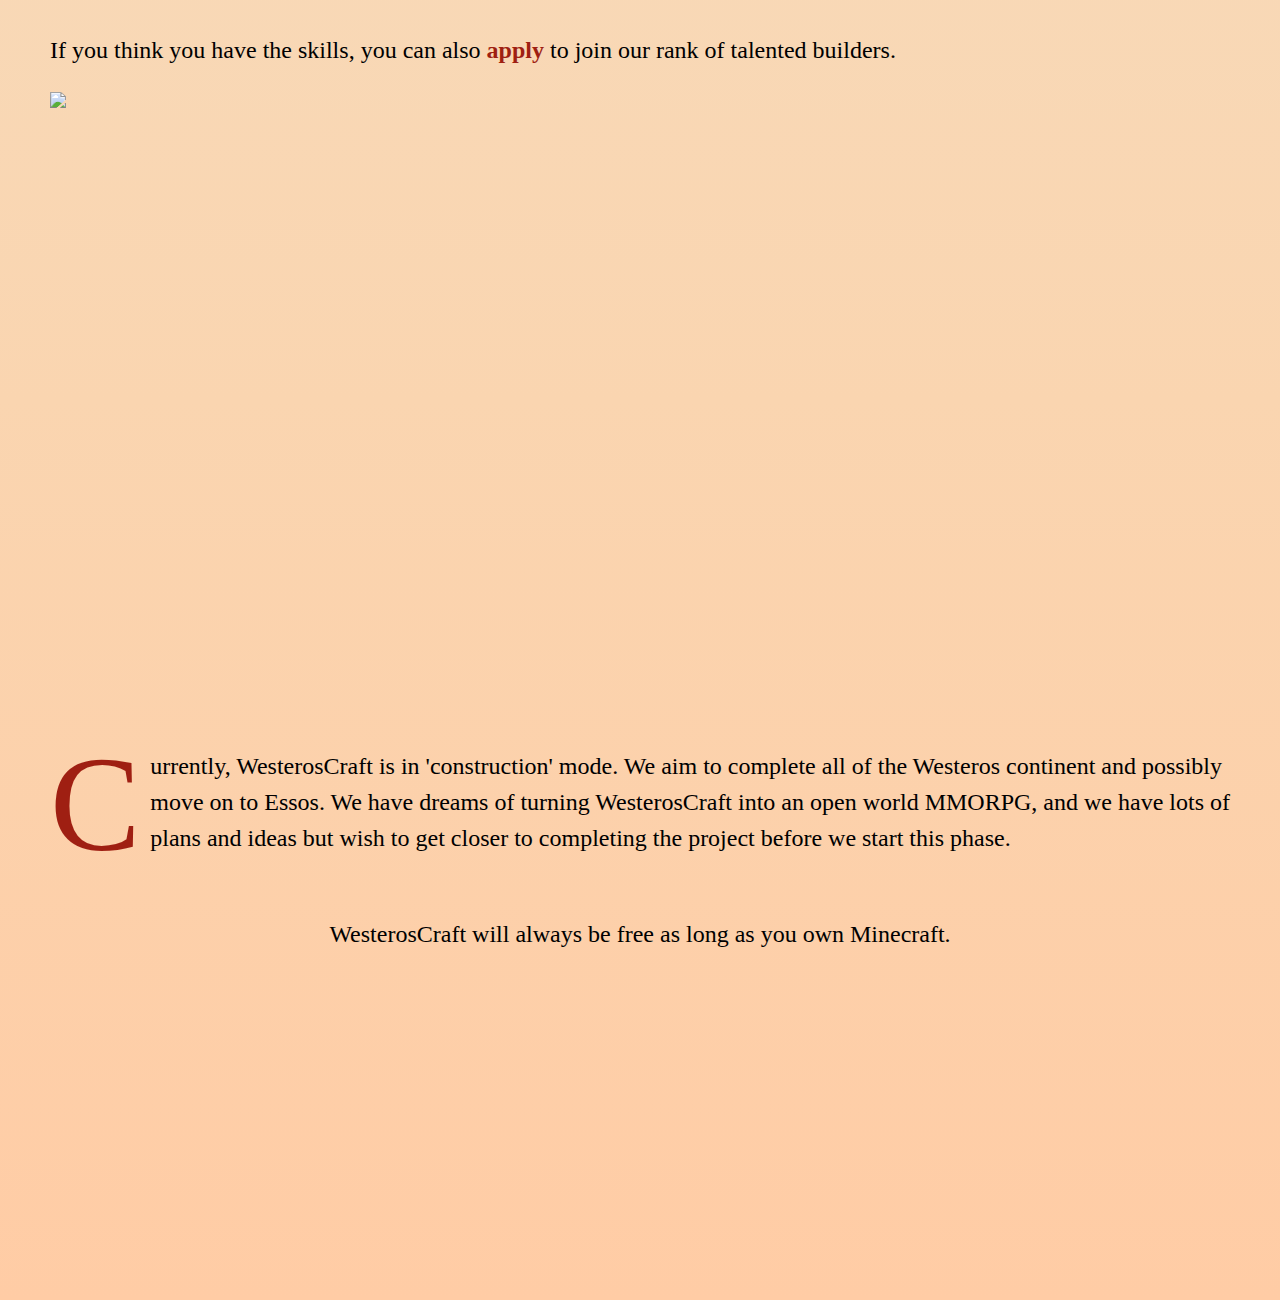
==== commit d3203ea3: "adds download script" ====
--- a/index.html
+++ b/index.html
@@ -1,131 +1,137 @@
 <!DOCTYPE html>
 <html lang="en">
-  <head>
-    <!-- Global site tag (gtag.js) - Google Analytics -->
-    <script async src="https://www.googletagmanager.com/gtag/js?id=UA-33220222-1"></script>
-    <script>
-      window.dataLayer = window.dataLayer || [];
-      function gtag(){dataLayer.push(arguments);}
-      gtag('js', new Date());
-
-      gtag('config', 'UA-33220222-1');
-    </script>
-
-    <meta charset="utf-8" />
-    <meta name="viewport" content="width=device-width, initial-scale=1, shrink-to-fit=no" />
-    <link rel="stylesheet" type="text/css" href="./css/normalize.css" />
-    <link rel="stylesheet" type="text/css" href="./css/fullpage.css" />
-    <link rel="stylesheet" type="text/css" href="./css/styles.css" />
-    <link rel="stylesheet" href="https://cdnjs.cloudflare.com/ajax/libs/flexboxgrid/6.3.1/flexboxgrid.min.css" type="text/css" >
-    
-    <title>WesterosCraft</title>
-  </head>
-  <body>
-    <noscript>
-      You need to enable JavaScript to run this app.
-    </noscript>
-
-    <div class="home-navigation">
-        <div class="left-menu">
-          <a href="https://www.westeroscraft.com/" class="navbar-logo-wrapper">
-            <figure class="navbar-logo"></figure>
-          </a>
-        </div>
-        <nav class="home-navbar">
+
+<head>
+  <!-- Global site tag (gtag.js) - Google Analytics -->
+  <script async src="https://www.googletagmanager.com/gtag/js?id=UA-33220222-1"></script>
+  <script>
+    window.dataLayer = window.dataLayer || [];
+
+    function gtag() {
+      dataLayer.push(arguments);
+    }
+    gtag('js', new Date());
+
+    gtag('config', 'UA-33220222-1');
+  </script>
+
+  <meta charset="utf-8" />
+  <meta name="viewport" content="width=device-width, initial-scale=1, shrink-to-fit=no" />
+  <link rel="stylesheet" type="text/css" href="./css/normalize.css" />
+  <link rel="stylesheet" type="text/css" href="./css/fullpage.css" />
+  <link rel="stylesheet" type="text/css" href="./css/styles.css" />
+  <link rel="stylesheet" href="https://cdnjs.cloudflare.com/ajax/libs/flexboxgrid/6.3.1/flexboxgrid.min.css" type="text/css">
+
+  <title>WesterosCraft</title>
+</head>
+
+<body>
+  <noscript>
+    You need to enable JavaScript to run this app.
+  </noscript>
+
+  <div class="home-navigation">
+    <div class="left-menu">
+      <a href="https://www.westeroscraft.com/" class="navbar-logo-wrapper">
+        <figure class="navbar-logo"></figure>
+      </a>
+    </div>
+    <nav class="home-navbar">
+      <a href="https://westeroscraft.com/articles/" class="navbar-link">
+        News
+      </a>
+      <a href="https://westeroscraft.com/forum/" class="navbar-link">
+        Forums
+      </a>
+      <a href="https://westeroscraft.com/media/" class="navbar-link">
+        Media
+      </a>
+      <a href="https://westeroscraft.com/wiki/" class="navbar-link">
+        Wiki
+      </a>
+      <a href="https://westeroscraft.com/faq/" class="navbar-link">
+        FAQ
+      </a>
+      <a href="http://mc.westeroscraft.com/" class="navbar-link">
+        Map
+      </a>
+    </nav>
+    <div class="button-container">
+      <a href="http://www.westeroscraft.com/launcher" class="btn">
+        <span>Join Now</span>
+      </a>
+    </div>
+  </div>
+  <div class="hamburger-container" id="toggle">
+    <span class="top"></span>
+    <span class="middle"></span>
+    <span class="bottom"></span>
+  </div>
+  <div class="overlay" id="overlay">
+    <nav class="overlay-menu">
+      <ul>
+        <li>
+          <a href="/" class="navbar-link">
+            Home
+          </a>
+        </li>
+        <li>
           <a href="https://westeroscraft.com/articles/" class="navbar-link">
             News
           </a>
+        </li>
+        <li>
           <a href="https://westeroscraft.com/forum/" class="navbar-link">
             Forums
           </a>
+        </li>
+        <li>
           <a href="https://westeroscraft.com/media/" class="navbar-link">
             Media
           </a>
+        </li>
+        <li>
           <a href="https://westeroscraft.com/wiki/" class="navbar-link">
             Wiki
           </a>
+        </li>
+        <li>
           <a href="https://westeroscraft.com/faq/" class="navbar-link">
             FAQ
           </a>
+        </li>
+        <li>
           <a href="http://mc.westeroscraft.com/" class="navbar-link">
             Map
           </a>
-        </nav>
-        <div class="button-container">
-          <a href="http://www.westeroscraft.com/launcher" class="btn">
-            <span>Join Now</span>
-          </a>
-        </div>
-      </div>
-      <div class="hamburger-container" id="toggle">
-        <span class="top"></span>
-        <span class="middle"></span>
-        <span class="bottom"></span>
-      </div>
-      <div class="overlay" id="overlay">
-        <nav class="overlay-menu">
-          <ul>
-            <li>
-              <a href="/" class="navbar-link">
-                Home
-              </a>
-            </li>
-            <li>
-              <a href="https://westeroscraft.com/articles/" class="navbar-link">
-                News
-              </a>
-            </li>
-            <li>
-              <a href="https://westeroscraft.com/forum/" class="navbar-link">
-                Forums
-              </a>
-            </li>
-            <li>
-              <a href="https://westeroscraft.com/media/" class="navbar-link">
-                Media
-              </a>
-            </li>
-            <li>
-              <a href="https://westeroscraft.com/wiki/" class="navbar-link">
-                Wiki
-              </a>
-            </li>
-            <li>
-              <a href="https://westeroscraft.com/faq/" class="navbar-link">
-                FAQ
-              </a>
-            </li>
-            <li>
-              <a href="http://mc.westeroscraft.com/" class="navbar-link">
-                Map
-              </a>
-            </li>
-          </ul>
-        </nav>
-      </div>
-
-   <div id="fullpage">
+        </li>
+      </ul>
+    </nav>
+  </div>
+
+  <div id="fullpage" class="homepage">
     <div class="section intro" id="section0">
-     
+
       <div class="video-content">
         <video class="video" loop muted data-autoplay>
           <source src="https://westeroscraft.com/videos/test.mp4" type="video/mp4">
         </video>
       </div>
-        <div class="content">
-          <h1>WesterosCraft</h1>
-          <h3>A Minecraft Server</h3>
-        </div>
-  
+      <div class="content">
+        <h1>WesterosCraft</h1>
+        <h3>A Minecraft Server</h3>
+      </div>
+
     </div>
 
     <div class="section" id="section1">
       <div class="word-wrapper small">
         <p>
-          <span class="dropcap">O</span>ur mission is to recreate the universe imagined by author George RR Martin in his fantasy series, A Song of Ice
-          and Fire. Through the collaborative effort of thousands of community members, we have sought to create Westeros as accurately
-          and precisely as possible within Minecraft. The world we are creating is yours to explore. Journey from Dorne to Castle
-          Black, and if you aren’t afraid, beyond the Wall itself, but best not delay. As the words of House Stark say:
+          <span class="dropcap">O</span>ur mission is to recreate the universe imagined by author George RR Martin in his fantasy series, A Song
+          of Ice and Fire. Through the collaborative effort of thousands of community members, we have sought to create Westeros
+          as accurately and precisely as possible within Minecraft. The world we are creating is yours to explore. Journey
+          from Dorne to Castle Black, and if you aren’t afraid, beyond the Wall itself, but best not delay. As the words
+          of House Stark say:
           <span class="winter">Winter is Coming</span>.
         </p>
       </div>
@@ -135,28 +141,23 @@
       </div>
       <div class="featured-items-wrapper">
         <a class="featured-item" href="https://www.youtube.com/watch?v=WOZ6RjoNKbw">
-          <div class="featured-item"
-               style="background-image: url('https://westeroscraft.com/Assets/Time_Magazine_logo.svg.png')">
+          <div class="featured-item" style="background-image: url('https://westeroscraft.com/Assets/Time_Magazine_logo.svg.png')">
           </div>
         </a>
         <a class="featured-item" href="https://www.vam.ac.uk/exhibitions/videogames">
-          <div class="featured-item" 
-               style="background-image: url('https://westeroscraft.com/Assets/V_and_A_Museum-logo.com.png')">
+          <div class="featured-item" style="background-image: url('https://westeroscraft.com/Assets/V_and_A_Museum-logo.com.png')">
           </div>
         </a>
         <a class="featured-item" href="https://www.wired.com/2013/03/westeroscraft-game-thrones-minecraft/">
-          <div class="featured-item"
-               style="background-image: url('https://westeroscraft.com/Assets/Wired_logo.svg.png')">
+          <div class="featured-item" style="background-image: url('https://westeroscraft.com/Assets/Wired_logo.svg.png')">
           </div>
         </a>
         <a class="featured-item" href="https://www.youtube.com/watch?v=qdkCqv1Z5eY">
-          <div class="featured-item"
-               style="background-image: url('https://westeroscraft.com/Assets/rooster_teeth_logo.png')">
+          <div class="featured-item" style="background-image: url('https://westeroscraft.com/Assets/rooster_teeth_logo.png')">
           </div>
         </a>
         <a class="featured-item" href="https://kotaku.com/125-people-are-building-all-of-game-of-thrones-in-minec-1682368252">
-          <div class="featured-item"
-               style="background-image: url('https://westeroscraft.com/Assets/Kotaku_logo.svg.png')">
+          <div class="featured-item" style="background-image: url('https://westeroscraft.com/Assets/Kotaku_logo.svg.png')">
           </div>
         </a>
       </div>
@@ -168,13 +169,18 @@
         <div class="row">
           <div class="center-content col-xs-12 col-sm-6">
             <p>
-              <span class="dropcap">W</span>ant to start exploring Westeros immediately? No problem! If you already own a Minecraft account, you can join WesterosCraft
-              and start exploring anytime. <br><br>Since we have modified the base game so much, we have a custom launcher to streamline the process
-              of joining our server. <br><br> <a href="/launcher">Click here</a> to learn more about the WesterosCraft custom launcher.
+              <span class="dropcap">W</span>ant to start exploring Westeros immediately? No problem! If you already own a Minecraft account, you
+              can join WesterosCraft and start exploring anytime.
+              <br>
+              <br>Since we have modified the base game so much, we have a custom launcher to streamline the process of joining
+              our server.
+              <br>
+              <br>
+              <a href="/launcher">Click here</a> to learn more about the WesterosCraft custom launcher.
             </p>
           </div>
           <div class="center-content col-xs-12 col-sm-6">
-              <img src="https://westeroscraft.com/Assets/launcher.gif"/>
+            <img src="https://westeroscraft.com/Assets/launcher.gif" />
           </div>
         </div>
       </div>
@@ -185,13 +191,18 @@
         <div class="row">
           <div class="center-content col-xs-12 col-sm-6">
             <p>
-              <span class="dropcap">W</span>esterosCraft revolves around our community and participating in the project is a predominately social experience.
-              <br><br>We have contests, group builds and an active Discord. Be sure to join our ever growing forums and start participating anytime!
-              <br><br>If you think you have the skills, you can also <a href="https://westeroscraft.com/applicationform/types">apply</a> to join our rank of talented builders.
+              <span class="dropcap">W</span>esterosCraft revolves around our community and participating in the project is a predominately social
+              experience.
+              <br>
+              <br>We have contests, group builds and an active Discord. Be sure to join our ever growing forums and start participating
+              anytime!
+              <br>
+              <br>If you think you have the skills, you can also
+              <a href="https://westeroscraft.com/applicationform/types">apply</a> to join our rank of talented builders.
             </p>
           </div>
           <div class="center-content col-xs-12 col-sm-6">
-            <img src="https://westeroscraft.com/Assets/comm.gif"/>
+            <img src="https://westeroscraft.com/Assets/comm.gif" />
           </div>
         </div>
       </div>
@@ -200,33 +211,31 @@
     <div class="section" id="section4">
       <div class="word-wrapper small">
         <p>
-          <span class="dropcap">C</span>urrently, WesterosCraft is in 'construction' mode. We aim to complete all of the Westeros continent and possibly
-          move on to Essos.  We have dreams of turning WesterosCraft into an open world MMORPG, and we have lots of plans and ideas
-          but wish to get closer to completing the project before we start this phase.<br><br> <p class="text-center">WesterosCraft will always be free as long as
-              you own Minecraft.</p>
+          <span class="dropcap">C</span>urrently, WesterosCraft is in 'construction' mode. We aim to complete all of the Westeros continent and
+          possibly move on to Essos. We have dreams of turning WesterosCraft into an open world MMORPG, and we have lots
+          of plans and ideas but wish to get closer to completing the project before we start this phase.
+          <br>
+          <br>
+          <p class="text-center">WesterosCraft will always be free as long as you own Minecraft.</p>
         </p>
       </div>
     </div>
 
-</div>
-    <script src="https://code.jquery.com/jquery-3.3.1.min.js" integrity="sha256-FgpCb/KJQlLNfOu91ta32o/NMZxltwRo8QtmkMRdAu8=" crossorigin="anonymous"></script>
-    <script type="text/javascript" src="./js/fullpage.js"></script>
-    <script type="text/javascript" src="./js/index.js"></script>
-    <script type="text/javascript">
-        var myFullpage = new fullpage('#fullpage', {
-            licenseKey: '10725C4C-DEE44B00-B911121B-985CC8C8',
-            sectionsColor: ['#C63D0F', '#1BBC9B', '#7E8F7C'],
-            anchors: ['firstPage', 'secondPage', '3rdPage', '4thPage'],
-            fixedElements: '.header',
-            css3: true,
-            navigation: true,
-            navigationPosition: 'right',
-            responsiveWidth: 1100,
-            scrollBar: true
-        });
-    </script>
-  </body>
-</html>
-
-
-
+  </div>
+  <script src="https://code.jquery.com/jquery-3.3.1.min.js" integrity="sha256-FgpCb/KJQlLNfOu91ta32o/NMZxltwRo8QtmkMRdAu8="
+    crossorigin="anonymous"></script>
+  <script type="text/javascript" src="./js/fullpage.js"></script>
+  <script type="text/javascript" src="./js/index.js"></script>
+  <script type="text/javascript">
+    var myFullpage = new fullpage('#fullpage', {
+      licenseKey: '10725C4C-DEE44B00-B911121B-985CC8C8',
+      anchors: ['home', 'about', 'launcher', 'community', 'future'],
+      fixedElements: '.header',
+      navigation: true,
+      navigationPosition: 'right',
+      scrollBar: true,
+    });
+  </script>
+</body>
+
+</html>--- a/css/styles.css
+++ b/css/styles.css
@@ -1,12 +1,10 @@
+/*********************** Global ************************/
+
 
 @font-face {
   font-family: 'ringbearer';
   src: url('https://westeroscraft.com/fonts/ringm___-webfont.eot');
-  src: url('https://westeroscraft.com/fonts/ringm___-webfont.eot?#iefix') format('embedded-opentype'),
-       url('https://westeroscraft.com/fonts/ringm___-webfont.woff2') format('woff2'),
-       url('https://westeroscraft.com/fonts/ringm___-webfont.woff') format('woff'),
-       url('https://westeroscraft.com/fonts/ringm___-webfont.ttf')  format('truetype'),
-       url('https://westeroscraft.com/fonts/ringm___-webfont.svg#ringbearermedium') format('svg');
+  src: url('https://westeroscraft.com/fonts/ringm___-webfont.eot?#iefix') format('embedded-opentype'), url('https://westeroscraft.com/fonts/ringm___-webfont.woff2') format('woff2'), url('https://westeroscraft.com/fonts/ringm___-webfont.woff') format('woff'), url('https://westeroscraft.com/fonts/ringm___-webfont.ttf') format('truetype'), url('https://westeroscraft.com/fonts/ringm___-webfont.svg#ringbearermedium') format('svg');
   font-weight: normal;
   font-style: normal;
 }
@@ -19,39 +17,72 @@
   box-sizing: border-box;
 }
 
+::-webkit-scrollbar{
+  display:none;
+}
+
+h1 {
+  font-family: "Palatino Linotype", Palatino, serif;
+  font-size: 50px;
+  font-weight: inherit;
+  letter-spacing: .1em;
+ }
+
+ h2 {
+  font-family: "Palatino Linotype", Palatino, serif;
+  font-size: 40px;
+  font-weight: inherit;
+  letter-spacing: .1em;
+ }
+
+ h3 {
+  font-family: "Palatino Linotype", Palatino, serif;
+  font-size: 32px;
+  font-weight: inherit;
+ }
+
+ p {
+  font-family: "Palatino Linotype", Palatino, serif;
+  font-size: 20px;
+  line-height: 20px;
+  text-align: left;
+ }
 
 /*********************** Section Gradients ************************/
 
 #section1 {
   background: -webkit-gradient(linear, top left, bottom left, from(#F1EADA), to(#f3e4cb));
   background: -webkit-linear-gradient(#F1EADA, #f3e4cb);
-  background: linear-gradient(#F1EADA,#f3e4cb);
+  background: linear-gradient(#F1EADA, #f3e4cb);
 }
 
 #section2 {
   background: -webkit-gradient(linear, top left, bottom left, from(#f3e4cb), to(#f6dcbd));
   background: -webkit-linear-gradient(#f3e4cb, #f6dcbd);
-  background: linear-gradient(#f3e4cb,#f6dcbd);
+  background: linear-gradient(#f3e4cb, #f6dcbd);
 }
 
 #section3 {
   background: -webkit-gradient(linear, top left, bottom left, from(#f6dcbd), to(#fad5b0));
   background: -webkit-linear-gradient(#f6dcbd, #fad5b0);
-  background: linear-gradient(#f6dcbd,#fad5b0);
+  background: linear-gradient(#f6dcbd, #fad5b0);
 }
 
 #section4 {
   background: -webkit-gradient(linear, top left, bottom left, from(#fad5b0), to(#ffcca5));
   background: -webkit-linear-gradient(#fad5b0, #ffcca5);
-  background: linear-gradient(#fad5b0,#ffcca5);
-}
-
+  background: linear-gradient(#fad5b0, #ffcca5);
+}
 
 #section0-launcher {
   background: -webkit-gradient(linear, top left, bottom left, from(#F1EADA), to(#f3e4cb));
   background: -webkit-linear-gradient(#F1EADA, #f3e4cb);
-  background: linear-gradient(#F1EADA,#f3e4cb);
-}
+  background: linear-gradient(#F1EADA, #f3e4cb);
+}
+
+/*********************** Home Page Styles ************************/
+
+
 
 #section0 .video {
   position: absolute;
@@ -62,8 +93,7 @@
   width: 100%;
   height: 100%;
   background-size: 100% 100%;
-  background-color: black;
-  background-image: /* our video */;
+  background-color: #000000;
   background-position: center center;
   background-size: contain;
   object-fit: cover;
@@ -102,25 +132,13 @@
   opacity: .2;
 }
 
-
 #section0 .content h1 {
   font-size: 10vw;
   font-weight: inherit;
   font-family: 'ringbearer', serif;
   letter-spacing: .1em;
   margin: .3em;
-  text-shadow: 0 1px 0 #ccc, 
-  0 2px 0 #c9c9c9,
-  0 3px 0 #bbb,
-  0 4px 0 #b9b9b9,
-  0 5px 0 #000,
-  0 6px 1px rgba(0,0,0,.1),
-  0 0 5px rgba(0,0,0,.1),
-  0 1px 3px rgba(0,0,0,.3),
-  0 3px 5px rgba(0,0,0,.2),
-  0 5px 10px rgba(0,0,0,.25),
-  0 10px 10px rgba(0,0,0,.2),
-  0 20px 20px rgba(0,0,0,.15);
+  text-shadow: 0 1px 0 #ccc, 0 2px 0 #c9c9c9, 0 3px 0 #bbb, 0 4px 0 #b9b9b9, 0 5px 0 #000, 0 6px 1px rgba(0, 0, 0, .1), 0 0 5px rgba(0, 0, 0, .1), 0 1px 3px rgba(0, 0, 0, .3), 0 3px 5px rgba(0, 0, 0, .2), 0 5px 10px rgba(0, 0, 0, .25), 0 10px 10px rgba(0, 0, 0, .2), 0 20px 20px rgba(0, 0, 0, .15);
 }
 
 @media screen and (min-width: 48em) {
@@ -130,23 +148,12 @@
     font-family: 'ringbearer', serif;
     letter-spacing: .1em;
     margin: .3em;
-    text-shadow: 0 1px 0 #ccc, 
-    0 2px 0 #c9c9c9,
-    0 3px 0 #bbb,
-    0 4px 0 #b9b9b9,
-    0 5px 0 #000,
-    0 6px 1px rgba(0,0,0,.1),
-    0 0 5px rgba(0,0,0,.1),
-    0 1px 3px rgba(0,0,0,.3),
-    0 3px 5px rgba(0,0,0,.2),
-    0 5px 10px rgba(0,0,0,.25),
-    0 10px 10px rgba(0,0,0,.2),
-    0 20px 20px rgba(0,0,0,.15);
+    text-shadow: 0 1px 0 #ccc, 0 2px 0 #c9c9c9, 0 3px 0 #bbb, 0 4px 0 #b9b9b9, 0 5px 0 #000, 0 6px 1px rgba(0, 0, 0, .1), 0 0 5px rgba(0, 0, 0, .1), 0 1px 3px rgba(0, 0, 0, .3), 0 3px 5px rgba(0, 0, 0, .2), 0 5px 10px rgba(0, 0, 0, .25), 0 10px 10px rgba(0, 0, 0, .2), 0 20px 20px rgba(0, 0, 0, .15);
   }
 }
 
 #section0 .content h3 {
-  font-family: "Palatino Linotype", Palatino, serif;;
+  font-family: "Palatino Linotype", Palatino, serif;
   text-transform: uppercase;
   font-size: 4vw;
   font-weight: 400;
@@ -155,7 +162,8 @@
 
 @media screen and (min-width: 48em) {
   #section0 .content h3 {
-    font-family: "Palatino Linotype", Palatino, serif;;
+    font-family: "Palatino Linotype", Palatino, serif;
+    ;
     text-transform: uppercase;
     font-size: 2vw;
     font-weight: 400;
@@ -179,6 +187,7 @@
     align-items: center;
     z-index: 6;
   }
+
 }
 
 .home-navigation:before {
@@ -191,6 +200,7 @@
   z-index: -2;
   transition: opacity .35s ease-out;
 }
+
 
 .home-navigation .home-navbar {
   margin-left: auto;
@@ -237,41 +247,56 @@
   transition: all .25s cubic-bezier(0, 0, .2, 1);
 }
 
-.fp-viewing-firstPage .fp-right ul li a span {
+.fp-viewing-home .fp-right ul li a span {
   background: #fff !important;
 }
 
 #section1 .featured {
-  font-family: "Palatino Linotype", Palatino, serif;
-  text-transform: uppercase;
-  font-size: 32px;
-  font-weight: 400;
-  letter-spacing: 8px;
-  text-align: center;
-  color: #9F1F12;
-}
-
+  display: none;
+}
+
+@media screen and (min-width: 64em) {
+  #section1 .featured {
+    display: block;
+    font-family: "Palatino Linotype", Palatino, serif;
+    text-transform: uppercase;
+    font-size: 32px;
+    font-weight: 400;
+    letter-spacing: 8px;
+    text-align: center;
+    color: #9F1F12;
+  }
+}
+
+.word-wrapper {
+  margin: 0 auto;
+  max-width: 105em;
+  padding: 10px 50px 10px 20px;
+}
+
+@media screen and (min-width: 48em) {
   .word-wrapper {
     margin: 0 auto;
     max-width: 105em;
-    padding: 10px;
-  }
-
+    padding: 50px;
+  }
+}
+
+.word-wrapper p {
+  font-family: "Palatino Linotype", Palatino, serif;
+  font-size: 18px;
+  line-height: 32px;
+  text-align: left;
+}
+
+@media screen and (min-width: 48em) {
   .word-wrapper p {
     font-family: "Palatino Linotype", Palatino, serif;
-    font-size: 18px;
-    line-height: 32px;
+    font-size: 24px;
+    line-height: 36px;
     text-align: left;
   }
-
-  @media screen and (min-width: 48em) {
-    .word-wrapper p {
-      font-family: "Palatino Linotype", Palatino, serif;
-      font-size: 24px;
-      line-height: 36px;
-      text-align: left;
-    }
-  }
+}
 
 .dropcap {
   font-family: "Perpetua Titling Light", "Palatino Linotype", Palatino, serif;
@@ -284,282 +309,295 @@
   color: #9F1F12;
 }
 
-
-  @media screen and (min-width: 48em) {
-    .dropcap {
-      font-family: "Perpetua Titling Light", "Palatino Linotype", Palatino, serif;
-      display: block;
-      font-style: normal;
-      font-size: 8.5rem;
-      float: left;
-      margin: .08em .07em 0 0;
-      line-height: .67em;
-      color: #9F1F12;
-    }
-  }
-
-  .button-container {
-    margin: 0 20px;
-  }
-  
-  .btn {
+@media screen and (min-width: 48em) {
+  .dropcap {
+    font-family: "Perpetua Titling Light", "Palatino Linotype", Palatino, serif;
     display: block;
-    height: 46px;
-    width: 162px;
-    position: relative;
-    overflow: hidden;
-    text-decoration: none;
-    text-transform: uppercase;
-    letter-spacing: 2px;
-    color: white;
-    font: 1em "Palatino Linotype", Palatino;
-    font-weight: 400;
-    text-align: center;
-  }
-
-  .btn:after {
-    position: absolute;
-    content: '';
-    display: inline-block;
-    background: #3bade3;
-    background: linear-gradient(45deg, #772522 0%, #d34f48 25%, #772522 51%, #9F1F12 100%);  
-    height: 46px;
-    width: 372px;
-    z-index: -1;
-    -webkit-transform: translateX(-280px);
-            transform: translateX(-280px);
-    transition: -webkit-transform 400ms ease-in;
-    transition: transform 400ms ease-in;
-    transition: transform 400ms ease-in, -webkit-transform 400ms ease-in;
-  }
-
-  .btn:hover:after {
-    -webkit-transform: translateX(-200px);
-            transform: translateX(-200px);
-  }
-
-  .btn span {
-    position: relative;
-    top: 12px;
-  }
-
+    font-style: normal;
+    font-size: 8.5rem;
+    float: left;
+    margin: .08em .07em 0 0;
+    line-height: .67em;
+    color: #9F1F12;
+  }
+}
+
+.word-wrapper img {
+  width: 100%;
+  height: auto;
+}
+
+.word-wrapper p a {
+  text-decoration: none;
+  color: #9F1F12;
+  transition: .35s;
+  font-weight: 600;
+}
+
+.word-wrapper p a:hover {
+  color: #772522;
+}
+
+.word-wrapper.small {
+  max-width: 80rem;
+}
+
+.button-container {
+  margin: 0 20px;
+}
+
+.btn {
+  display: block;
+  height: 46px;
+  width: 162px;
+  position: relative;
+  overflow: hidden;
+  text-decoration: none;
+  text-transform: uppercase;
+  letter-spacing: 2px;
+  color: white;
+  font: 1em "Palatino Linotype", Palatino;
+  font-weight: 400;
+  text-align: center;
+}
+
+.btn:after {
+  position: absolute;
+  content: '';
+  display: inline-block;
+  background: #3bade3;
+  background: linear-gradient(45deg, #772522 0%, #d34f48 25%, #772522 51%, #9F1F12 100%);
+  height: 46px;
+  width: 372px;
+  z-index: -1;
+  -webkit-transform: translateX(-280px);
+  transform: translateX(-280px);
+  transition: -webkit-transform 400ms ease-in;
+  transition: transform 400ms ease-in;
+  transition: transform 400ms ease-in, -webkit-transform 400ms ease-in;
+}
+
+.btn:hover:after {
+  -webkit-transform: translateX(-200px);
+  transform: translateX(-200px);
+}
+
+.btn span {
+  position: relative;
+  top: 12px;
+}
 
 .featured-items-wrapper {
-  display: flex;
-  align-items: center;
-  flex-direction: column;
+  display: none;
+}
+
+@media screen and (min-width: 64em) {
+  .featured-items-wrapper {
+    display: flex;
+    align-items: center;
+    flex-direction: row;
+    height: 10%;
+    margin: 0 auto;
+    max-width: 1136px;
+    padding: .75rem;
+  }
+}
+
+.featured-items-wrapper .featured-item {
+  background-repeat: no-repeat;
+  background-size: contain;
+  background-position: center center;
+  width: 100%;
+  height: 100%;
+}
+
+.container a {
+  display: inline-block;
+  position: relative;
+  text-align: center;
+  color: #1abc9c;
+  text-decoration: none;
+  font-size: 20px;
+  overflow: hidden;
+  top: 5px;
+}
+
+.container a:after {
+  content: '';
+  position: absolute;
+  background: #1abc9c;
+  height: 2px;
+  width: 0%;
+  transform: translateX(-50%);
+  left: 50%;
+  bottom: 0;
+  transition: .35s ease;
+}
+
+.container a:hover:after,
+.container a:focus:after,
+.container a:active:after {
+  width: 100%;
+}
+
+.hamburger-container {
+  position: fixed;
+  display: block;
+  top: 25px;
+  right: 25px;
+  height: 27px;
+  width: 35px;
+  cursor: pointer;
+  z-index: 100;
+  transition: opacity .25s ease;
+}
+
+@media screen and (min-width: 64em) {
+  .hamburger-container {
+    display: none;
+  }
+}
+
+.hamburger-container.active .top {
+  transform: translateY(11px) translateX(0) rotate(45deg);
+  background: #000;
+}
+
+.hamburger-container.active .middle {
+  opacity: 0;
+  background: #000;
+}
+
+.hamburger-container.active .bottom {
+  transform: translateY(-11px) translateX(0) rotate(-45deg);
+  background: #000;
+}
+
+.hamburger-container span {
+  background: #FFF;
+  border: none;
+  height: 5px;
+  width: 100%;
+  position: absolute;
+  top: 0;
+  left: 0;
+  transition: all .35s ease;
+  cursor: pointer;
+}
+
+.hamburger-container span:nth-of-type(2) {
+  top: 11px;
+}
+
+.hamburger-container span:nth-of-type(3) {
+  top: 22px;
+}
+
+.overlay {
+  position: fixed;
+  background: #ffffff;
+  top: 0;
+  left: 0;
+  width: 100%;
+  height: 0%;
+  opacity: 0;
+  visibility: hidden;
+  transition: opacity .35s, visibility .35s, height .35s;
+  overflow: hidden;
+  z-index: 50;
+}
+
+.overlay.open {
+  opacity: 1;
+  visibility: visible;
+  height: 100%;
+}
+
+.overlay.open li {
+  animation: fadeInRight .5s ease forwards;
+  animation-delay: .35s;
+}
+
+.overlay.open li:nth-of-type(2) {
+  animation-delay: .4s;
+}
+
+.overlay.open li:nth-of-type(3) {
+  animation-delay: .45s;
+}
+
+.overlay.open li:nth-of-type(4) {
+  animation-delay: .50s;
+}
+
+.overlay.open li:nth-of-type(5) {
+  animation-delay: .55s;
+}
+
+.overlay.open li:nth-of-type(6) {
+  animation-delay: .55s;
+}
+
+.overlay.open li:nth-of-type(7) {
+  animation-delay: .60s;
+}
+
+.overlay nav {
+  position: relative;
+  height: 70%;
+  top: 50%;
+  transform: translateY(-50%);
+  font-size: 50px;
+  font-family: 'Varela Round', serif;
+  font-weight: 400;
+  text-align: left;
+  margin-left: 15%;
+}
+
+.overlay ul {
+  list-style: none;
+  padding: 0;
+  margin: 0 auto;
+  display: inline-block;
+  position: relative;
+  height: 100%;
+}
+
+.overlay ul li {
+  display: block;
   height: 25%;
-  margin: 0 auto;
-  max-width: 1136px;
-}
-
-  @media screen and (min-width: 48em) {
-    .featured-items-wrapper {
-      display: flex;
-      align-items: center;
-      flex-direction: row;
-      height: 10%;
-      margin: 0 auto;
-      max-width: 1136px;
-    }
-  }
-
-  .featured-items-wrapper .featured-item {
-    background-repeat: no-repeat;
-    background-size: contain;
-    background-position: center center;
-    width: 100%;
-    height: 100%;
-    margin: 0 20px;
-  }
-
-
-
-
-
-  .container a {
-    display: inline-block;
-    position: relative;
-    text-align: center;
-    color: #1abc9c;
-    text-decoration: none;
-    font-size: 20px;
-    overflow: hidden;
-    top: 5px;
-  }
-  .container a:after {
-    content: '';
-    position: absolute;
-    background: #1abc9c;
-    height: 2px;
-    width: 0%;
-    transform: translateX(-50%);
-    left: 50%;
-    bottom: 0;
-    transition: .35s ease;
-  }
-  .container a:hover:after, .container a:focus:after, .container a:active:after {
-    width: 100%;
-  }
-
-  .hamburger-container {
-    position: fixed;
-    display: block;
-    top: 25px;
-    right: 25px;
-    height: 27px;
-    width: 35px;
-    cursor: pointer;
-    z-index: 100;
-    transition: opacity .25s ease;
-  }
-  
-  @media screen and (min-width: 64em) {
-    .hamburger-container {
-      display: none;
-    }
-  }
-
-  .hamburger-container.active .top {
-    transform: translateY(11px) translateX(0) rotate(45deg);
-    background: #000;
-  }
-  .hamburger-container.active .middle {
-    opacity: 0;
-    background: #000;
-  }
-  .hamburger-container.active .bottom {
-    transform: translateY(-11px) translateX(0) rotate(-45deg);
-    background: #000;
-  }
-  .hamburger-container span {
-    background: #FFF;
-    border: none;
-    height: 5px;
-    width: 100%;
-    position: absolute;
-    top: 0;
-    left: 0;
-    transition: all .35s ease;
-    cursor: pointer;
-  }
-  .hamburger-container span:nth-of-type(2) {
-    top: 11px;
-  }
-  .hamburger-container span:nth-of-type(3) {
-    top: 22px;
-  }
-  
-  .overlay {
-    position: fixed;
-    background: #ffffff;
-    top: 0;
-    left: 0;
-    width: 100%;
-    height: 0%;
-    opacity: 0;
-    visibility: hidden;
-    transition: opacity .35s, visibility .35s, height .35s;
-    overflow: hidden;
-    z-index: 50;
-  }
-
-  .overlay.open {
-    opacity: 1;
-    visibility: visible;
-    height: 100%;
-  }
-
-  .overlay.open li {
-    animation: fadeInRight .5s ease forwards;
-    animation-delay: .35s;
-  }
-  .overlay.open li:nth-of-type(2) {
-    animation-delay: .4s;
-  }
-  .overlay.open li:nth-of-type(3) {
-    animation-delay: .45s;
-  }
-  .overlay.open li:nth-of-type(4) {
-    animation-delay: .50s;
-  }
-  .overlay.open li:nth-of-type(5) {
-    animation-delay: .55s;
-  }
-  .overlay.open li:nth-of-type(6) {
-    animation-delay: .55s;
-  }
-  .overlay.open li:nth-of-type(7) {
-    animation-delay: .60s;
-  }
-  .overlay nav {
-    position: relative;
-    height: 70%;
-    top: 50%;
-    transform: translateY(-50%);
-    font-size: 50px;
-    font-family: 'Varela Round', serif;
-    font-weight: 400;
-    text-align: left;
-    margin-left: 15%;
-  }
-  .overlay ul {
-    list-style: none;
-    padding: 0;
-    margin: 0 auto;
-    display: inline-block;
-    position: relative;
-    height: 100%;
-  }
-  .overlay ul li {
-    display: block;
-    height: 25%;
-    height: calc(100% / 7);
-    min-height: 50px;
-    position: relative;
-    opacity: 0;
-  }
-  .overlay ul li a {
-    display: block;
-    position: relative;
-    color: #000000;
-    text-decoration: none;
-    overflow: hidden;
-  }
-  .overlay ul li a:hover:after, .overlay ul li a:focus:after, .overlay ul li a:active:after {
-    width: 100%;
-  }
-  .overlay ul li a:after {
-    content: '';
-    position: absolute;
-    bottom: 0;
-    left: 50%;
-    width: 0%;
-    transform: translateX(-50%);
-    height: 3px;
-    background: #9F1F12;
-    transition: .35s;
-  }
-  
-  .word-wrapper img {
-    width: 100%;
-    height: auto;
-  }
-
-  .word-wrapper p a {
-    text-decoration: none;
-    color: #9F1F12;
-    transition: .35s;
-    font-weight: 600;
-  }
-
-  .word-wrapper p a:hover {
-    color: #772522;
-  }
-  
-  .word-wrapper.small {
-    max-width: 80rem;
-  }
+  height: calc(100% / 7);
+  min-height: 50px;
+  position: relative;
+  opacity: 0;
+}
+
+.overlay ul li a {
+  display: block;
+  position: relative;
+  color: #000000;
+  text-decoration: none;
+  overflow: hidden;
+}
+
+.overlay ul li a:hover:after,
+.overlay ul li a:focus:after,
+.overlay ul li a:active:after {
+  width: 100%;
+}
+
+.overlay ul li a:after {
+  content: '';
+  position: absolute;
+  bottom: 0;
+  left: 50%;
+  width: 0%;
+  transform: translateX(-50%);
+  height: 3px;
+  background: #9F1F12;
+  transition: .35s;
+}
+
 
 .row .center-content {
   display: flex;
@@ -571,6 +609,86 @@
   text-align: center !important;
 }
 
+/*********************** Launcher Page ************************/
+
+.launcher {
+}
+
+.launcher img {
+  box-shadow: 0 4px 8px 0 rgba(0, 0, 0, 0.2), 0 6px 20px 0 rgba(0, 0, 0, 0.19);
+
+}
+
+.launcher .launcher-content {
+  margin: 0 auto;
+  max-width: 95rem;
+  padding: 10px 50px 10px 20px;
+}
+
+.launcher .launcher-description .launcher-description-item {
+  display: flex;
+  align-items: center;
+}
+
+.launcher .launcher-description-item p {
+  margin: .5rem;
+}
+
+.launcher-nav:before {
+  opacity: .6;
+}
+
+.launcher .launcher-content .launcher-col {
+  display: flex;
+  align-items: center;
+  justify-content: center;
+}
+
+.launcher .fa {
+  margin-right: .75rem;
+  color: #9F1F12;
+}
+
+.launcher .download-container {
+  display: flex;
+  flex-direction: column;
+  margin-top: 2rem;
+}
+
+.launcher .download-btn {
+  display: block;
+  height: 50px;
+  width: 350px;
+  position: relative;
+  overflow: hidden;
+  border: 2px solid #772522;
+  background-color:#9F1F12;
+  text-decoration: none;
+  text-transform: uppercase;
+  letter-spacing: 2px;
+  color: white;
+  font: 1em "Palatino Linotype", Palatino;
+  font-weight: 400;
+  text-align: center;
+  transition: .35s;
+}
+
+.launcher .download-btn:hover {
+  background-color: #8F1F12;
+}
+
+.launcher .download-btn span {
+  position: relative;
+  top: 12px;
+}
+
+.launcher .download-container .download-text {
+  font: 18px "Palatino Linotype", Palatino;
+  font-weight: 400;
+  text-align: center;
+  width: 350px;
+  margin-top: 10px;
+}
 
 /*********************** Animations ************************/
 
